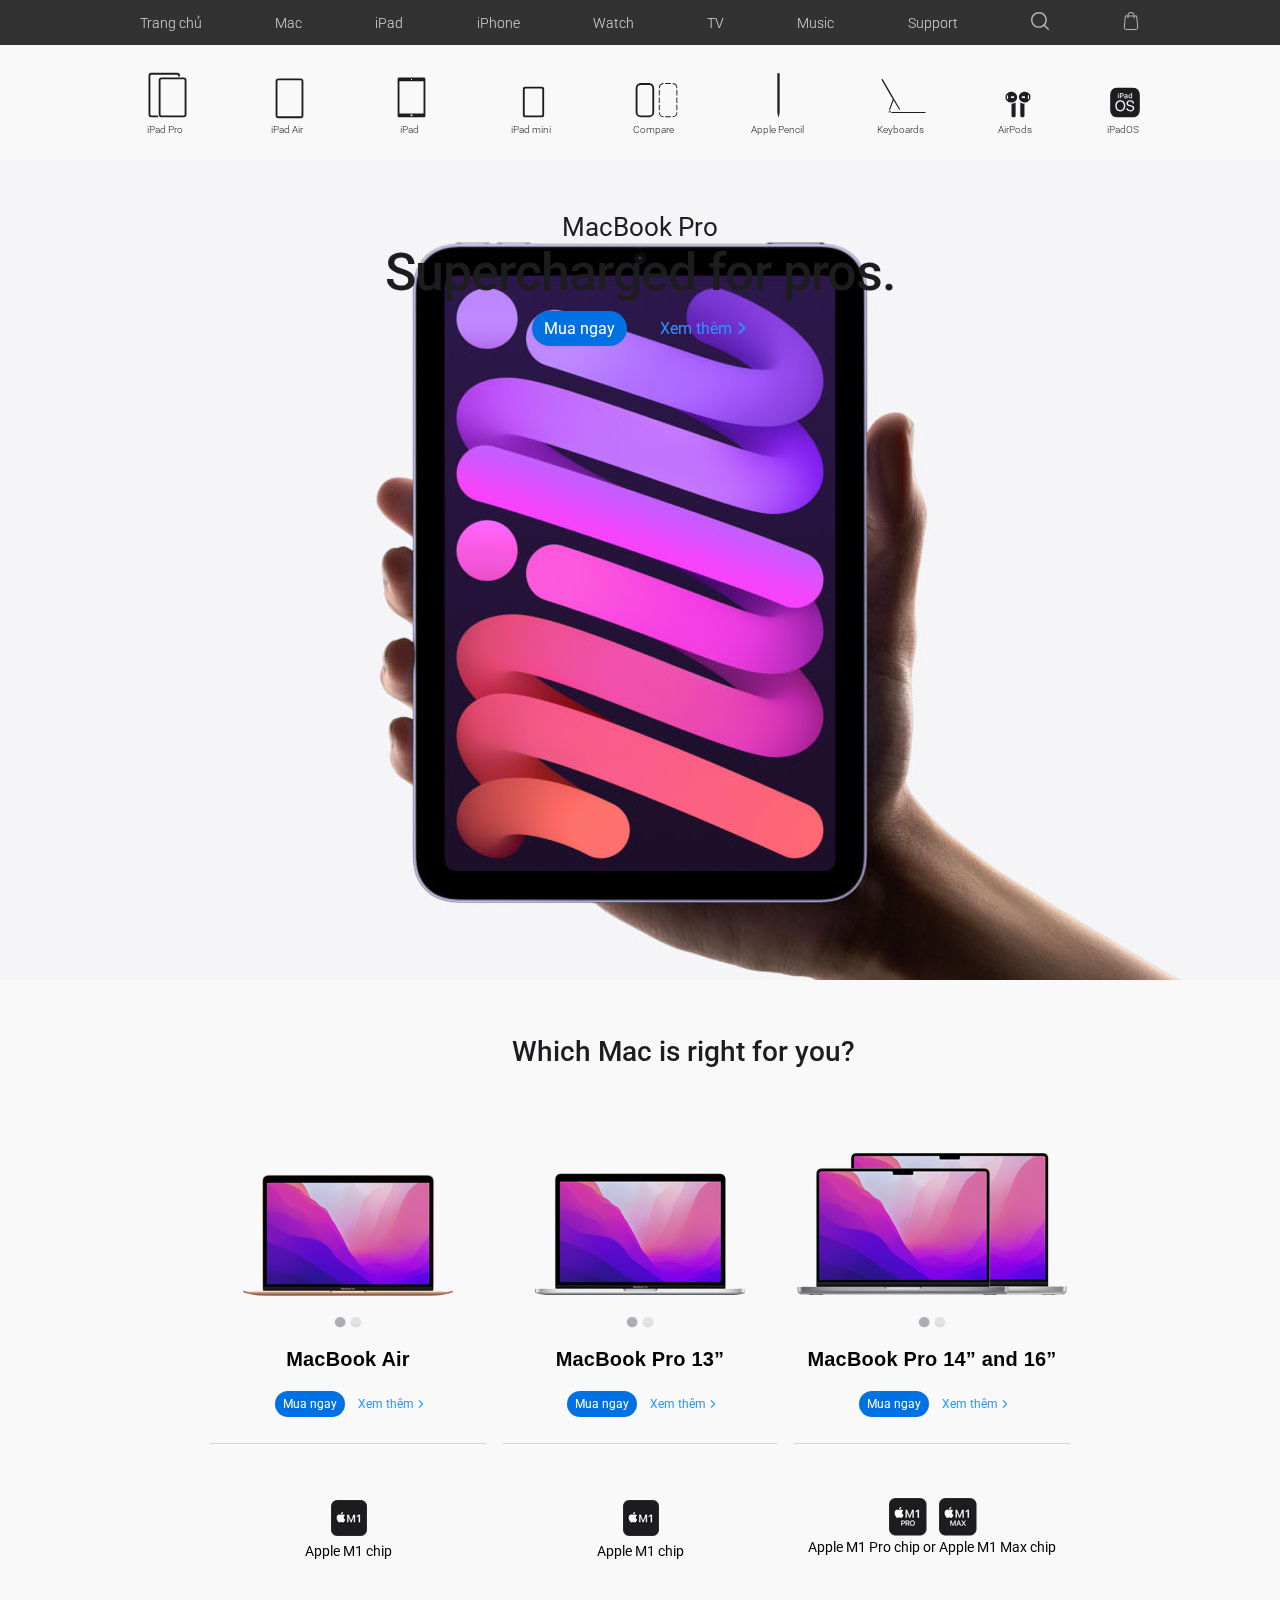
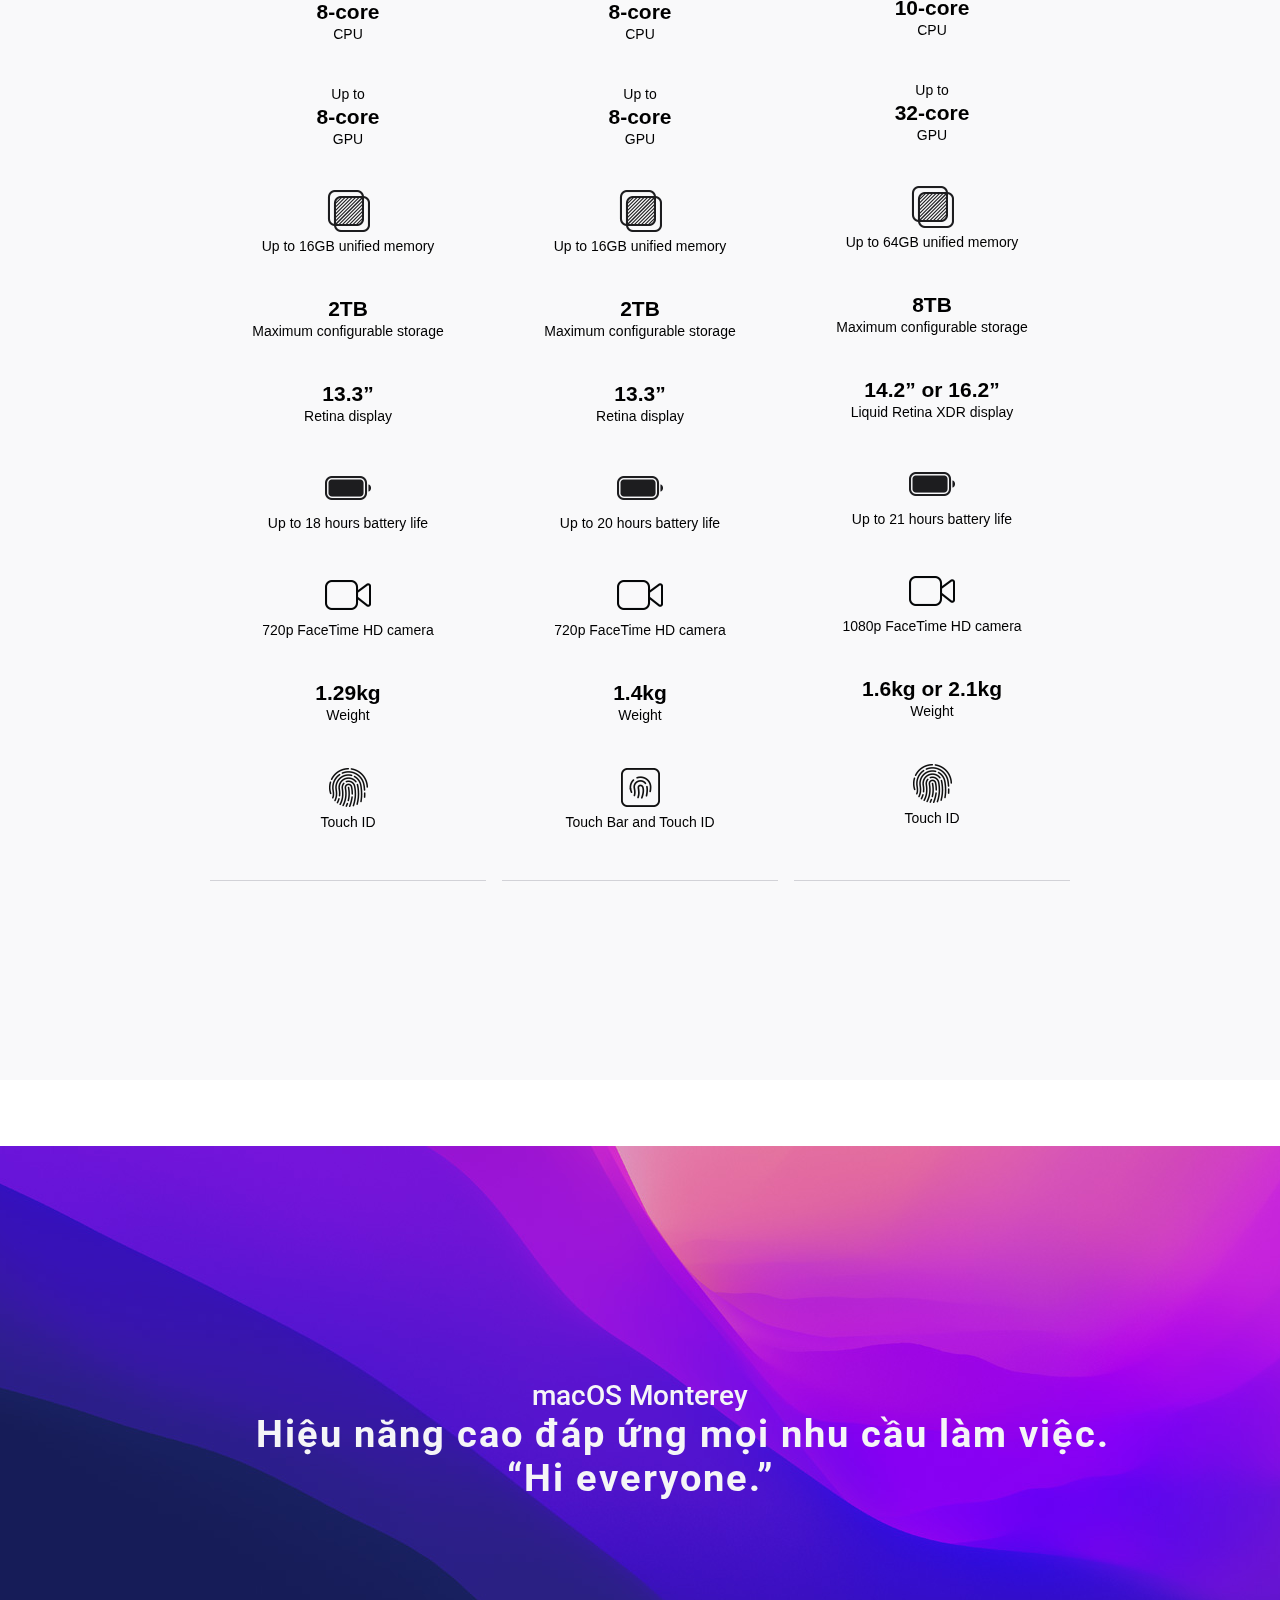
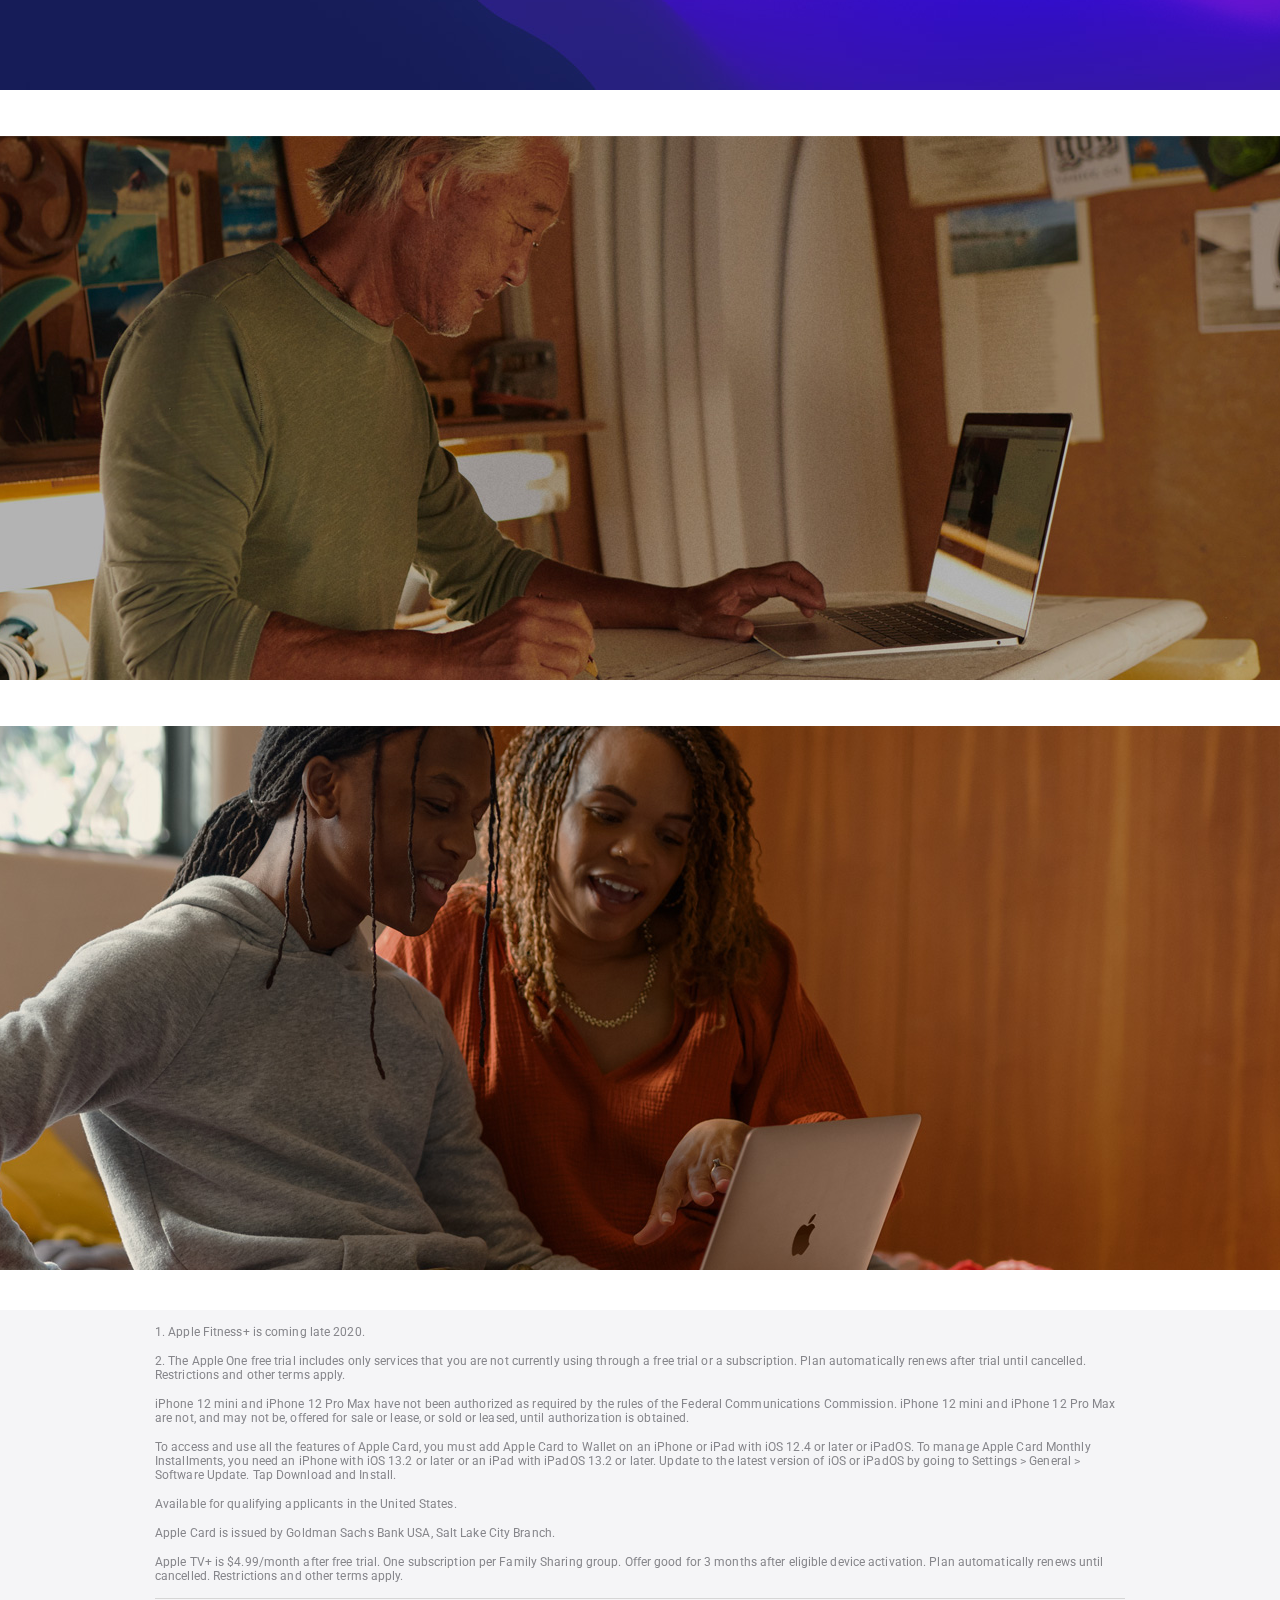
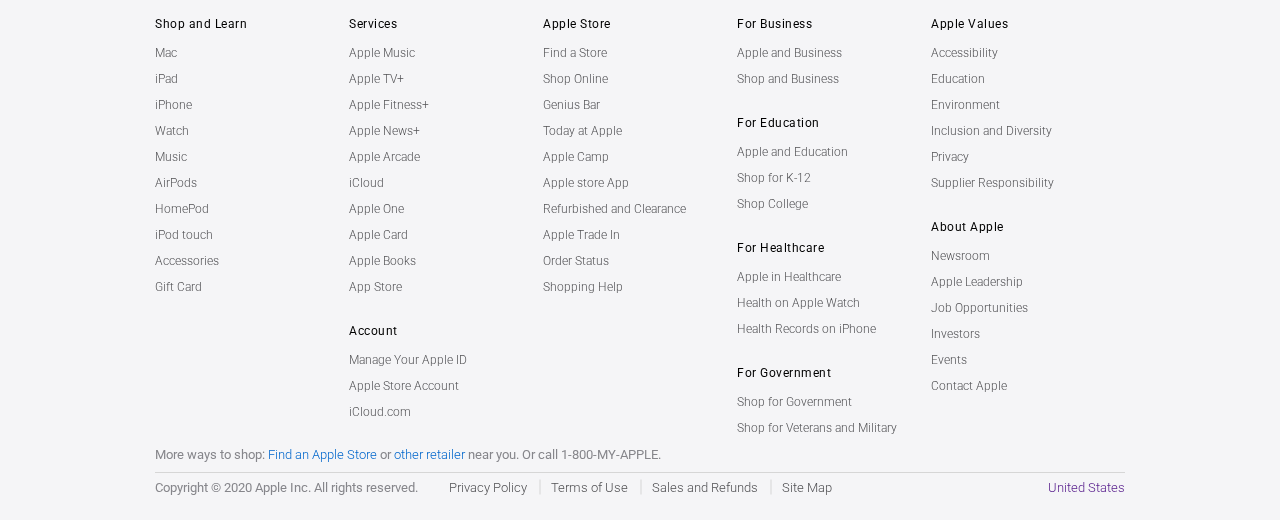
==== apple-clone/iPad/index.html @ a7acd36b "commit add folder iPad" ====
<!DOCTYPE html>
<html lang="en">
<head>
    <meta charset="UTF-8">
    <meta http-equiv="X-UA-Compatible" content="IE=edge">
    <meta name="viewport" content="width=device-width, initial-scale=1.0">
    <link
    href="https://fonts.googleapis.com/css2?family=Roboto:wght@300;400;500;700&display=swap"
    rel="stylesheet"
    />
    <link rel="stylesheet" href="./css/style_mac.css" />
    <link rel="icon" href="./img/icons/fav-icon-apple.png" type="image/x-icon" />
    <title>iPad - Apple (Hoàng Anh)</title>
</head>
<body>
        <!-- Header -->
        <header>
            <ul>
              <!-- <li><img src="./svg/apple.svg" alt="apple" /></li> -->
              <li><a href="../index.html">Trang chủ</a></li>
              <li><a href="mac/index.html">Mac</a></li>
              <li><a href="">iPad</a></li>
              <li><a href="">iPhone</a></li>
              <li><a href="">Watch</a></li>
              <li><a href="">TV</a></li>
              <li><a href="">Music</a></li>
              <li><a href="">Support</a></li>
              <li><a href="#"><img src="../svg/search.svg" alt="search" /></a></li>
              <li><a href="#"><img src="../svg/shopping-bag.svg" alt="shopping bag" /></a></li>
            </ul>
        </header>

          <div class="container">
                <div class="under-header">
                    <ul>
                        <li>
                          <a href="#">
                            <img src="../svg/iPad/ipadpro_light.svg" alt="iPad" />
                              <p class="text-under-logos">
                                iPad Pro
                              </p>
                            </a>
                        </li>
                        <li>
                          <a href="#">
                            <img src="../svg/iPad/ipad_air_light.svg" alt="iPad" />
                              <p class="text-under-logos">
                                iPad Air
                              </p>
                            </a>
                        </li>
                        <li>
                          <a href="#">
                            <img src="../svg/iPad/ipad_light.svg" alt="iPad" />
                              <p class="text-under-logos">
                                iPad
                              </p>
                            </a>
                        </li>
                        <li>
                          <a href="#">
                            <img src="../svg/iPad/ipad_mini_light.svg" alt="iPad" />
                              <p class="text-under-logos">
                                iPad mini
                              </p>
                            </a>
                        </li>
                        <li>
                          <a href="#">
                            <img src="../svg/iPad/mac_compare.svg" alt="iPad" />
                              <p class="text-under-logos">
                                Compare
                              </p>
                            </a>
                        </li>
                        <li>
                          <a href="#">
                            <img src="../svg/iPad/apple_pencil_light.svg" alt="iPad" />
                              <p class="text-under-logos">
                                Apple Pencil
                              </p>
                            </a>
                        </li>
                        <li>
                          <a href="#">
                            <img src="../svg/iPad/keyboard_light.svg" alt="iPad" />
                              <p class="text-under-logos">
                                Keyboards
                              </p>
                            </a>
                        </li>
                        <li>
                          <a href="#">
                            <img  style="width: 30px;" src="../svg/iPad/airpods_light.svg" alt="iPad" />
                              <p class="text-under-logos">
                                AirPods
                              </p>
                            </a>
                        </li>
                        <li>
                          <a href="#">
                            <img  style="width: 30px;" src="../svg/iPad/ipad_os_light.svg" alt="iPad" />
                              <p class="text-under-logos">
                                iPadOS
                              </p>
                            </a>
                        </li>
                      </ul>
                </div>

                <!--========================= SECTIONS =========================-->
                <!-- BEGIN: content -->
                <div class="content">
                  <!-- SECTIONS -->
                  <!-- section1 -->
                  <section class="section1">
                    <div
                      class="background"
                      style="background-image: url(../img/iPad/intro_iPad.jpg)"
                    ></div>

                    <div class="top__title">
                      <h3 style="color: #1d1d1f;">MacBook Pro</h3>
                      <h1 style="color: #1d1d1f;">Supercharged for pros.</h1>
                      <div class="top__title--links">
                        <a class="btn-buy" href="">Mua ngay</a>
                        <a href="">Xem thêm <img src="../svg/right-arrow-blue.svg" alt="learn more"/></a>
                      </div>
                    </div>
                  </section>

                  <!-- section2 -->
                  <section class="section2">
                    <div class="top__title2">
                      <h3 class="black">Which Mac is right for you?</h3>
                    </div>

                    <!-- products detail -->
                    <div class="container-products">
                        <!-- Begin: Note-nook -->
                        <div class="note-book"">
                          <div class="note-book-details">
                            <img src="../svg/mac/mac_air.png" alt="mac os" />
                            <div class="color-icon">
                                <img src="../svg/mac/icon_color_2.png" alt="color" />
                            </div>

                            <h3>MacBook Air</h3>
                            
                            <div class="buy-btn-details">
                                <a class="btn-buy" href="">Mua ngay</a>
                                <a href="">Xem thêm <img src="../svg/right-arrow-blue.svg" alt="learn more"/></a>
                            </div>

                            <!-- detail -->
                            <div class="details-pro">
                              <div class="detail-chip">
                                  <img src="../svg/mac/icons/icon_m1.png" alt="chipset">
                                  <p style="padding-bottom: 20px;">Apple M1 chip</p>

                                  <!-- cpu -->
                                  <div class="core-cpu">
                                    <h4>8-core</h4>
                                    <p>CPU</p>
                                  </div>

                                  <!-- gpu -->
                                  <div class="core-gpu">
                                    <p>Up to</p>
                                    <h4>8-core</h4>
                                    <p>GPU</p>
                                  </div>

                                  <!-- memory -->
                                  <div class="memory">
                                    <img src="../svg/mac/icons/icon_unified_memory.png" alt="memory">
                                    <p>Up to 16GB unified memory</p>

                                    <h4>2TB</h4>
                                    <p>Maximum configurable storage</p>

                                    <!-- display -->
                                    <h4>13.3”</h4>
                                    <p>Retina display</p>
                                  </div>

                                  <!-- battery -->
                                  <div class="battery">
                                    <img src="../svg/mac/icons/icon_battery.png" alt="battery">
                                    <p>Up to 18 hours battery life</p>
                                  </div>

                                  <!-- camera -->
                                  <div class="camera">
                                    <img src="../svg/mac/icons/icon_camera.png" alt="camera">
                                    <p>720p FaceTime HD camera</p>

                                    <!-- Weight -->
                                    <h4>1.29kg</h4>
                                    <p>Weight</p>
                                  </div>

                                  <!-- Touch ID -->
                                  <div class="touch-id">
                                    <img src="../svg/mac/icons/icon_touch_id.png" alt="camera">
                                    <p>Touch ID</p>
                                  </div>


                              </div>

                            </div>
                            
                          </div>

                          <div class="note-book-details">
                            <img src="../svg/mac/detail_mac_pro_13.png" alt="mac os" />
                            <div class="color-icon">
                                <img src="../svg/mac/icon_color_2.png" alt="color" />
                            </div>

                            <h3>MacBook Pro 13”</h3>
                            
                            <div class="buy-btn-details">
                                <a class="btn-buy" href="">Mua ngay</a>
                                <a href="">Xem thêm <img src="../svg/right-arrow-blue.svg" alt="learn more"/></a>
                            </div>
                            
                            <!-- detail -->
                            <div class="details-pro">
                              <div class="detail-chip">
                                  <img src="../svg/mac/icons/icon_m1.png" alt="chipset">
                                  <p style="padding-bottom: 20px;">Apple M1 chip</p>

                                  <!-- cpu -->
                                  <div class="core-cpu">
                                    <h4>8-core</h4>
                                    <p>CPU</p>
                                  </div>

                                  <!-- gpu -->
                                  <div class="core-gpu">
                                    <p>Up to</p>
                                    <h4>8-core</h4>
                                    <p>GPU</p>
                                  </div>

                                  <!-- memory -->
                                  <div class="memory">
                                    <img src="../svg/mac/icons/icon_unified_memory.png" alt="memory">
                                    <p>Up to 16GB unified memory</p>

                                    <h4>2TB</h4>
                                    <p>Maximum configurable storage</p>

                                    <!-- display -->
                                    <h4>13.3”</h4>
                                    <p>Retina display</p>
                                  </div>

                                  <!-- battery -->
                                  <div class="battery">
                                    <img src="../svg/mac/icons/icon_battery.png" alt="battery">
                                    <p>Up to 20 hours battery life</p>
                                  </div>

                                  <!-- camera -->
                                  <div class="camera">
                                    <img src="../svg/mac/icons/icon_camera.png" alt="camera">
                                    <p>720p FaceTime HD camera</p>

                                    <!-- Weight -->
                                    <h4>1.4kg</h4>
                                    <p>Weight</p>
                                  </div>

                                  <!-- Touch ID -->
                                  <div class="touch-id">
                                    <img src="../svg/mac/icons/icon_touch_id_touch_bar.png" alt="camera">
                                    <p>Touch Bar and Touch ID</p>
                                  </div>


                              </div>

                            </div>
                            
                          </div>
                          <div class="note-book-details">
                            <img src="../svg/mac/detail_mac_pro_14_16.png" alt="mac os" />
                            <div class="color-icon">
                                <img src="../svg/mac/icon_color_2.png" alt="color" />
                            </div>

                            <h3>MacBook Pro 14” and 16”</h3>
                            
                            <div class="buy-btn-details">
                                <a class="btn-buy" href="">Mua ngay</a>
                                <a href="">Xem thêm <img src="../svg/right-arrow-blue.svg" alt="learn more"/></a>
                            </div>
                            
                            <!-- detail -->
                            <div class="details-pro">
                              <div class="detail-chip">
                                  <img src="../svg/mac/icons/icon_m1_pro_max.png" alt="chipset">
                                  <p style="padding-bottom: 20px;">Apple M1 Pro chip or Apple M1 Max chip</p>

                                  <!-- cpu -->
                                  <div class="core-cpu">
                                    <h4>10-core</h4>
                                    <p>CPU</p>
                                  </div>

                                  <!-- gpu -->
                                  <div class="core-gpu">
                                    <p>Up to</p>
                                    <h4>32-core</h4>
                                    <p>GPU</p>
                                  </div>

                                  <!-- memory -->
                                  <div class="memory">
                                    <img src="../svg/mac/icons/icon_unified_memory.png" alt="memory">
                                    <p>Up to 64GB unified memory</p>

                                    <h4>8TB</h4>
                                    <p>Maximum configurable storage</p>

                                    <!-- display -->
                                    <h4>14.2” or 16.2”</h4>
                                    <p>Liquid Retina XDR display</p>
                                  </div>

                                  <!-- battery -->
                                  <div class="battery">
                                    <img src="../svg/mac/icons/icon_battery.png" alt="battery">
                                    <p>Up to 21 hours battery life</p>
                                  </div>

                                  <!-- camera -->
                                  <div class="camera">
                                    <img src="../svg/mac/icons/icon_camera.png" alt="camera">
                                    <p>1080p FaceTime HD camera</p>

                                    <!-- Weight -->
                                    <h4>1.6kg or 2.1kg</h4>
                                    <p>Weight</p>
                                  </div>

                                  <!-- Touch ID -->
                                  <div class="touch-id">
                                    <img src="../svg/mac/icons/icon_touch_id.png" alt="camera">
                                    <p>Touch ID</p>
                                  </div>


                              </div>

                            </div>
                            
                          </div>

                          


                        </div>
                        <!-- End: Note-nook -->















                        <!-- desktop detail -->
                        <div class="desktop">

                        </div>

                      


                    </div>
                  </section>

                  <!-- section3 -->
                  <section class="section3">
                    <div class="background3" style="background-image: url(../img/mac/tile_monterey.jpg)"></div>
                    <!-- text inside -->
                    <div class="top__title3">
                      <h3>macOS Monterey</h3>
                      <h1>Hiệu năng cao đáp ứng mọi nhu cầu làm việc.</h1>
                      <h1>“Hi everyone.”</h1>
                    </div>
                  </section>
                  
                  <!-- BEGIN: section3-img  -->
                  <section class="section3">
                    <div class="background3" style="background-image: url(../img/mac/apple_at_work.jpg)"></div>
                  </section>

                  <section class="section3">
                    <div class="background3" style="background-image: url(../img/mac/education.jpg)"></div>
                  </section>
                  <!-- END: section3-img  -->
                  
                  <!-- FOOTER -->
                  <footer class="footer" style="margin-top: 60px;">
                    <div class="footer__wrapper">
                      <ul>
                        <li>1. Apple Fitness+ is coming late 2020.</li>
                        <li>
                          2. The Apple One free trial includes only services that you are not
                          currently using through a free trial or a subscription. Plan
                          automatically renews after trial until cancelled. Restrictions and
                          other terms apply.
                        </li>
                        <li>
                          iPhone 12 mini and iPhone 12 Pro Max have not been authorized as
                          required by the rules of the Federal Communications Commission.
                          iPhone 12 mini and iPhone 12 Pro Max are not, and may not be,
                          offered for sale or lease, or sold or leased, until authorization is
                          obtained.
                        </li>
                        <li>
                          To access and use all the features of Apple Card, you must add Apple
                          Card to Wallet on an iPhone or iPad with iOS 12.4 or later or
                          iPadOS. To manage Apple Card Monthly Installments, you need an
                          iPhone with iOS 13.2 or later or an iPad with iPadOS 13.2 or later.
                          Update to the latest version of iOS or iPadOS by going to Settings >
                          General > Software Update. Tap Download and Install.
                        </li>
                        <li>Available for qualifying applicants in the United States.</li>
                        <li>
                          Apple Card is issued by Goldman Sachs Bank USA, Salt Lake City
                          Branch.
                        </li>
                        <li>
                          Apple TV+ is $4.99/month after free trial. One subscription per
                          Family Sharing group. Offer good for 3 months after eligible device
                          activation. Plan automatically renews until cancelled. Restrictions
                          and other terms apply.
                        </li>
                      </ul>

                      <div class="footer__links">
                        <div class="footer__links--column">
                          <div class="footer__links--column-title">Shop and Learn</div>
                          <a href="">Mac</a>
                          <a href="">iPad</a>
                          <a href="">iPhone</a>
                          <a href="">Watch</a>
                          <a href="">Music</a>
                          <a href="">AirPods</a>
                          <a href="">HomePod</a>
                          <a href="">iPod touch</a>
                          <a href="">Accessories</a>
                          <a href="">Gift Card</a>
                        </div>

                        <div class="footer__links--column">
                          <div class="footer__links--column-title">Services</div>
                          <a href="">Apple Music</a>
                          <a href="">Apple TV+</a>
                          <a href="">Apple Fitness+</a>
                          <a href="">Apple News+</a>
                          <a href="">Apple Arcade</a>
                          <a href="">iCloud</a>
                          <a href="">Apple One</a>
                          <a href="">Apple Card</a>
                          <a href="">Apple Books</a>
                          <a href="">App Store</a>
                          <div class="footer__links--column-title">Account</div>
                          <a href="">Manage Your Apple ID</a>
                          <a href="">Apple Store Account</a>
                          <a href="">iCloud.com</a>
                        </div>

                        <div class="footer__links--column">
                          <div class="footer__links--column-title">Apple Store</div>
                          <a href="">Find a Store</a>
                          <a href="">Shop Online</a>
                          <a href="">Genius Bar</a>
                          <a href="">Today at Apple</a>
                          <a href="">Apple Camp</a>
                          <a href="">Apple store App</a>
                          <a href="">Refurbished and Clearance</a>
                          <a href="">Apple Trade In</a>
                          <a href="">Order Status</a>
                          <a href="">Shopping Help</a>
                        </div>

                        <div class="footer__links--column">
                          <div class="footer__links--column-title">For Business</div>
                          <a href="">Apple and Business</a>
                          <a href="">Shop and Business</a>
                          <div class="footer__links--column-title">For Education</div>
                          <a href="">Apple and Education</a>
                          <a href="">Shop for K-12</a>
                          <a href="">Shop College</a>
                          <div class="footer__links--column-title">For Healthcare</div>
                          <a href="">Apple in Healthcare</a>
                          <a href="">Health on Apple Watch</a>
                          <a href="">Health Records on iPhone</a>
                          <div class="footer__links--column-title">For Government</div>
                          <a href="">Shop for Government</a>
                          <a href="">Shop for Veterans and Military</a>
                        </div>

                        <div class="footer__links--column">
                          <div class="footer__links--column-title">Apple Values</div>
                          <a href="">Accessibility</a>
                          <a href="">Education</a>
                          <a href="">Environment</a>
                          <a href="">Inclusion and Diversity</a>
                          <a href="">Privacy</a>
                          <a href="">Supplier Responsibility</a>
                          <div class="footer__links--column-title">About Apple</div>
                          <a href="">Newsroom</a>
                          <a href="">Apple Leadership</a>
                          <a href="">Job Opportunities</a>
                          <a href="">Investors</a>
                          <a href="">Events</a>
                          <a href="">Contact Apple</a>
                        </div>
                      </div>

                      <div class="footer__more">
                        More ways to shop: <a href="">Find an Apple Store</a> or
                        <a href="">other retailer</a> near you. Or call 1-800-MY-APPLE.
                      </div>

                      <div class="footer__copyright">
                        <p>Copyright © 2020 Apple Inc. All rights reserved.</p>
                        <a href="">United States</a>

                        <div class="links">
                          <a href="">Privacy Policy</a>
                          <a href="">Terms of Use</a>
                          <a href="">Sales and Refunds</a>
                          <a href="">Site Map</a>
                        </div>
                      </div>
                    </div>
                  </footer>
                </div>
                <!-- END: content -->

          </div>
</body>
</html>
---- apple-clone/iPad/css/style_mac.css ----
:root {
  --greyDark: #333333;
  --greyDark2: #1D1D1F;
  --greyLight: #d6d6d6;
  --greyLight2: #a1a1a6;
  --white: #f5f5f7;
  --text: #1d1d1f;
  --blue: #0071e3;
  --a: #2997ff;
}

* {
  margin: 0;
  padding: 0;
  -webkit-box-sizing: border-box;
          box-sizing: border-box;
}

body {
  font-family: "Roboto", sans-serif;
  font-size: 14px;
}

a {
  text-decoration: none;
  font-weight: 300;
}

a:hover {
  text-decoration: underline;
}

.black {
  color: var(--text) !important;
}

.white {
  color: var(--white) !important;
}

.dark-blue {
  color: #06c !important;
}


header {
  width: 100%;
  height: 45px;
  background: rgba(0, 0, 0, 0.8);
  position: fixed;
  top: 0;
  left: 0;
  z-index: 9999;
  -webkit-backdrop-filter: saturate(180%) blur(20px);
          backdrop-filter: saturate(180%) blur(20px);
}

header ul {
  height: 100%;
  width: 100%;
  max-width: 1000px;
  margin: auto;
  display: -webkit-box;
  display: -ms-flexbox;
  display: flex;
  -webkit-box-align: center;
      -ms-flex-align: center;
          align-items: center;
  -webkit-box-pack: justify;
      -ms-flex-pack: justify;
          justify-content: space-between;
  list-style: none;
}

header ul li a{
  cursor: pointer;
  text-decoration: none;
  color: var(--greyLight);
}

header ul li a:hover {
  color: #fff;
  text-decoration: none;
}

header ul li img {
  width: 18px;
  height: 18px;
  opacity: .8;
}

header ul li img:hover {
  opacity: 1;
}


.container
{
  
}
/* under headeer */
.under-header
{
  width: 100%;
  height: 160px;
  background: #F9F9FA;
  position: relative;
  padding-top: 45px;
}

.under-header ul {
  height: 100%;
  width: 100%;
  max-width: 1000px;
  margin: auto;
  display: -webkit-box;
  display: -ms-flexbox;
  display: flex;
  -webkit-box-align: center;
      -ms-flex-align: center;
          align-items: center;
  -webkit-box-pack: justify;
      -ms-flex-pack: justify;
          justify-content: space-between;
  list-style: none;
  color: #000;
}



.container .under-header img {
    margin-left: 5px;
    width: 45px;
    height: 50px;
}

.text-under-logos
{
  font-size: 10px;
  text-align: center;
}

.container .under-header a {
  text-decoration: none;
  color: var(--text);
}

.container .under-header a:hover {
  color: var(--a);
  opacity: .8;
}




.information {
  height: 45px;
  width: 100%;
  background: var(--blue);
  text-align: center;
  line-height: 45px;
  margin-top: 45px;
}

.information img {
  width: 10px;
}

.information a {
  color: #fff;
}

.information-2 {
  background: #fff;
  color: var(--text);
  margin: 0;
}

.information-2 a {
  color: var(--blue);
}

.top__title {
  margin-top: 52px;
  color: var(--greyDark2);
  text-align: center;
  z-index: 3;
}





.top__title h1 {
  font-size: 52px;
  font-weight: 500;
  letter-spacing: -1px;
}

.top__title h3 {
  margin-top: 3px;
  font-size: 26px;
  font-weight: 400;
}

.top__title h4 {
  font-size: 15px;
  font-weight: 500;
  letter-spacing: 3px;
  margin-bottom: 15px;
  color: #d01f2a;
}

.top__title--links {
  margin-top: 16px;
}

.top__title--links a {
  font-size: 16px;
  font-weight: 400;
  color: var(--a);
}

.top__title--links a:hover {
  opacity: .8;
  text-decoration: none;
}

.top__title--links .btn-buy{
  color: #fff;
  background-color: var(--blue);
  padding: 8px 12px;
  border-radius: 980px;
}

.top__title--links a:nth-child(2) {
  margin-left: 30px;
}

.top__title--links a img {
  width: 12px;
}


.top__title2 {
  position: absolute;
  top: 0;
  left: 40%;
  right: 40%;
  margin-top: 52px;
  color: var(--greyDark2);
  text-align: center;
  z-index: 3;

  clear: both;
  display: inline-block;
  /* overflow: hidden; */
  white-space: nowrap;
}

.top__title2 h1 {
  font-size: 52px;
  font-weight: 500;
  letter-spacing: -1px;
}

.top__title2 h3 {
  margin-top: 3px;
  font-size: 28px;
  font-weight: 500;
}

.top__title2 h4 {
  font-size: 15px;
  font-weight: 500;
  letter-spacing: 3px;
  margin-bottom: 15px;
  color: #d01f2a;
}

.top__title2--links {
  margin-top: 12px;
}

.top__title2--links a {
  font-size: 21px;
  font-weight: 400;
  color: var(--a);
}

.top__title2--links a:nth-child(2) {
  margin-left: 30px;
}

.top__title2--links a img {
  width: 12px;
}

.top__title3 {
  position: absolute;
  top: 40%;
  left: 20%;
  right: 20%;
  margin-top: 52px;
  color: var(--white);
  text-align: center;
  z-index: 3;

  clear: both;
  display: inline-block;
  /* overflow: hidden; */
  white-space: nowrap;
}

.top__title3 h1 {
  font-size: 52px;
  font-weight: 500;
  letter-spacing: -1px;
}

.top__title3 h3 {
  margin-top: 3px;
  font-size: 28px;
  font-weight: 500;
}


.bottom__title {
  position: absolute;
  left: 50%;
  -webkit-transform: translateX(-50%);
          transform: translateX(-50%);
  bottom: 50px;
  text-align: center;
  z-index: 3;
}

/* .bottom__title h2 {
  font-size: 21px;
  font-weight: 400;
  line-height: 30px;
  color: var(--greyLight2);
}

.bottom__title h2:nth-child(1) {
  color: var(--white);
  font-weight: 600;
}

.bottom__title h2:nth-child(4) {
  margin-top: 20px;
} */

.background {
  position: absolute;
  bottom: 0;
  left: 0;
  width: 100%;
  height: 120%;
  background-size: auto;
  background-repeat: no-repeat;
  background-position: center;
  z-index: -1;
}



.section1 {
  height: 820px;
  width: 100%;
  position: relative;
  overflow: hidden;
}

.section1 .background {
  top: -13%;
}

.section2 {
  height: 1700px;
  position: relative;
  width: 100%;
  overflow: hidden;
  /* margin-top: 10px; */
  background-color: #F9F9FA;
}

.section2 .background {
  top: -13%;
}


/* products detail */
.container-products
{
  width: 100%;
  height: 1700px;
  padding-top: 150px;
  /* border: 1px solid #000; */
}

.note-book
{
  display: flex;
  justify-content: center;
}

.note-book .note-book-details h3
{
  font-family: "SF Pro Display","SF Pro Icons","Helvetica Neue","Helvetica","Arial",sans-serif;
  text-align: center;
  font-size: 20px;
  line-height: 1.16667;
  font-weight: 600;
  letter-spacing: .2px;
  padding-bottom: 24px;
}

.note-book-details
{
  margin-left: 8px;
  margin-right: 8px;
  padding-bottom: 28px;
  border-bottom: 1px solid #d2d2d7;
}





.note-book > .note-book-details > img
{
  width: 276px;
  height: 167px;
  background-size: 276px 167px;
}

.note-book-details .color-icon img
{
  margin: 16px auto 20px;
  width: 28px;
  height: 12px;
  display: block;
}

.buy-btn-details
{
  padding-left: 65px;
  padding-bottom: 32px;
  border-bottom: 1px solid #d2d2d7;
}

.buy-btn-details > a {
  font-size: 12px;
  font-weight: 400;
  padding-left: 10px;
  color: var(--a);
}

.buy-btn-details > a:hover {
  text-decoration: none;
  opacity: .8;
}

.buy-btn-details .btn-buy{
  color: #fff;
  background-color: var(--blue);
  padding: 6px 8px;
  border-radius: 980px;
}

.buy-btn-details > a > img{
  width: 8px;
}


/* detail products */
.details-pro
{
  text-align: center;
  padding-top: 52px;
}


.details-pro .core-cpu, .details-pro .core-gpu, .details-pro .memory, .details-pro .battery, .details-pro .camera, .details-pro .touch-id
{
  padding: 20px 0;
}

.details-pro .core-cpu h4, .details-pro .core-gpu h4, .details-pro .memory h4, .details-pro .camera h4
{
  font-size: 21px;
  line-height: 1.19048;
  font-weight: 600;
  font-family: "SF Pro Display","SF Pro Icons","Helvetica Neue","Helvetica","Arial",sans-serif;
}

.details-pro .core-cpu p, .details-pro .core-gpu p, .details-pro .memory p, .details-pro .battery p, .details-pro .camera p, .details-pro .touch-id p
{
  font-size: 14px;
  line-height: 1.42859;
  font-weight: 400;
  font-family: "SF Pro Display","SF Pro Icons","Helvetica Neue","Helvetica","Arial",sans-serif;
}

.details-pro .memory h4, .details-pro .camera h4
{
  padding-top: 40px;
}



.section22 {
  height: 600px;
  position: relative;
  width: 100%;
  overflow: hidden;
  margin-top: 10px;
  padding-top: 350px;
}

.bottom__title2 {
  position: absolute;
  top: 600px;
  left: 0;
  right: 0;
  bottom: 50px;
  text-align: center;
  z-index: 3;
  background-color: var(--white);
  width: 100%;
  height: 100%;
}

.section22 .background {
  top: 0;
  left: 0;
  right: 0;
  width: 100%;
  height: 600px;
}

.section22 h1 {
  font-size: 38px;
  font-weight: 700;
  letter-spacing: 2px;
}

.section22 h1 img {
  width: 50px;
  /* margin-right: 5px;
  margin-top: 5px; */
}

.section3 {
  position: relative;
  width: 100%;
  height: 610px;
  overflow: hidden;
  margin-bottom: -20px; /*section duoi bu them 20px*/
}

.background3 {
  position: absolute;
  top: 0;
  right: 0;
  left: 0;
  width: 100%;
  height: 120%;
  background-size: auto;
  background-repeat: no-repeat;
  background-position: center;
  z-index: -1;
}

.section3 h1 {
  font-size: 38px;
  font-weight: 700;
  letter-spacing: 2px;
}

.section3 h1 img {
  width: 38px;
}

/* .section3 .background {
  width: 280px;
  height: 450px;
  left: 50%;
  -webkit-transform: translateX(-50%);
          transform: translateX(-50%);
  z-index: 1;
} */

.section4 {
  margin-top: 10px;
  width: 100%;
  display: -webkit-box;
  display: -ms-flexbox;
  display: flex;
  -webkit-box-orient: vertical;
  -webkit-box-direction: normal;
      -ms-flex-direction: column;
          flex-direction: column;
  overflow: hidden;
}

.section4 .row {
  width: 100%;
  display: -webkit-box;
  display: -ms-flexbox;
  display: flex;
  -webkit-box-align: center;
      -ms-flex-align: center;
          align-items: center;
  -webkit-box-pack: justify;
      -ms-flex-pack: justify;
          justify-content: space-between;
  margin-bottom: 10px;
}

.section4__item {
  height: 590px;
  -webkit-box-flex: 0.497;
      -ms-flex: 0.497;
          flex: 0.497;
  position: relative;
  overflow: hidden;
  display: -webkit-box;
  display: -ms-flexbox;
  display: flex;
  width: 100%;
  -webkit-box-pack: center;
      -ms-flex-pack: center;
          justify-content: center;
  background: #fbfbfb;
}

.section4__item h1 {
  font-size: 40px;
}

.section4__item h1 img {
  width: 30px;
}

.section4__item h3 {
  max-width: 298px;
  font-size: 21px;
  font-weight: 400;
}

.section4__item h4 {
  font-size: 12px;
  letter-spacing: normal;
  margin-bottom: 0;
}

.section4__item a {
  font-size: 17px;
}

.section4__item a img {
  width: 10px;
}

.section4__item .background {
  height: 100%;
  left: 50%;
  -webkit-transform: translateX(-50%);
          transform: translateX(-50%);
  z-index: 2;
}

.section4__item .homePod {
  position: absolute;
  left: 50%;
  -webkit-transform: translateX(-50%);
          transform: translateX(-50%);
  bottom: 50px;
}

.section4__item .one {
  width: 550px;
  height: 350px;
}

.section4__item .subTitle {
  position: absolute;
  bottom: 30px;
  left: 50%;
  -webkit-transform: translateX(-50%);
          transform: translateX(-50%);
}

.section4__item .subTitle a {
  height: 20px;
  width: 110px;
  margin: auto;
  margin-top: 10px;
  color: #000;
  display: -webkit-box;
  display: -ms-flexbox;
  display: flex;
  -webkit-box-align: center;
      -ms-flex-align: center;
          align-items: center;
}

.section4__item .subTitle a img {
  width: 18px;
  margin-left: 5px;
}

.footer {
  width: 100%;
  height: 810px;
  background: var(--white);
  display: -webkit-box;
  display: -ms-flexbox;
  display: flex;
  -webkit-box-pack: center;
      -ms-flex-pack: center;
          justify-content: center;
}

.footer__wrapper {
  width: 970px;
}

.footer ul {
  font-size: 12px;
  list-style: none;
  color: #86868b;
  border-bottom: 1px solid var(--greyLight);
}

.footer ul li {
  margin: 15px 0;
  letter-spacing: 0.1px;
}

.footer__links {
  width: 100%;
  display: -webkit-box;
  display: -ms-flexbox;
  display: flex;
}

.footer__links--column {
  width: 200px;
  display: -webkit-box;
  display: -ms-flexbox;
  display: flex;
  -webkit-box-orient: vertical;
  -webkit-box-direction: normal;
      -ms-flex-direction: column;
          flex-direction: column;
}

.footer__links--column-title {
  font-weight: 400;
  font-size: 12px;
  margin-top: 18px;
  margin-bottom: 15px;
  letter-spacing: 0.5px;
}

.footer__links--column a {
  font-size: 12px;
  color: #515154;
  margin-bottom: 12px;
}

.footer__more {
  font-size: 13px;
  color: #86868b;
  padding-bottom: 10px;
  border-bottom: 1px solid var(--greyLight);
}

.footer__more a {
  color: #06c;
}

.footer__copyright {
  width: 100%;
  height: 20px;
  display: -webkit-box;
  display: -ms-flexbox;
  display: flex;
  -webkit-box-align: center;
      -ms-flex-align: center;
          align-items: center;
  -webkit-box-pack: justify;
      -ms-flex-pack: justify;
          justify-content: space-between;
  font-size: 13px;
  color: #86868b;
  margin-top: 4px;
  position: relative;
}

.footer__copyright .links {
  position: absolute;
  top: 50%;
  left: 50%;
  -webkit-transform: translate(-50%, -50%);
          transform: translate(-50%, -50%);
}

.footer__copyright .links a {
  padding: 0 10px;
  color: #515154;
  border-left: 1px solid var(--greyLight);
}

.footer__copyright .links a:nth-child(1) {
  border: none;
}
/*# sourceMappingURL=style.css.map */
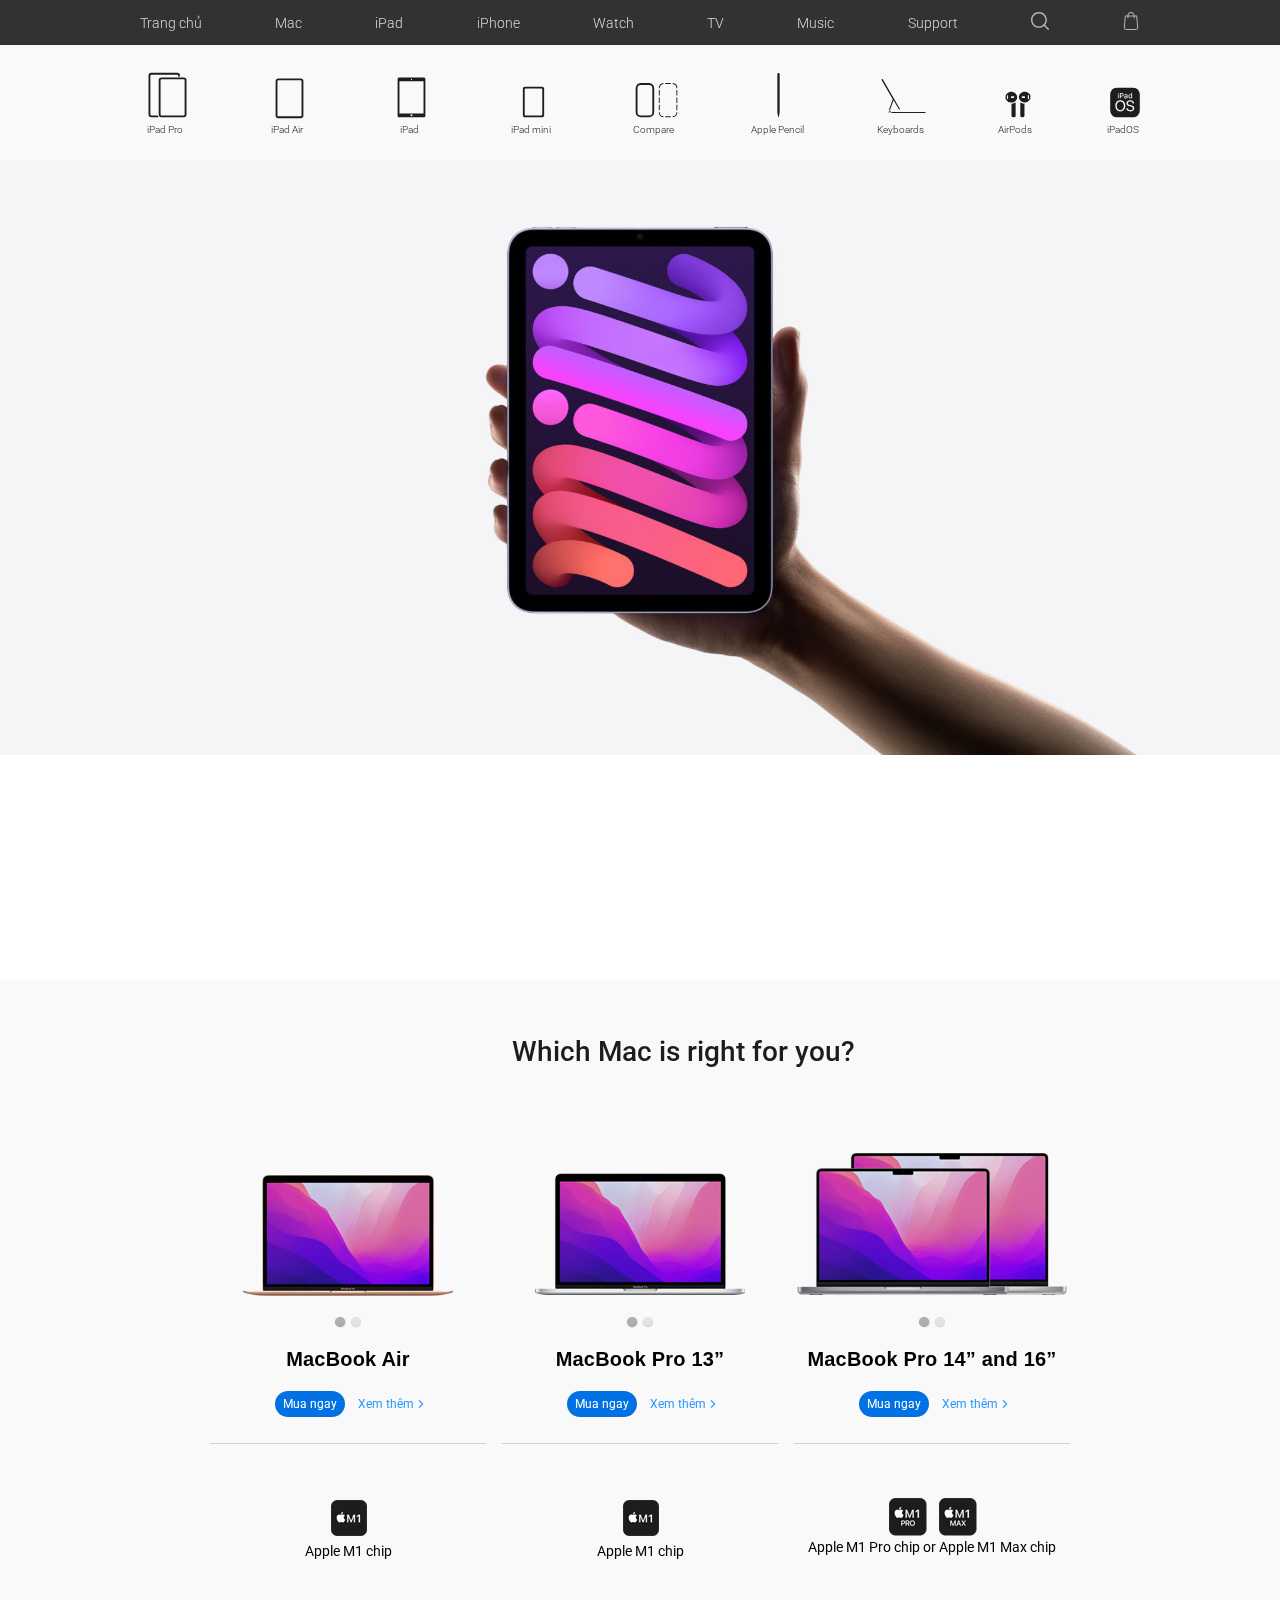
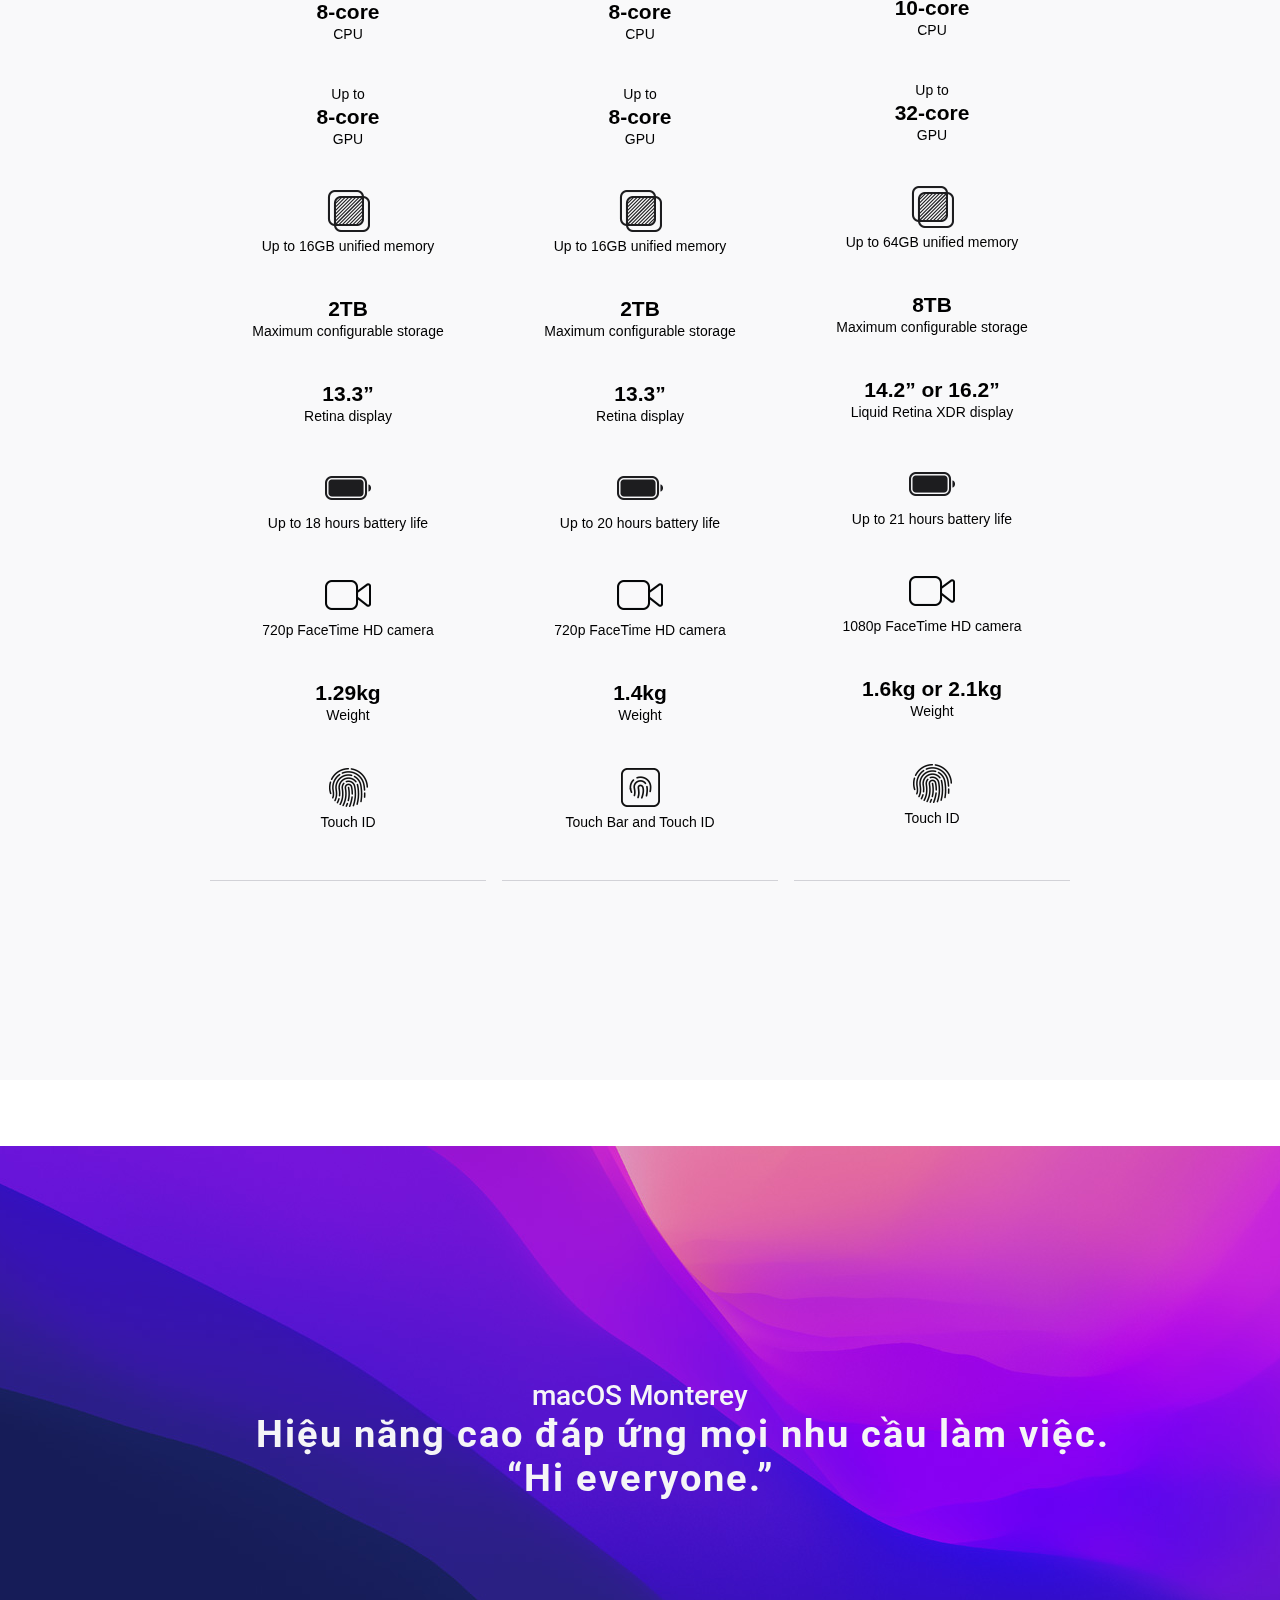
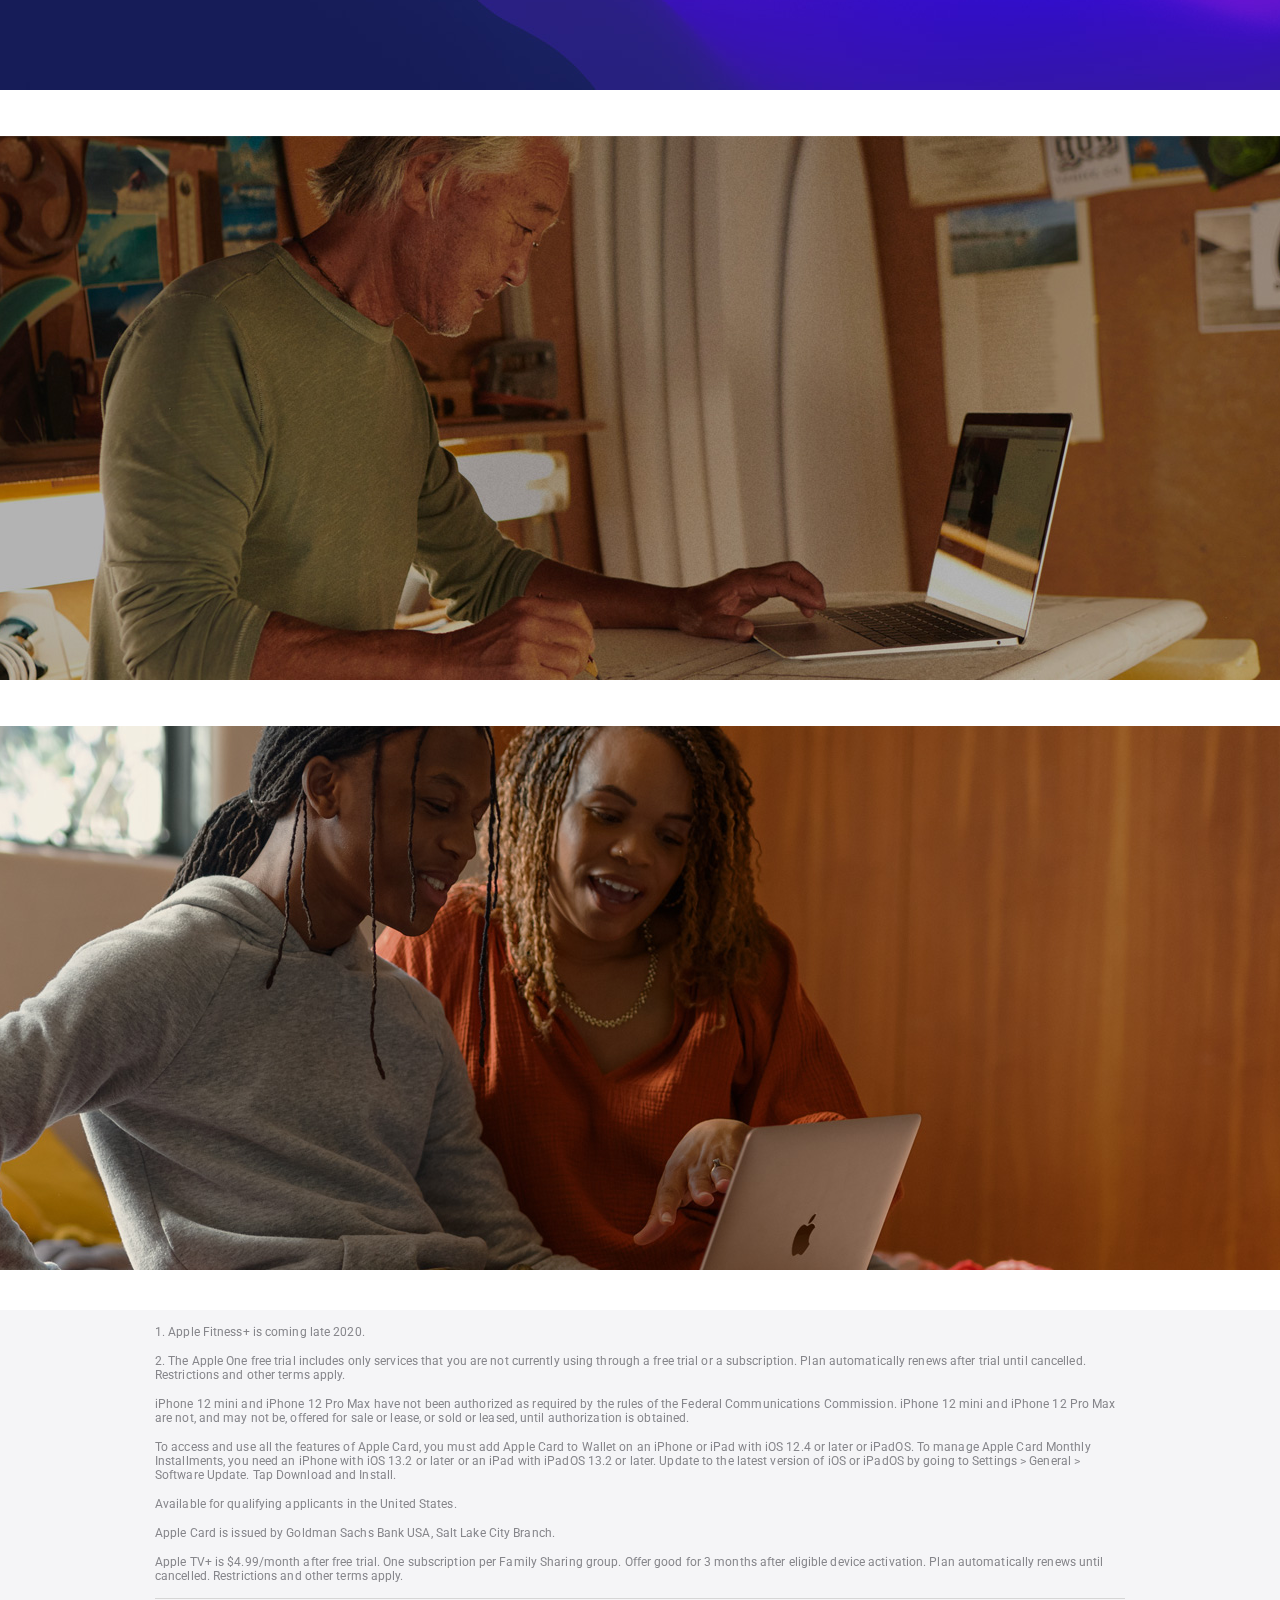
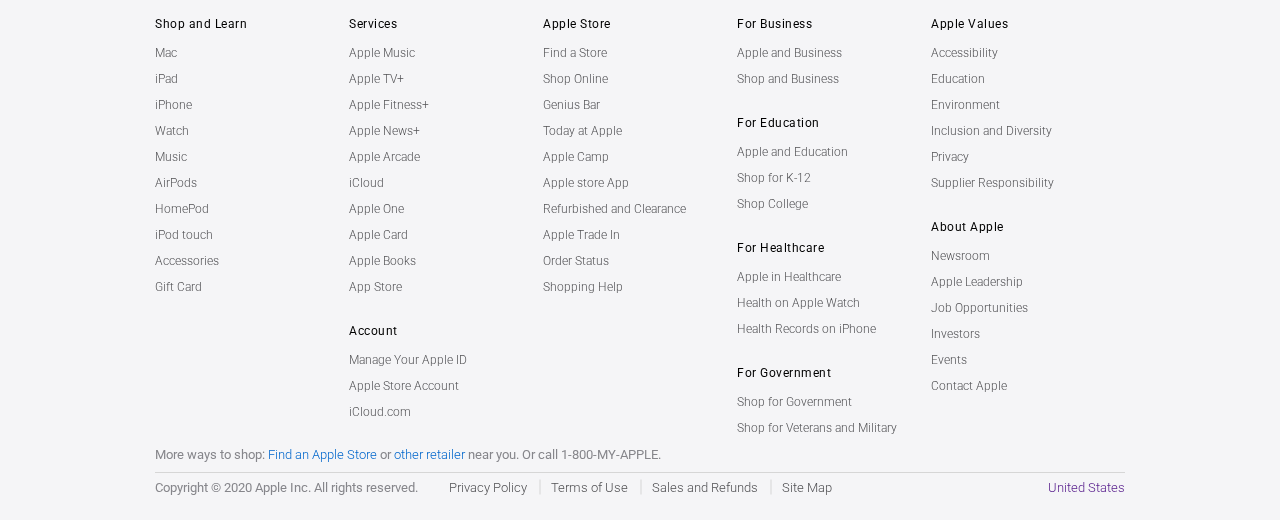
==== commit 1c80b788: "fix image intro iPad done" ====
--- a/apple-clone/iPad/index.html
+++ b/apple-clone/iPad/index.html
@@ -116,17 +116,17 @@
                   <section class="section1">
                     <div
                       class="background"
-                      style="background-image: url(../img/iPad/intro_iPad.jpg)"
+                      style="background: url('../img/iPad/intro_iPad.jpg') top center / contain no-repeat"
                     ></div>
 
-                    <div class="top__title">
+                    <!-- <div class="top__title">
                       <h3 style="color: #1d1d1f;">MacBook Pro</h3>
                       <h1 style="color: #1d1d1f;">Supercharged for pros.</h1>
                       <div class="top__title--links">
                         <a class="btn-buy" href="">Mua ngay</a>
                         <a href="">Xem thêm <img src="../svg/right-arrow-blue.svg" alt="learn more"/></a>
                       </div>
-                    </div>
+                    </div> -->
                   </section>
 
                   <!-- section2 -->
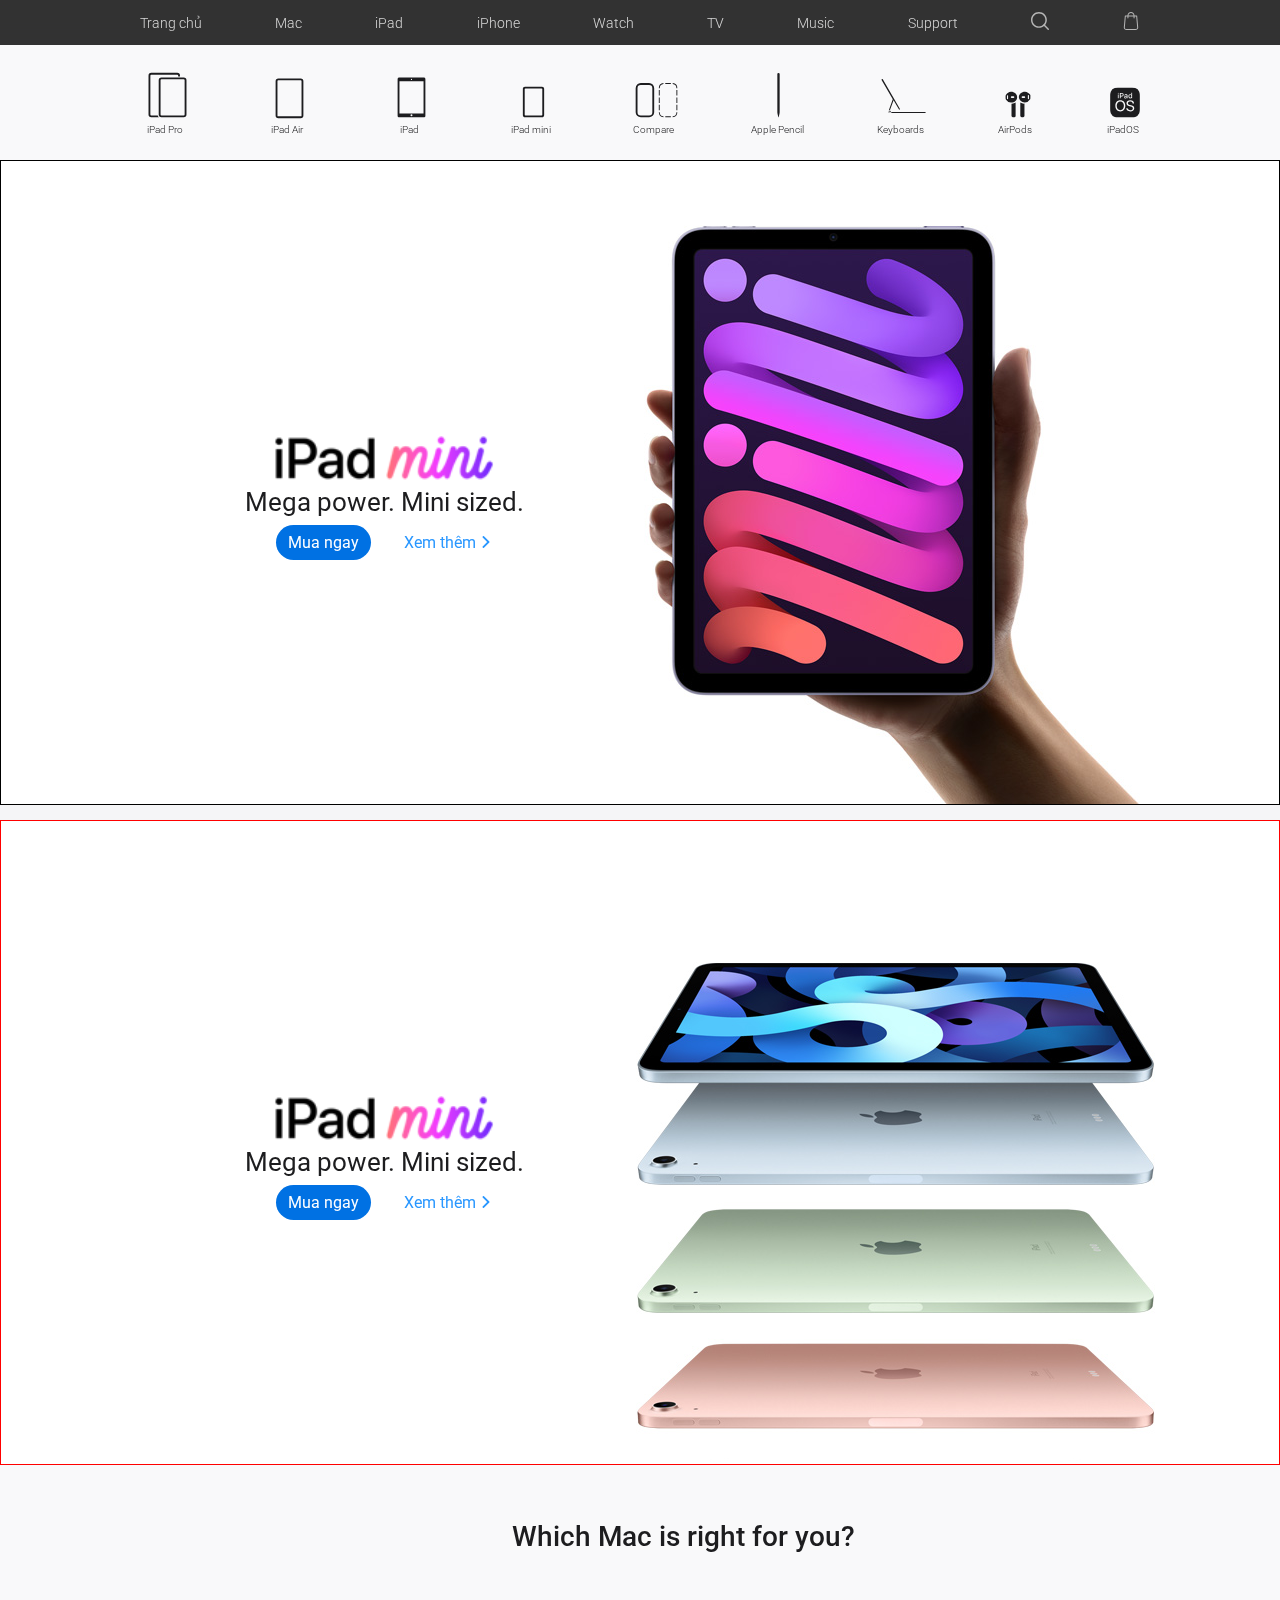
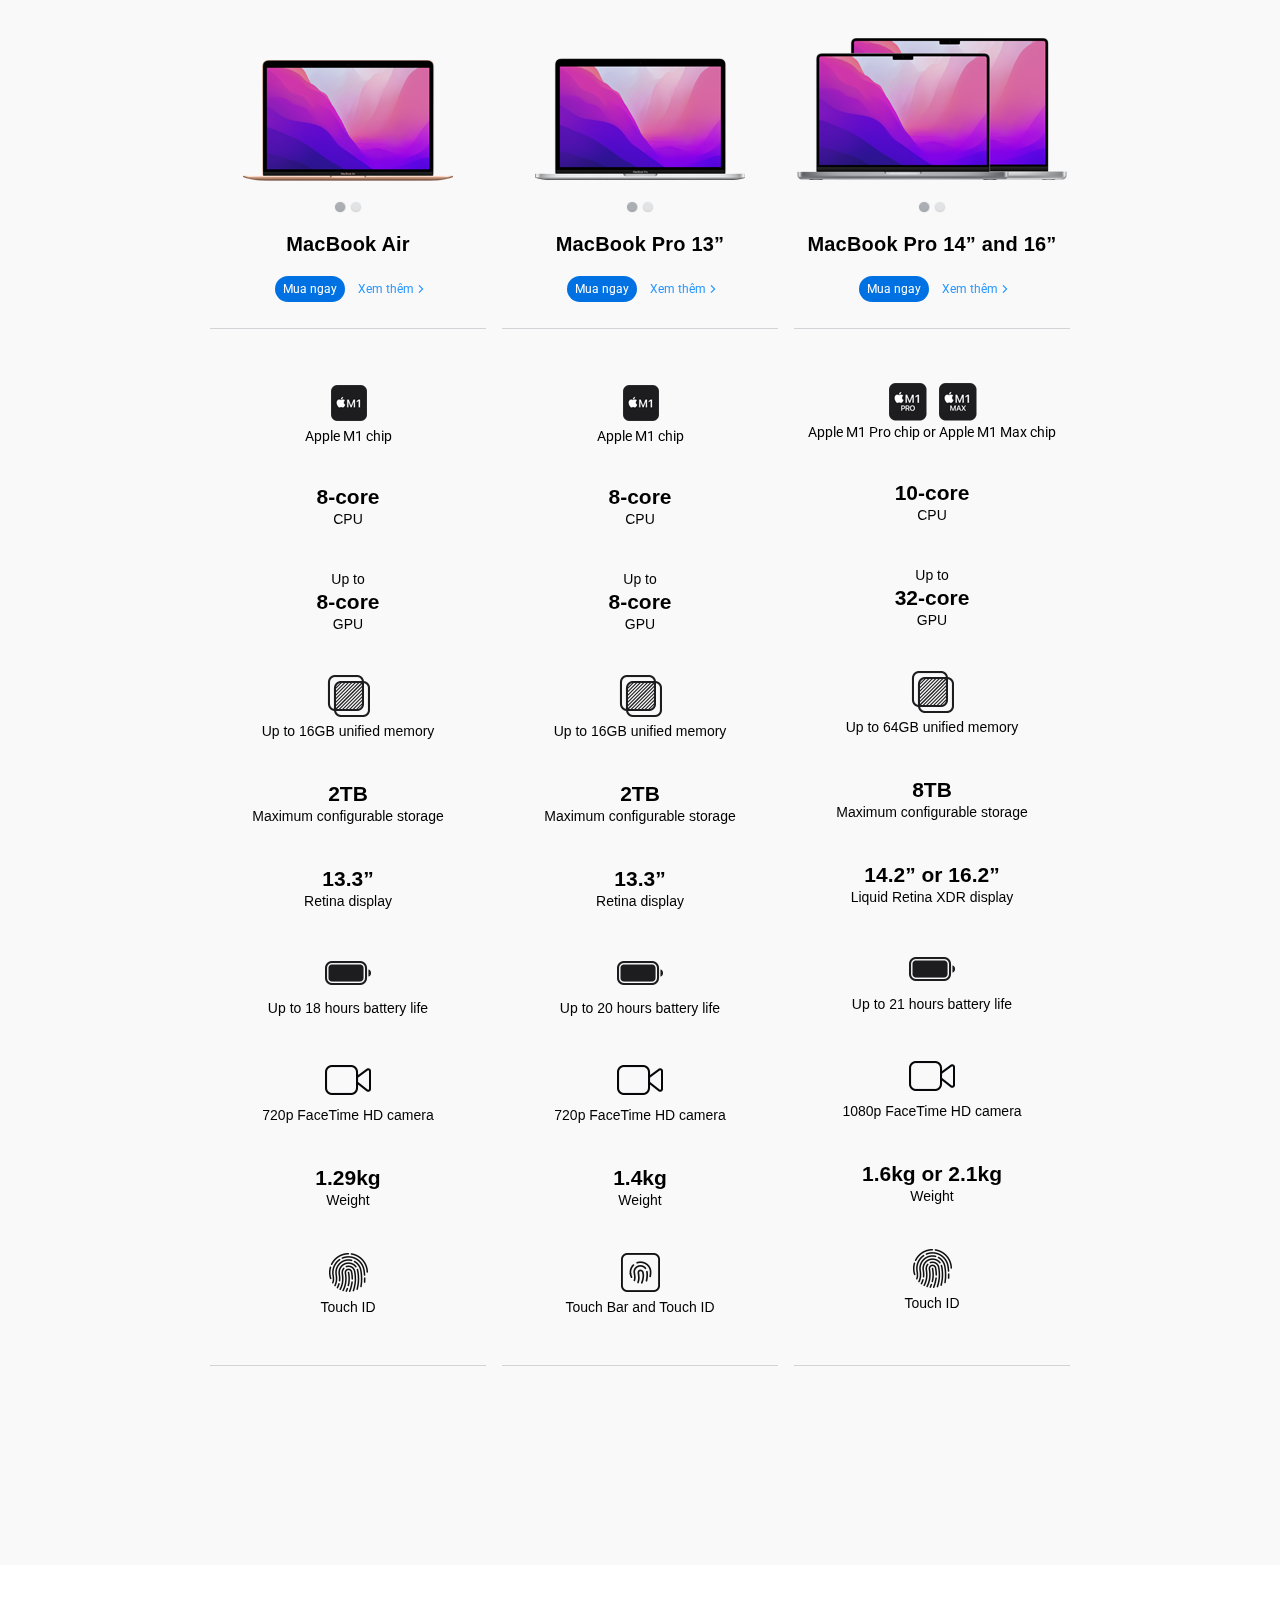
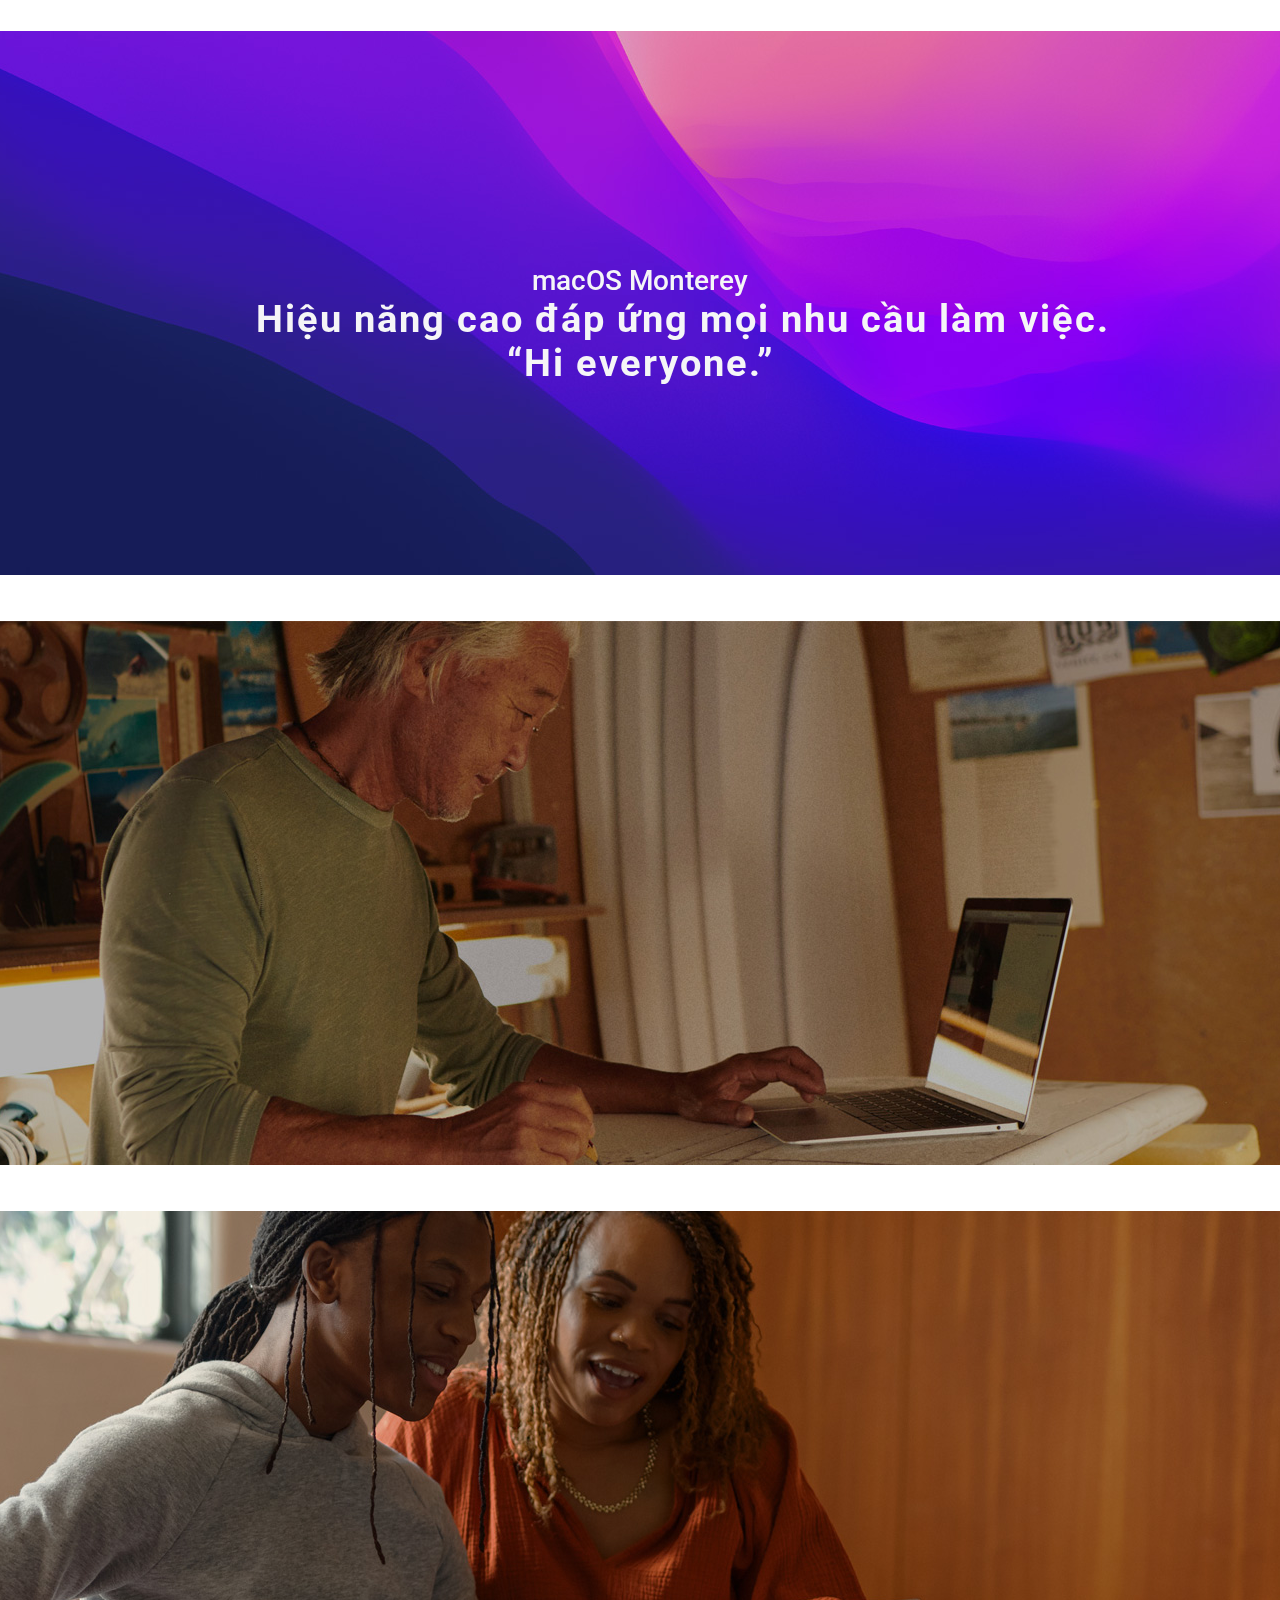
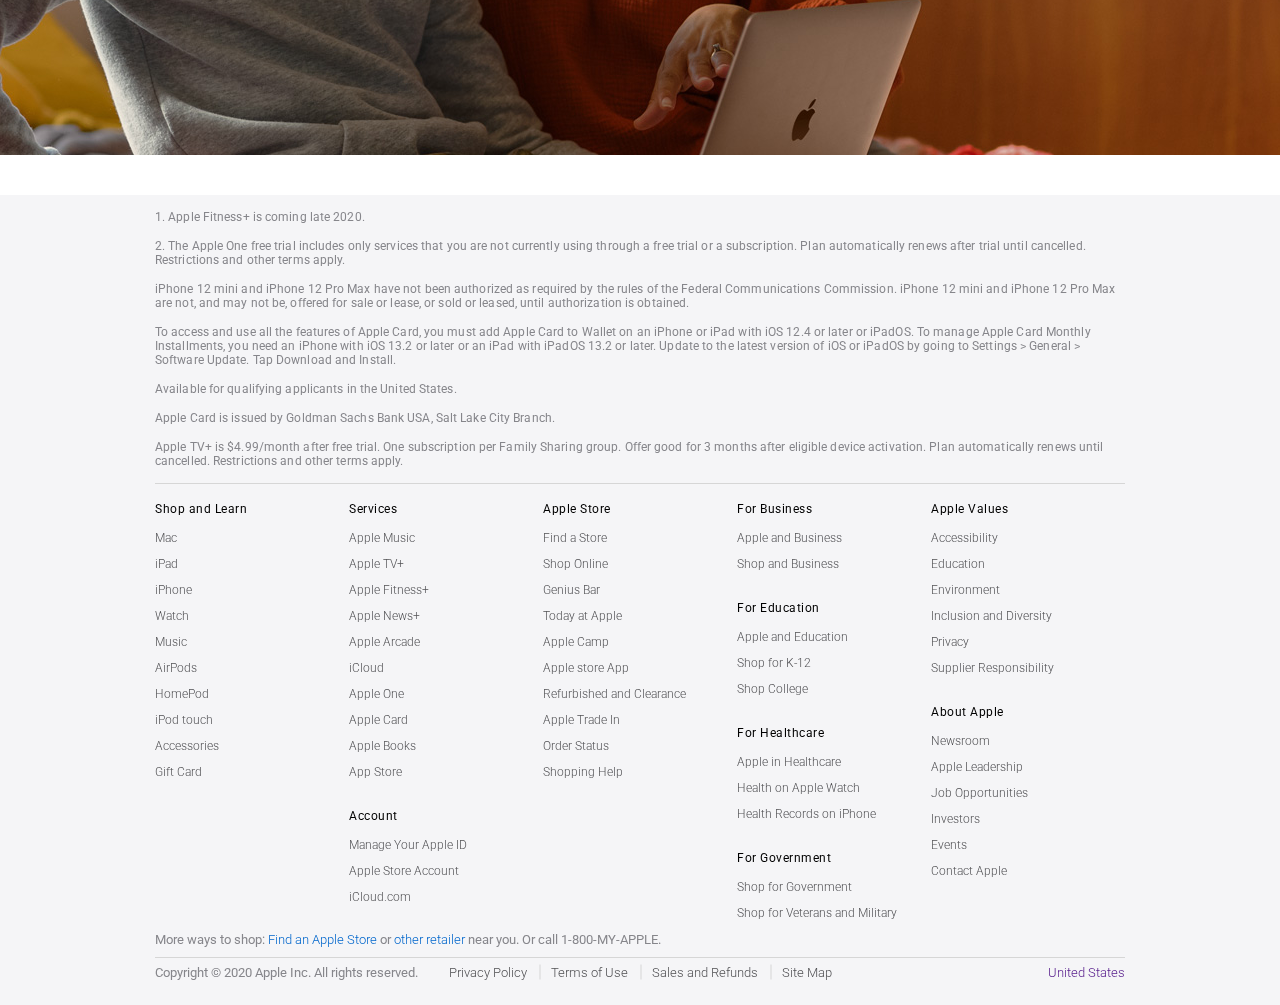
==== commit 40482f09: "fixing iPad" ====
--- a/apple-clone/iPad/index.html
+++ b/apple-clone/iPad/index.html
@@ -8,7 +8,7 @@
     href="https://fonts.googleapis.com/css2?family=Roboto:wght@300;400;500;700&display=swap"
     rel="stylesheet"
     />
-    <link rel="stylesheet" href="./css/style_mac.css" />
+    <link rel="stylesheet" href="./css/style_iPad.css" />
     <link rel="icon" href="./img/icons/fav-icon-apple.png" type="image/x-icon" />
     <title>iPad - Apple (Hoàng Anh)</title>
 </head>
@@ -113,21 +113,48 @@
                 <div class="content">
                   <!-- SECTIONS -->
                   <!-- section1 -->
-                  <section class="section1">
+                  <section class="section1" style="border: 1px solid;">
                     <div
                       class="background"
-                      style="background: url('../img/iPad/intro_iPad.jpg') top center / contain no-repeat"
+                      style="background: url('../img/iPad/intro_ipad_mini.jpg') top center / auto no-repeat;"
                     ></div>
 
-                    <!-- <div class="top__title">
-                      <h3 style="color: #1d1d1f;">MacBook Pro</h3>
-                      <h1 style="color: #1d1d1f;">Supercharged for pros.</h1>
-                      <div class="top__title--links">
+                    <div class="left_title">
+                      <img src="../img/logos/iPadMini.png" alt="">
+                      <h3>Mega power. Mini sized.</h3>
+                      <div class="left_title--links">
                         <a class="btn-buy" href="">Mua ngay</a>
                         <a href="">Xem thêm <img src="../svg/right-arrow-blue.svg" alt="learn more"/></a>
                       </div>
-                    </div> -->
-                  </section>
+                    </div>
+                  </section>
+                  <div class="space-15"></div>
+                  <!-- section2 -->
+                  <section class="section1"  style="border: 1px solid red;">
+                    <div
+                      class="background"
+                      style="background: url('../img/iPad/intro_ipad_air.jpg') center / auto no-repeat;"
+                    ></div>
+
+                    <div class="left_title">
+                      <img src="../img/logos/iPadMini.png" alt="">
+                      <h3>Mega power. Mini sized.</h3>
+                      <div class="left_title--links">
+                        <a class="btn-buy" href="">Mua ngay</a>
+                        <a href="">Xem thêm <img src="../svg/right-arrow-blue.svg" alt="learn more"/></a>
+                      </div>
+                    </div>
+                  </section>
+
+                  <!-- BEGIN: section3-img  -->
+                  <!-- <section class="section3">
+                    <div class="background3" style="background-image: url(../img/mac/apple_at_work.jpg)"></div>
+                  </section>
+
+                  <section class="section3">
+                    <div class="background3" style="background-image: url(../img/mac/education.jpg)"></div>
+                  </section> -->
+                  <!-- END: section3-img  -->
 
                   <!-- section2 -->
                   <section class="section2">
--- a/apple-clone/iPad/css/style_iPad.css
+++ b/apple-clone/iPad/css/style_iPad.css
@@ -0,0 +1,890 @@
+:root {
+  --greyDark: #333333;
+  --greyDark2: #1D1D1F;
+  --greyLight: #d6d6d6;
+  --greyLight2: #a1a1a6;
+  --white: #f5f5f7;
+  --text: #1d1d1f;
+  --blue: #0071e3;
+  --a: #2997ff;
+}
+
+* {
+  margin: 0;
+  padding: 0;
+  -webkit-box-sizing: border-box;
+          box-sizing: border-box;
+}
+
+body {
+  font-family: "Roboto", sans-serif;
+  font-size: 14px;
+}
+
+a {
+  text-decoration: none;
+  font-weight: 300;
+}
+
+a:hover {
+  text-decoration: underline;
+}
+
+.black {
+  color: var(--text) !important;
+}
+
+.white {
+  color: var(--white) !important;
+}
+
+.dark-blue {
+  color: #06c !important;
+}
+
+
+header {
+  width: 100%;
+  height: 45px;
+  background: rgba(0, 0, 0, 0.8);
+  position: fixed;
+  top: 0;
+  left: 0;
+  z-index: 9999;
+  -webkit-backdrop-filter: saturate(180%) blur(20px);
+          backdrop-filter: saturate(180%) blur(20px);
+}
+
+header ul {
+  height: 100%;
+  width: 100%;
+  max-width: 1000px;
+  margin: auto;
+  display: -webkit-box;
+  display: -ms-flexbox;
+  display: flex;
+  -webkit-box-align: center;
+      -ms-flex-align: center;
+          align-items: center;
+  -webkit-box-pack: justify;
+      -ms-flex-pack: justify;
+          justify-content: space-between;
+  list-style: none;
+}
+
+header ul li a{
+  cursor: pointer;
+  text-decoration: none;
+  color: var(--greyLight);
+}
+
+header ul li a:hover {
+  color: #fff;
+  text-decoration: none;
+}
+
+header ul li img {
+  width: 18px;
+  height: 18px;
+  opacity: .8;
+}
+
+header ul li img:hover {
+  opacity: 1;
+}
+
+
+.container
+{
+  
+}
+/* under headeer */
+.under-header
+{
+  width: 100%;
+  height: 160px;
+  background: #F9F9FA;
+  position: relative;
+  padding-top: 45px;
+}
+
+.under-header ul {
+  height: 100%;
+  width: 100%;
+  max-width: 1000px;
+  margin: auto;
+  display: -webkit-box;
+  display: -ms-flexbox;
+  display: flex;
+  -webkit-box-align: center;
+      -ms-flex-align: center;
+          align-items: center;
+  -webkit-box-pack: justify;
+      -ms-flex-pack: justify;
+          justify-content: space-between;
+  list-style: none;
+  color: #000;
+}
+
+
+
+.container .under-header img {
+    margin-left: 5px;
+    width: 45px;
+    height: 50px;
+}
+
+.text-under-logos
+{
+  font-size: 10px;
+  text-align: center;
+}
+
+.container .under-header a {
+  text-decoration: none;
+  color: var(--text);
+}
+
+.container .under-header a:hover {
+  color: var(--a);
+  opacity: .8;
+}
+
+
+
+
+.information {
+  height: 45px;
+  width: 100%;
+  background: var(--blue);
+  text-align: center;
+  line-height: 45px;
+  margin-top: 45px;
+}
+
+.information img {
+  width: 10px;
+}
+
+.information a {
+  color: #fff;
+}
+
+.information-2 {
+  background: #fff;
+  color: var(--text);
+  margin: 0;
+}
+
+.information-2 a {
+  color: var(--blue);
+}
+
+.top__title {
+  margin-top: 52px;
+  color: var(--greyDark2);
+  text-align: center;
+  z-index: 3;
+}
+
+
+.top__title h1 {
+  font-size: 52px;
+  font-weight: 500;
+  letter-spacing: -1px;
+}
+
+.top__title h3 {
+  margin-top: 3px;
+  font-size: 26px;
+  font-weight: 400;
+}
+
+.top__title h4 {
+  font-size: 15px;
+  font-weight: 500;
+  letter-spacing: 3px;
+  margin-bottom: 15px;
+  color: #d01f2a;
+}
+
+.top__title--links {
+  margin-top: 16px;
+}
+
+.top__title--links a {
+  font-size: 16px;
+  font-weight: 400;
+  color: var(--a);
+}
+
+.top__title--links a:hover {
+  opacity: .8;
+  text-decoration: none;
+}
+
+.top__title--links .btn-buy{
+  color: #fff;
+  background-color: var(--blue);
+  padding: 8px 12px;
+  border-radius: 980px;
+}
+
+.top__title--links a:nth-child(2) {
+  margin-left: 30px;
+}
+
+.top__title--links a img {
+  width: 12px;
+}
+
+
+.top__title2 {
+  position: absolute;
+  top: 0;
+  left: 40%;
+  right: 40%;
+  margin-top: 52px;
+  color: var(--greyDark2);
+  text-align: center;
+  z-index: 3;
+
+  clear: both;
+  display: inline-block;
+  /* overflow: hidden; */
+  white-space: nowrap;
+}
+
+.top__title2 h1 {
+  font-size: 52px;
+  font-weight: 500;
+  letter-spacing: -1px;
+}
+
+.top__title2 h3 {
+  margin-top: 3px;
+  font-size: 28px;
+  font-weight: 500;
+}
+
+.top__title2 h4 {
+  font-size: 15px;
+  font-weight: 500;
+  letter-spacing: 3px;
+  margin-bottom: 15px;
+  color: #d01f2a;
+}
+
+.top__title2--links {
+  margin-top: 12px;
+}
+
+.top__title2--links a {
+  font-size: 21px;
+  font-weight: 400;
+  color: var(--a);
+}
+
+.top__title2--links a:nth-child(2) {
+  margin-left: 30px;
+}
+
+.top__title2--links a img {
+  width: 12px;
+}
+
+.top__title3 {
+  position: absolute;
+  top: 40%;
+  left: 20%;
+  right: 20%;
+  margin-top: 52px;
+  color: var(--white);
+  text-align: center;
+  z-index: 3;
+
+  clear: both;
+  display: inline-block;
+  /* overflow: hidden; */
+  white-space: nowrap;
+}
+
+.top__title3 h1 {
+  font-size: 52px;
+  font-weight: 500;
+  letter-spacing: -1px;
+}
+
+.top__title3 h3 {
+  margin-top: 3px;
+  font-size: 28px;
+  font-weight: 500;
+}
+
+/*BEGIN: left title*/
+
+.left_title {
+  margin-top: 275px;
+  margin-right: 40%;
+  text-align: center;
+  z-index: 3;
+}
+
+.left_title > img
+{
+  width: 220px;
+}
+
+.left_title h3 {
+  margin-top: 3px;
+  font-size: 26px;
+  font-weight: 400;
+  color: var(--greyDark2);
+}
+
+
+.left_title--links {
+  margin-top: 16px;
+}
+
+.left_title--links a {
+  font-size: 16px;
+  font-weight: 400;
+  color: var(--a);
+}
+
+.left_title--links a:hover {
+  opacity: .8;
+  text-decoration: none;
+}
+
+.left_title--links .btn-buy{
+  color: #fff;
+  background-color: var(--blue);
+  padding: 8px 12px;
+  border-radius: 980px;
+}
+
+.left_title--links a:nth-child(2) {
+  margin-left: 30px;
+}
+
+.left_title--links a img {
+  width: 12px;
+}
+/*END: left title*/
+
+
+
+
+
+
+
+
+
+
+
+
+
+.bottom__title {
+  position: absolute;
+  left: 50%;
+  -webkit-transform: translateX(-50%);
+          transform: translateX(-50%);
+  bottom: 50px;
+  text-align: center;
+  z-index: 3;
+}
+
+/* .bottom__title h2 {
+  font-size: 21px;
+  font-weight: 400;
+  line-height: 30px;
+  color: var(--greyLight2);
+}
+
+.bottom__title h2:nth-child(1) {
+  color: var(--white);
+  font-weight: 600;
+}
+
+.bottom__title h2:nth-child(4) {
+  margin-top: 20px;
+} */
+
+.background {
+  position: absolute;
+  bottom: 0;
+  left: 0;
+  width: 140%;
+  height: 120%;
+  /* background-size: contain;
+  background-repeat: no-repeat;
+  background-position: center; */
+  z-index: -1;
+}
+
+.space-15
+{
+  width: 100%;
+  height: 15px;
+  background-color: var(--white);
+}
+
+.section1 {
+  height: 645px;
+  width: 100%;
+  position: relative;
+  overflow: hidden;
+}
+
+.section1 .background {
+  top: 10%;
+}
+
+.section2 {
+  height: 1700px;
+  position: relative;
+  width: 100%;
+  overflow: hidden;
+  /* margin-top: 10px; */
+  background-color: #F9F9FA;
+}
+
+.section2 .background {
+  top: -13%;
+}
+
+
+/* products detail */
+.container-products
+{
+  width: 100%;
+  height: 1700px;
+  padding-top: 150px;
+  /* border: 1px solid #000; */
+}
+
+.note-book
+{
+  display: flex;
+  justify-content: center;
+}
+
+.note-book .note-book-details h3
+{
+  font-family: "SF Pro Display","SF Pro Icons","Helvetica Neue","Helvetica","Arial",sans-serif;
+  text-align: center;
+  font-size: 20px;
+  line-height: 1.16667;
+  font-weight: 600;
+  letter-spacing: .2px;
+  padding-bottom: 24px;
+}
+
+.note-book-details
+{
+  margin-left: 8px;
+  margin-right: 8px;
+  padding-bottom: 28px;
+  border-bottom: 1px solid #d2d2d7;
+}
+
+
+
+
+
+.note-book > .note-book-details > img
+{
+  width: 276px;
+  height: 167px;
+  background-size: 276px 167px;
+}
+
+.note-book-details .color-icon img
+{
+  margin: 16px auto 20px;
+  width: 28px;
+  height: 12px;
+  display: block;
+}
+
+.buy-btn-details
+{
+  padding-left: 65px;
+  padding-bottom: 32px;
+  border-bottom: 1px solid #d2d2d7;
+}
+
+.buy-btn-details > a {
+  font-size: 12px;
+  font-weight: 400;
+  padding-left: 10px;
+  color: var(--a);
+}
+
+.buy-btn-details > a:hover {
+  text-decoration: none;
+  opacity: .8;
+}
+
+.buy-btn-details .btn-buy{
+  color: #fff;
+  background-color: var(--blue);
+  padding: 6px 8px;
+  border-radius: 980px;
+}
+
+.buy-btn-details > a > img{
+  width: 8px;
+}
+
+
+/* detail products */
+.details-pro
+{
+  text-align: center;
+  padding-top: 52px;
+}
+
+
+.details-pro .core-cpu, .details-pro .core-gpu, .details-pro .memory, .details-pro .battery, .details-pro .camera, .details-pro .touch-id
+{
+  padding: 20px 0;
+}
+
+.details-pro .core-cpu h4, .details-pro .core-gpu h4, .details-pro .memory h4, .details-pro .camera h4
+{
+  font-size: 21px;
+  line-height: 1.19048;
+  font-weight: 600;
+  font-family: "SF Pro Display","SF Pro Icons","Helvetica Neue","Helvetica","Arial",sans-serif;
+}
+
+.details-pro .core-cpu p, .details-pro .core-gpu p, .details-pro .memory p, .details-pro .battery p, .details-pro .camera p, .details-pro .touch-id p
+{
+  font-size: 14px;
+  line-height: 1.42859;
+  font-weight: 400;
+  font-family: "SF Pro Display","SF Pro Icons","Helvetica Neue","Helvetica","Arial",sans-serif;
+}
+
+.details-pro .memory h4, .details-pro .camera h4
+{
+  padding-top: 40px;
+}
+
+
+
+.section22 {
+  height: 600px;
+  position: relative;
+  width: 100%;
+  overflow: hidden;
+  margin-top: 10px;
+  padding-top: 350px;
+}
+
+.bottom__title2 {
+  position: absolute;
+  top: 600px;
+  left: 0;
+  right: 0;
+  bottom: 50px;
+  text-align: center;
+  z-index: 3;
+  background-color: var(--white);
+  width: 100%;
+  height: 100%;
+}
+
+.section22 .background {
+  top: 0;
+  left: 0;
+  right: 0;
+  width: 100%;
+  height: 600px;
+}
+
+.section22 h1 {
+  font-size: 38px;
+  font-weight: 700;
+  letter-spacing: 2px;
+}
+
+.section22 h1 img {
+  width: 50px;
+  /* margin-right: 5px;
+  margin-top: 5px; */
+}
+
+.section3 {
+  position: relative;
+  width: 100%;
+  height: 610px;
+  overflow: hidden;
+  margin-bottom: -20px; /*section duoi bu them 20px*/
+}
+
+.background3 {
+  position: absolute;
+  top: 0;
+  right: 0;
+  left: 0;
+  width: 100%;
+  height: 120%;
+  background-size: auto;
+  background-repeat: no-repeat;
+  background-position: center;
+  z-index: -1;
+
+
+
+}
+
+.section3 h1 {
+  font-size: 38px;
+  font-weight: 700;
+  letter-spacing: 2px;
+}
+
+.section3 h1 img {
+  width: 38px;
+}
+
+/* .section3 .background {
+  width: 280px;
+  height: 450px;
+  left: 50%;
+  -webkit-transform: translateX(-50%);
+          transform: translateX(-50%);
+  z-index: 1;
+} */
+
+.section4 {
+  margin-top: 10px;
+  width: 100%;
+  display: -webkit-box;
+  display: -ms-flexbox;
+  display: flex;
+  -webkit-box-orient: vertical;
+  -webkit-box-direction: normal;
+      -ms-flex-direction: column;
+          flex-direction: column;
+  overflow: hidden;
+}
+
+.section4 .row {
+  width: 100%;
+  display: -webkit-box;
+  display: -ms-flexbox;
+  display: flex;
+  -webkit-box-align: center;
+      -ms-flex-align: center;
+          align-items: center;
+  -webkit-box-pack: justify;
+      -ms-flex-pack: justify;
+          justify-content: space-between;
+  margin-bottom: 10px;
+}
+
+.section4__item {
+  height: 590px;
+  -webkit-box-flex: 0.497;
+      -ms-flex: 0.497;
+          flex: 0.497;
+  position: relative;
+  overflow: hidden;
+  display: -webkit-box;
+  display: -ms-flexbox;
+  display: flex;
+  width: 100%;
+  -webkit-box-pack: center;
+      -ms-flex-pack: center;
+          justify-content: center;
+  background: #fbfbfb;
+}
+
+.section4__item h1 {
+  font-size: 40px;
+}
+
+.section4__item h1 img {
+  width: 30px;
+}
+
+.section4__item h3 {
+  max-width: 298px;
+  font-size: 21px;
+  font-weight: 400;
+}
+
+.section4__item h4 {
+  font-size: 12px;
+  letter-spacing: normal;
+  margin-bottom: 0;
+}
+
+.section4__item a {
+  font-size: 17px;
+}
+
+.section4__item a img {
+  width: 10px;
+}
+
+.section4__item .background {
+  height: 100%;
+  left: 50%;
+  -webkit-transform: translateX(-50%);
+          transform: translateX(-50%);
+  z-index: 2;
+}
+
+.section4__item .homePod {
+  position: absolute;
+  left: 50%;
+  -webkit-transform: translateX(-50%);
+          transform: translateX(-50%);
+  bottom: 50px;
+}
+
+.section4__item .one {
+  width: 550px;
+  height: 350px;
+}
+
+.section4__item .subTitle {
+  position: absolute;
+  bottom: 30px;
+  left: 50%;
+  -webkit-transform: translateX(-50%);
+          transform: translateX(-50%);
+}
+
+.section4__item .subTitle a {
+  height: 20px;
+  width: 110px;
+  margin: auto;
+  margin-top: 10px;
+  color: #000;
+  display: -webkit-box;
+  display: -ms-flexbox;
+  display: flex;
+  -webkit-box-align: center;
+      -ms-flex-align: center;
+          align-items: center;
+}
+
+.section4__item .subTitle a img {
+  width: 18px;
+  margin-left: 5px;
+}
+
+.footer {
+  width: 100%;
+  height: 810px;
+  background: var(--white);
+  display: -webkit-box;
+  display: -ms-flexbox;
+  display: flex;
+  -webkit-box-pack: center;
+      -ms-flex-pack: center;
+          justify-content: center;
+}
+
+.footer__wrapper {
+  width: 970px;
+}
+
+.footer ul {
+  font-size: 12px;
+  list-style: none;
+  color: #86868b;
+  border-bottom: 1px solid var(--greyLight);
+}
+
+.footer ul li {
+  margin: 15px 0;
+  letter-spacing: 0.1px;
+}
+
+.footer__links {
+  width: 100%;
+  display: -webkit-box;
+  display: -ms-flexbox;
+  display: flex;
+}
+
+.footer__links--column {
+  width: 200px;
+  display: -webkit-box;
+  display: -ms-flexbox;
+  display: flex;
+  -webkit-box-orient: vertical;
+  -webkit-box-direction: normal;
+      -ms-flex-direction: column;
+          flex-direction: column;
+}
+
+.footer__links--column-title {
+  font-weight: 400;
+  font-size: 12px;
+  margin-top: 18px;
+  margin-bottom: 15px;
+  letter-spacing: 0.5px;
+}
+
+.footer__links--column a {
+  font-size: 12px;
+  color: #515154;
+  margin-bottom: 12px;
+}
+
+.footer__more {
+  font-size: 13px;
+  color: #86868b;
+  padding-bottom: 10px;
+  border-bottom: 1px solid var(--greyLight);
+}
+
+.footer__more a {
+  color: #06c;
+}
+
+.footer__copyright {
+  width: 100%;
+  height: 20px;
+  display: -webkit-box;
+  display: -ms-flexbox;
+  display: flex;
+  -webkit-box-align: center;
+      -ms-flex-align: center;
+          align-items: center;
+  -webkit-box-pack: justify;
+      -ms-flex-pack: justify;
+          justify-content: space-between;
+  font-size: 13px;
+  color: #86868b;
+  margin-top: 4px;
+  position: relative;
+}
+
+.footer__copyright .links {
+  position: absolute;
+  top: 50%;
+  left: 50%;
+  -webkit-transform: translate(-50%, -50%);
+          transform: translate(-50%, -50%);
+}
+
+.footer__copyright .links a {
+  padding: 0 10px;
+  color: #515154;
+  border-left: 1px solid var(--greyLight);
+}
+
+.footer__copyright .links a:nth-child(1) {
+  border: none;
+}
+/*# sourceMappingURL=style.css.map */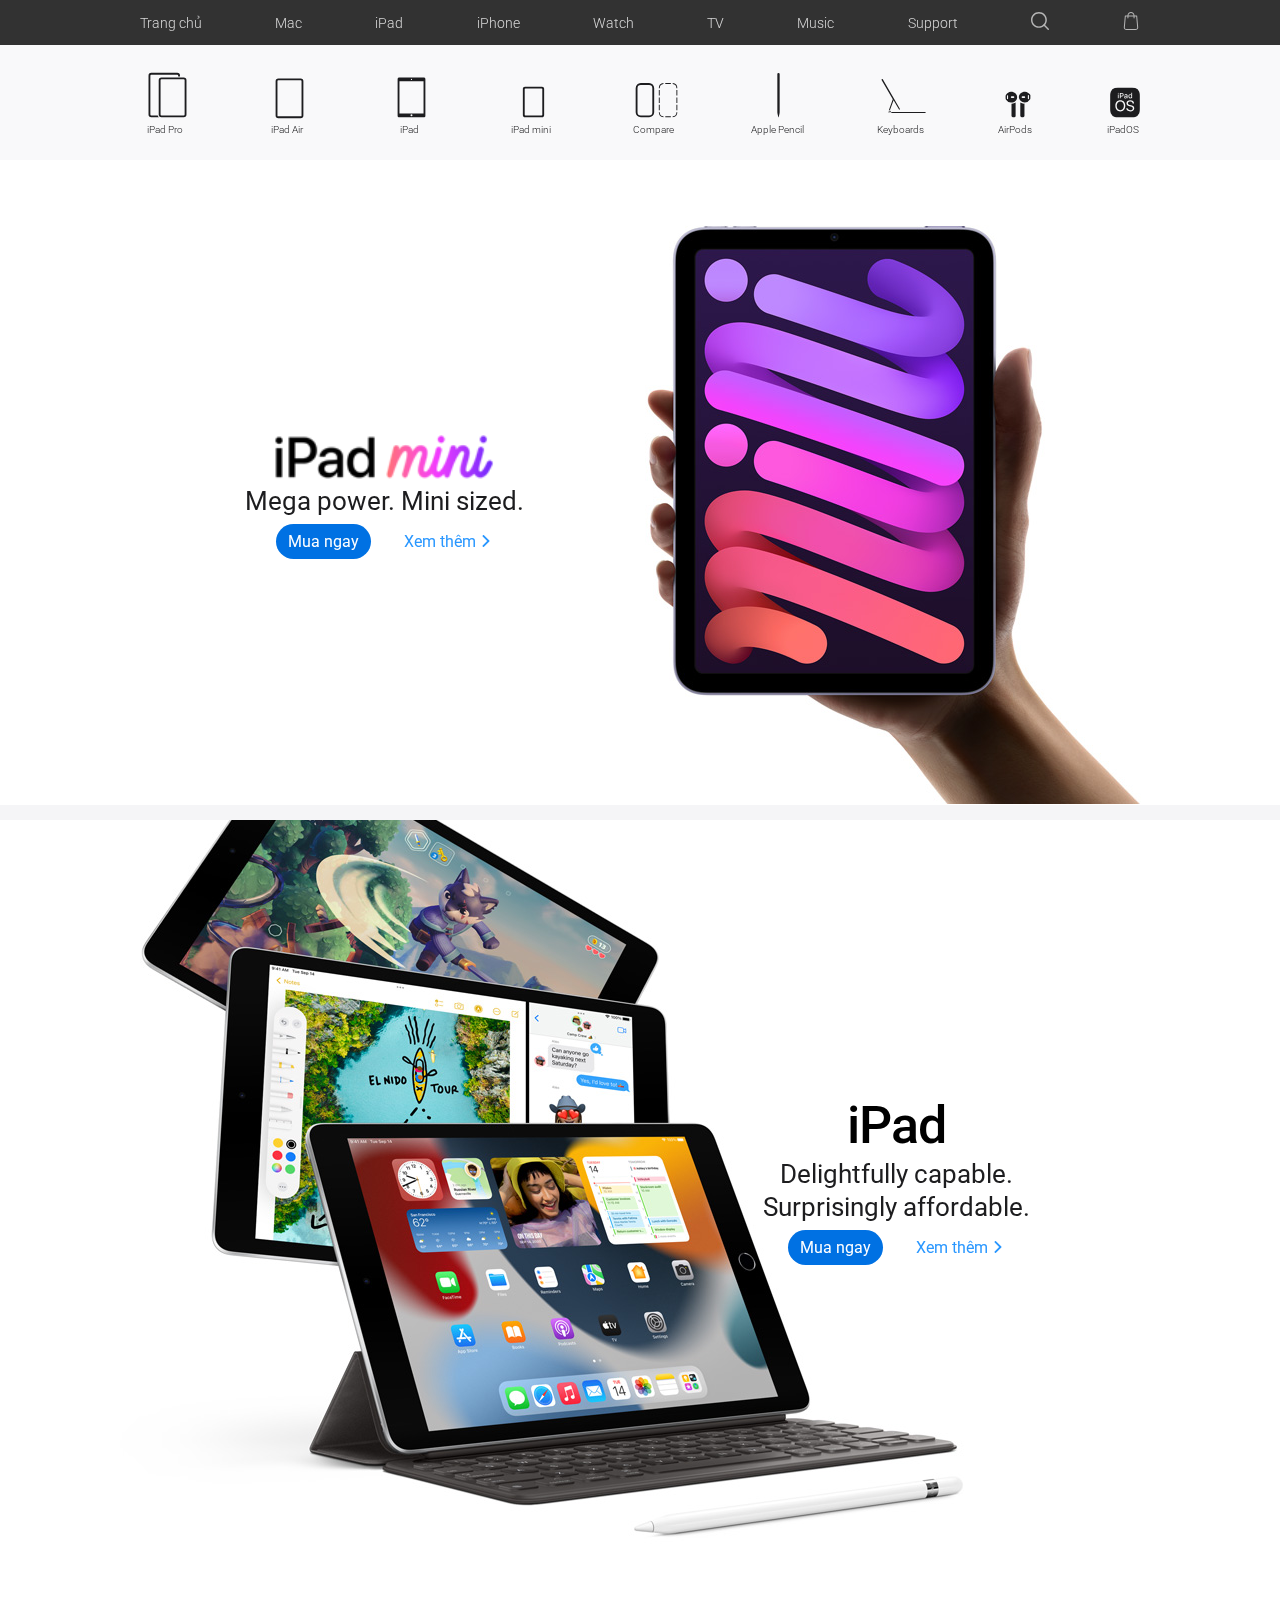
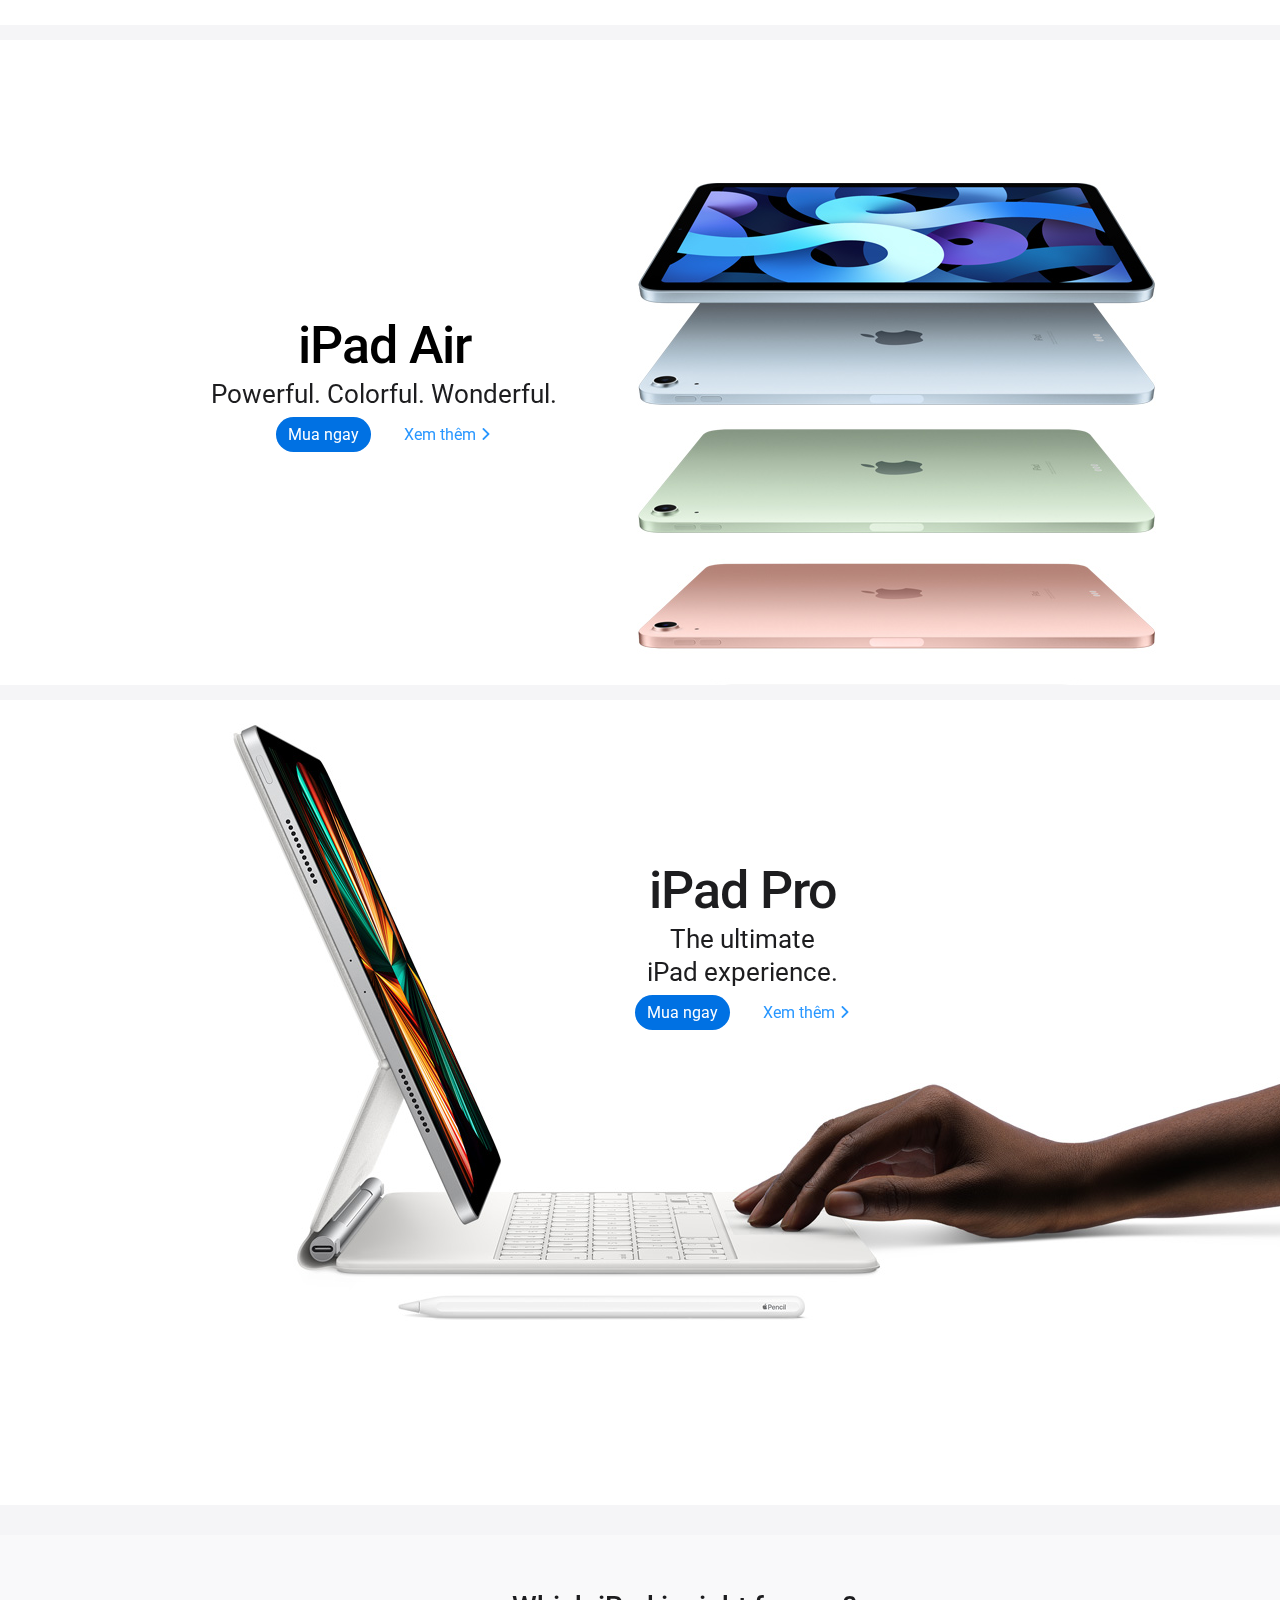
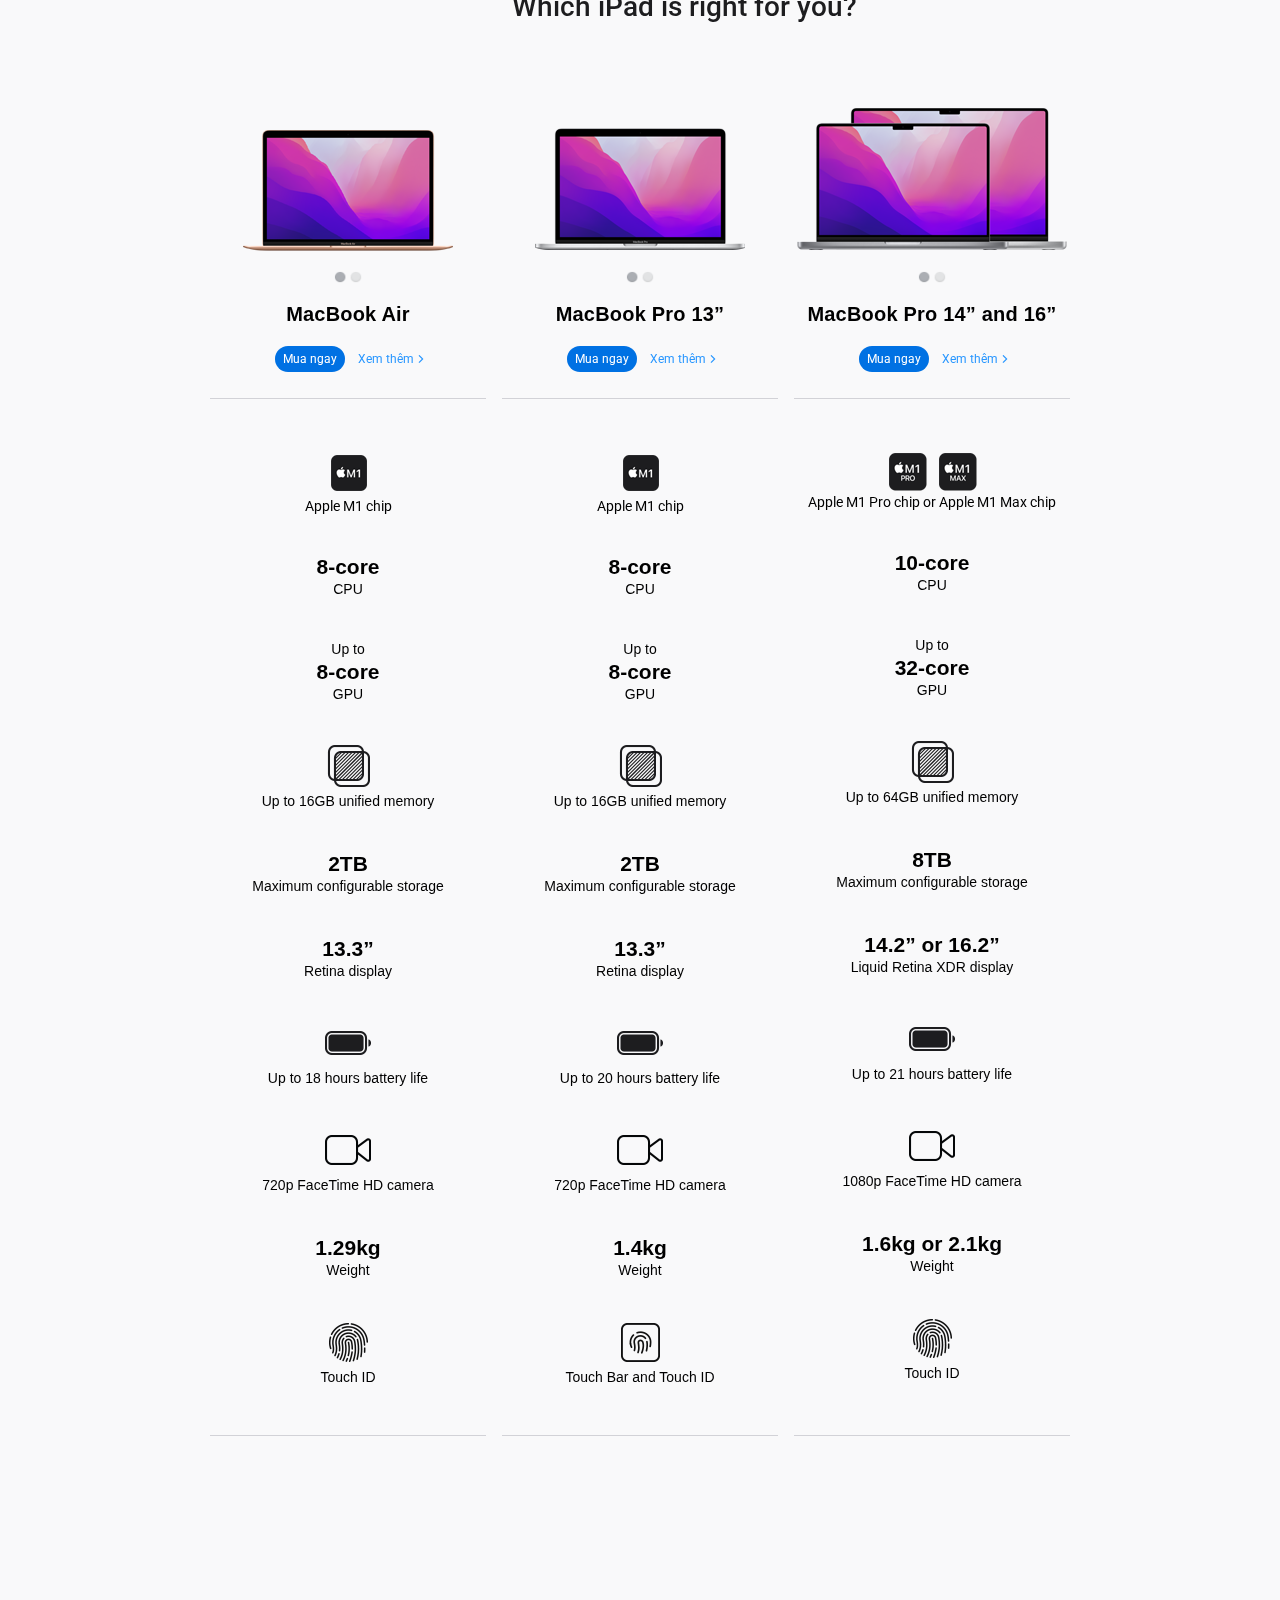
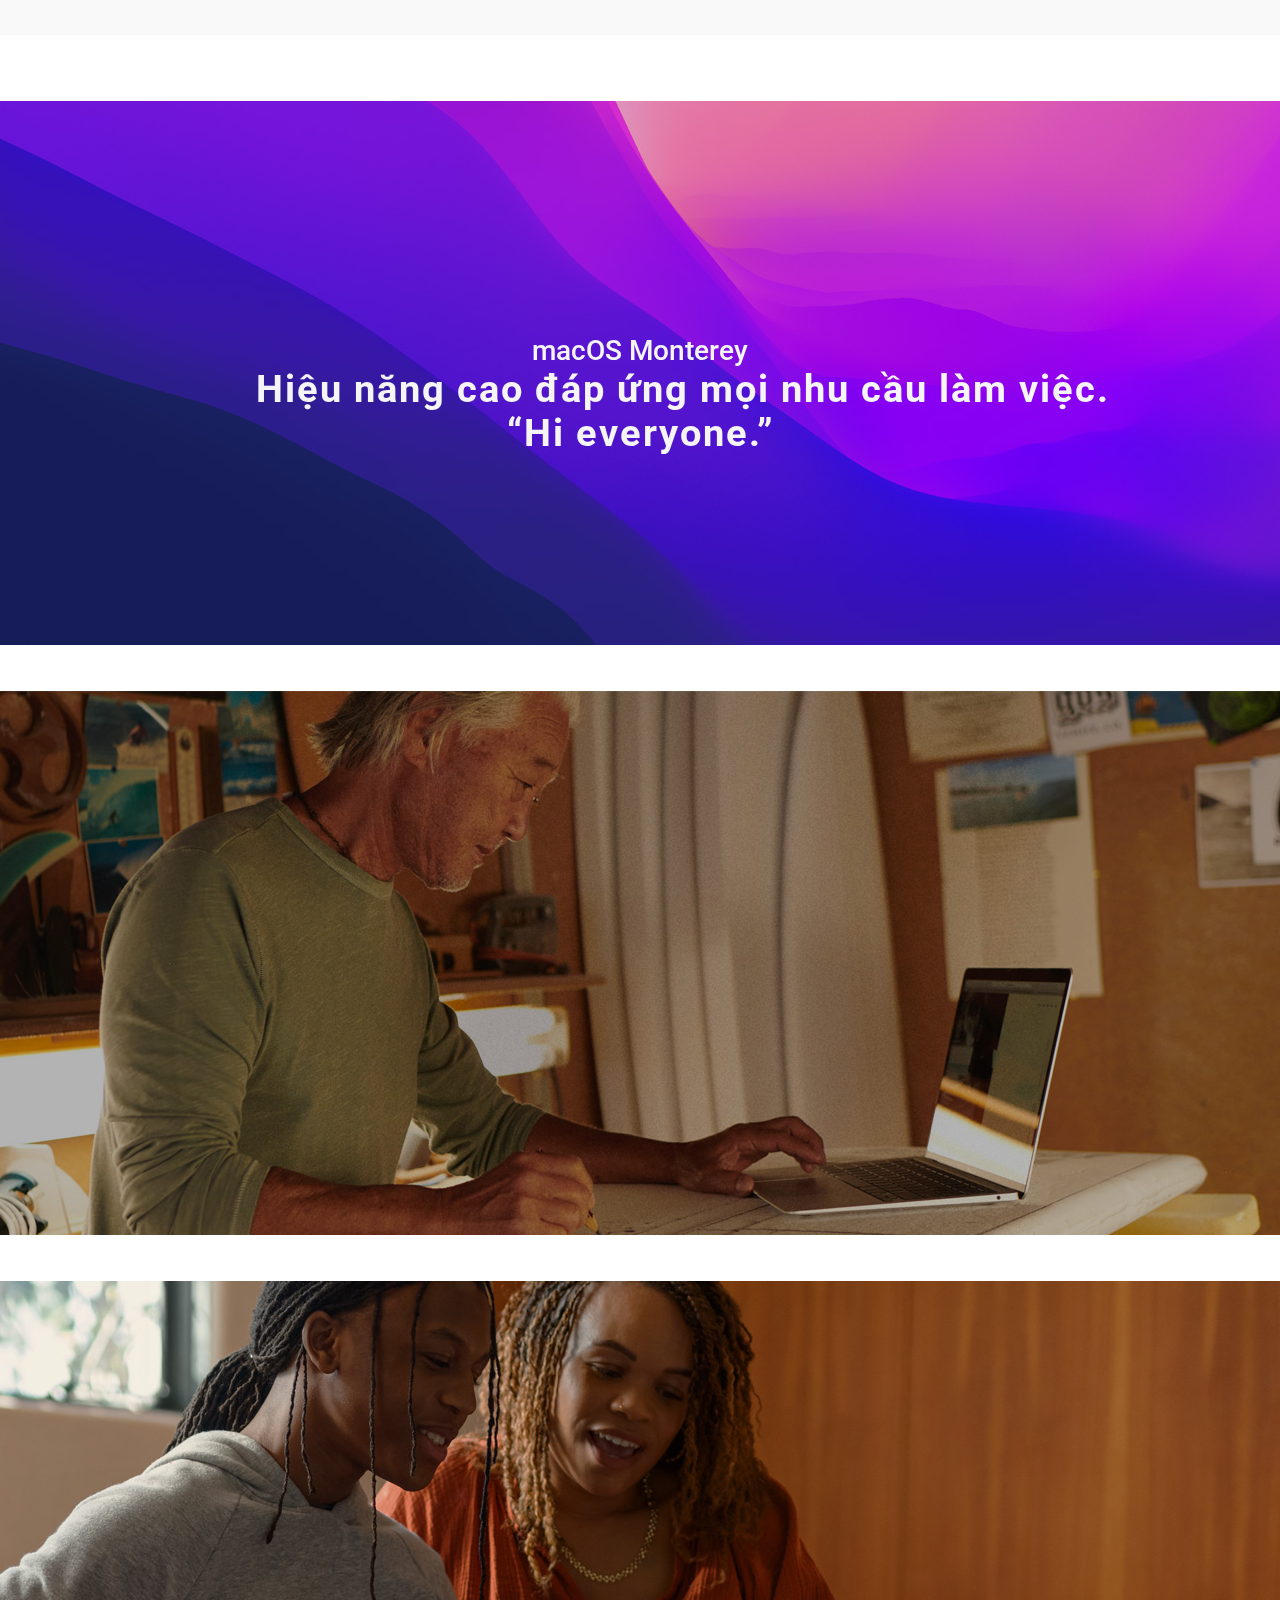
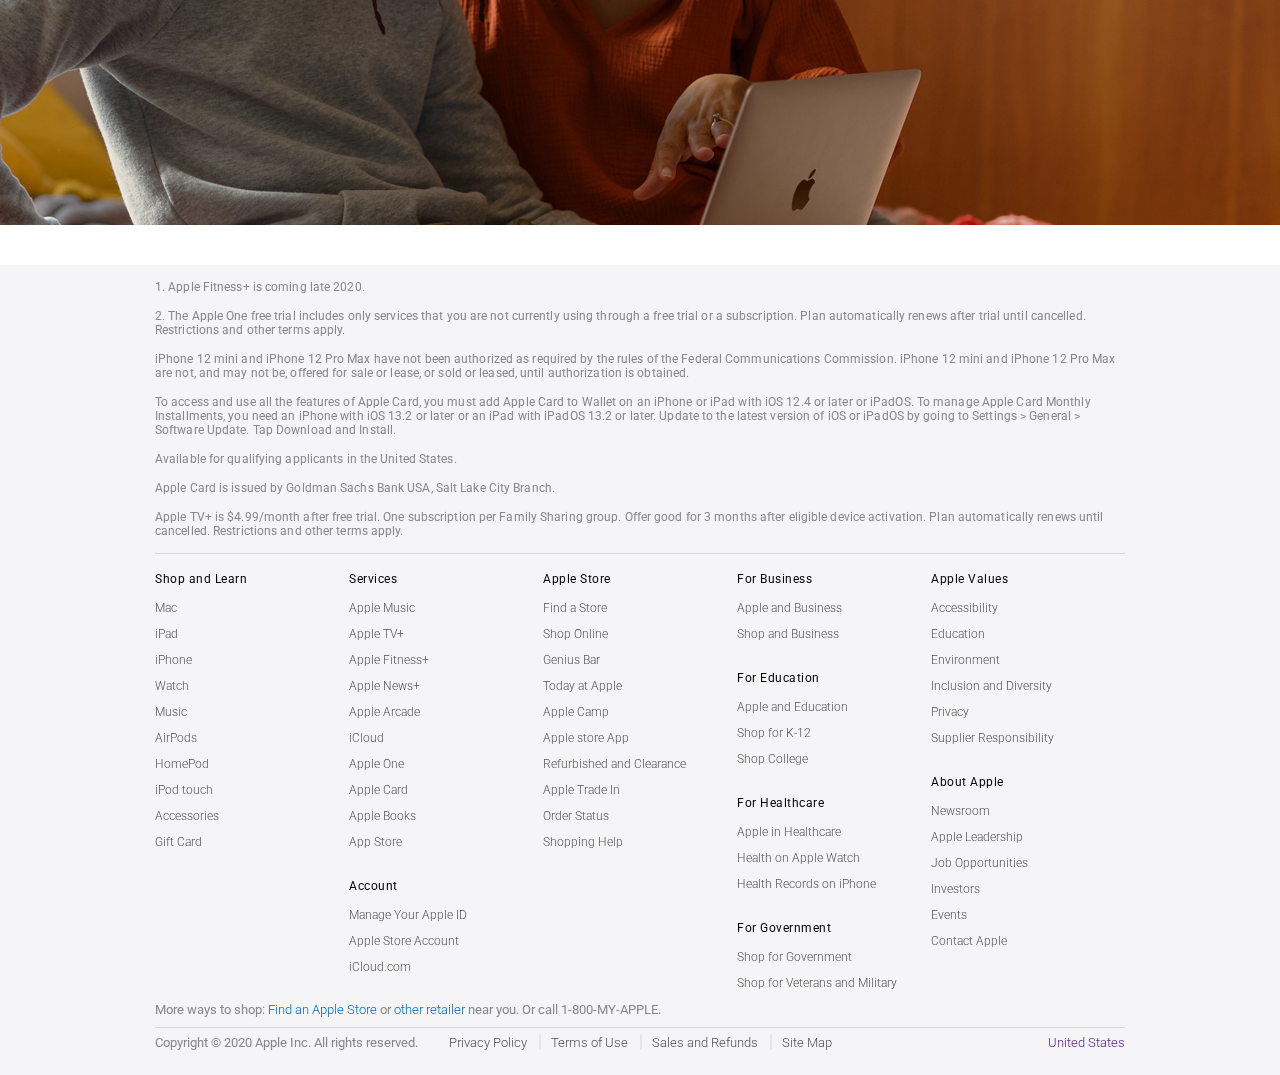
==== commit a844be79: "editing Which iPad is right for you?" ====
--- a/apple-clone/iPad/index.html
+++ b/apple-clone/iPad/index.html
@@ -113,14 +113,14 @@
                 <div class="content">
                   <!-- SECTIONS -->
                   <!-- section1 -->
-                  <section class="section1" style="border: 1px solid;">
+                  <section class="section1">
                     <div
                       class="background"
                       style="background: url('../img/iPad/intro_ipad_mini.jpg') top center / auto no-repeat;"
                     ></div>
 
                     <div class="left_title">
-                      <img src="../img/logos/iPadMini.png" alt="">
+                      <img src="../img/logos/iPadMini.png" alt="iPAd">
                       <h3>Mega power. Mini sized.</h3>
                       <div class="left_title--links">
                         <a class="btn-buy" href="">Mua ngay</a>
@@ -129,37 +129,68 @@
                     </div>
                   </section>
                   <div class="space-15"></div>
+
+
                   <!-- section2 -->
-                  <section class="section1"  style="border: 1px solid red;">
+                  <section class="section12">
+                    <div
+                      class="background12"
+                      style="background: url('../img/iPad/intro_ipad_10_2.jpg') center / auto no-repeat;"
+                    ></div>
+
+                    <div class="right_title">
+                      <h1>iPad</h1>
+                      <h3>Delightfully capable.</h3>
+                      <h3>Surprisingly affordable.</h3>
+                      <div class="right_title--links">
+                        <a class="btn-buy" href="">Mua ngay</a>
+                        <a href="">Xem thêm <img src="../svg/right-arrow-blue.svg" alt="learn more"/></a>
+                      </div>
+                    </div>
+                  </section>
+                  <div class="space-15"></div>
+
+                  <!-- section3 -->
+                  <section class="section1">
                     <div
                       class="background"
                       style="background: url('../img/iPad/intro_ipad_air.jpg') center / auto no-repeat;"
                     ></div>
 
                     <div class="left_title">
-                      <img src="../img/logos/iPadMini.png" alt="">
-                      <h3>Mega power. Mini sized.</h3>
+                      <h1>iPad Air</h1>
+                      <h3>Powerful. Colorful. Wonderful.</h3>
                       <div class="left_title--links">
                         <a class="btn-buy" href="">Mua ngay</a>
                         <a href="">Xem thêm <img src="../svg/right-arrow-blue.svg" alt="learn more"/></a>
                       </div>
                     </div>
                   </section>
-
-                  <!-- BEGIN: section3-img  -->
-                  <!-- <section class="section3">
-                    <div class="background3" style="background-image: url(../img/mac/apple_at_work.jpg)"></div>
-                  </section>
-
-                  <section class="section3">
-                    <div class="background3" style="background-image: url(../img/mac/education.jpg)"></div>
-                  </section> -->
-                  <!-- END: section3-img  -->
-
-                  <!-- section2 -->
+                  <div class="space-15"></div>
+                  
+                  <!-- section4 -->
+                  <section class="section12">
+                    <div
+                      class="background"
+                      style="background: url('../img/iPad/intro_ipad_pro_hero.jpg') center / auto no-repeat;"
+                    ></div>
+
+                    <div class="top__title">
+                      <h1>iPad Pro</h1>
+                      <h3>The ultimate</h3>
+                      <h3>iPad experience.</h3>
+                      <div class="top__title--links">
+                        <a class="btn-buy" href="">Mua ngay</a>
+                        <a href="">Xem thêm <img src="../svg/right-arrow-blue.svg" alt="learn more"/></a>
+                      </div>
+                    </div>
+                  </section>
+                  <div class="space-30"></div>
+
+                  <!-- section5 -->
                   <section class="section2">
                     <div class="top__title2">
-                      <h3 class="black">Which Mac is right for you?</h3>
+                      <h3 class="black">Which iPad is right for you?</h3>
                     </div>
 
                     <!-- products detail -->
--- a/apple-clone/iPad/css/style_iPad.css
+++ b/apple-clone/iPad/css/style_iPad.css
@@ -181,7 +181,8 @@
 }
 
 .top__title {
-  margin-top: 52px;
+  margin-top: 160px;
+  margin-left: 205px;
   color: var(--greyDark2);
   text-align: center;
   z-index: 3;
@@ -335,6 +336,12 @@
   width: 220px;
 }
 
+.left_title h1 {
+  font-size: 52px;
+  font-weight: 500;
+  letter-spacing: -1px;
+}
+
 .left_title h3 {
   margin-top: 3px;
   font-size: 26px;
@@ -373,6 +380,65 @@
   width: 12px;
 }
 /*END: left title*/
+
+/*BEGIN: right title*/
+
+.right_title {
+  margin-top: 275px;
+  margin-left: 40%;
+  text-align: center;
+  z-index: 3;
+}
+
+.right_title > img
+{
+  width: 220px;
+}
+
+.right_title h1 {
+  font-size: 52px;
+  font-weight: 500;
+  letter-spacing: -1px;
+}
+
+.right_title h3 {
+  margin-top: 3px;
+  font-size: 26px;
+  font-weight: 400;
+  color: var(--greyDark2);
+}
+
+
+.right_title--links {
+  margin-top: 16px;
+}
+
+.right_title--links a {
+  font-size: 16px;
+  font-weight: 400;
+  color: var(--a);
+}
+
+.right_title--links a:hover {
+  opacity: .8;
+  text-decoration: none;
+}
+
+.right_title--links .btn-buy{
+  color: #fff;
+  background-color: var(--blue);
+  padding: 8px 12px;
+  border-radius: 980px;
+}
+
+.right_title--links a:nth-child(2) {
+  margin-left: 30px;
+}
+
+.right_title--links a img {
+  width: 12px;
+}
+/*END: right title*/
 
 
 
@@ -424,6 +490,18 @@
   z-index: -1;
 }
 
+.background12 {
+  position: absolute;
+  bottom: 0;
+  left: 0;
+  width: 85%;
+  height: 120%;
+  /* background-size: contain;
+  background-repeat: no-repeat;
+  background-position: center; */
+  z-index: -1;
+}
+
 .space-15
 {
   width: 100%;
@@ -431,6 +509,13 @@
   background-color: var(--white);
 }
 
+.space-30
+{
+  width: 100%;
+  height: 30px;
+  background-color: var(--white);
+}
+
 .section1 {
   height: 645px;
   width: 100%;
@@ -441,6 +526,14 @@
 .section1 .background {
   top: 10%;
 }
+
+.section12 {
+  height: 805px;
+  width: 100%;
+  position: relative;
+  overflow: hidden;
+}
+
 
 .section2 {
   height: 1700px;
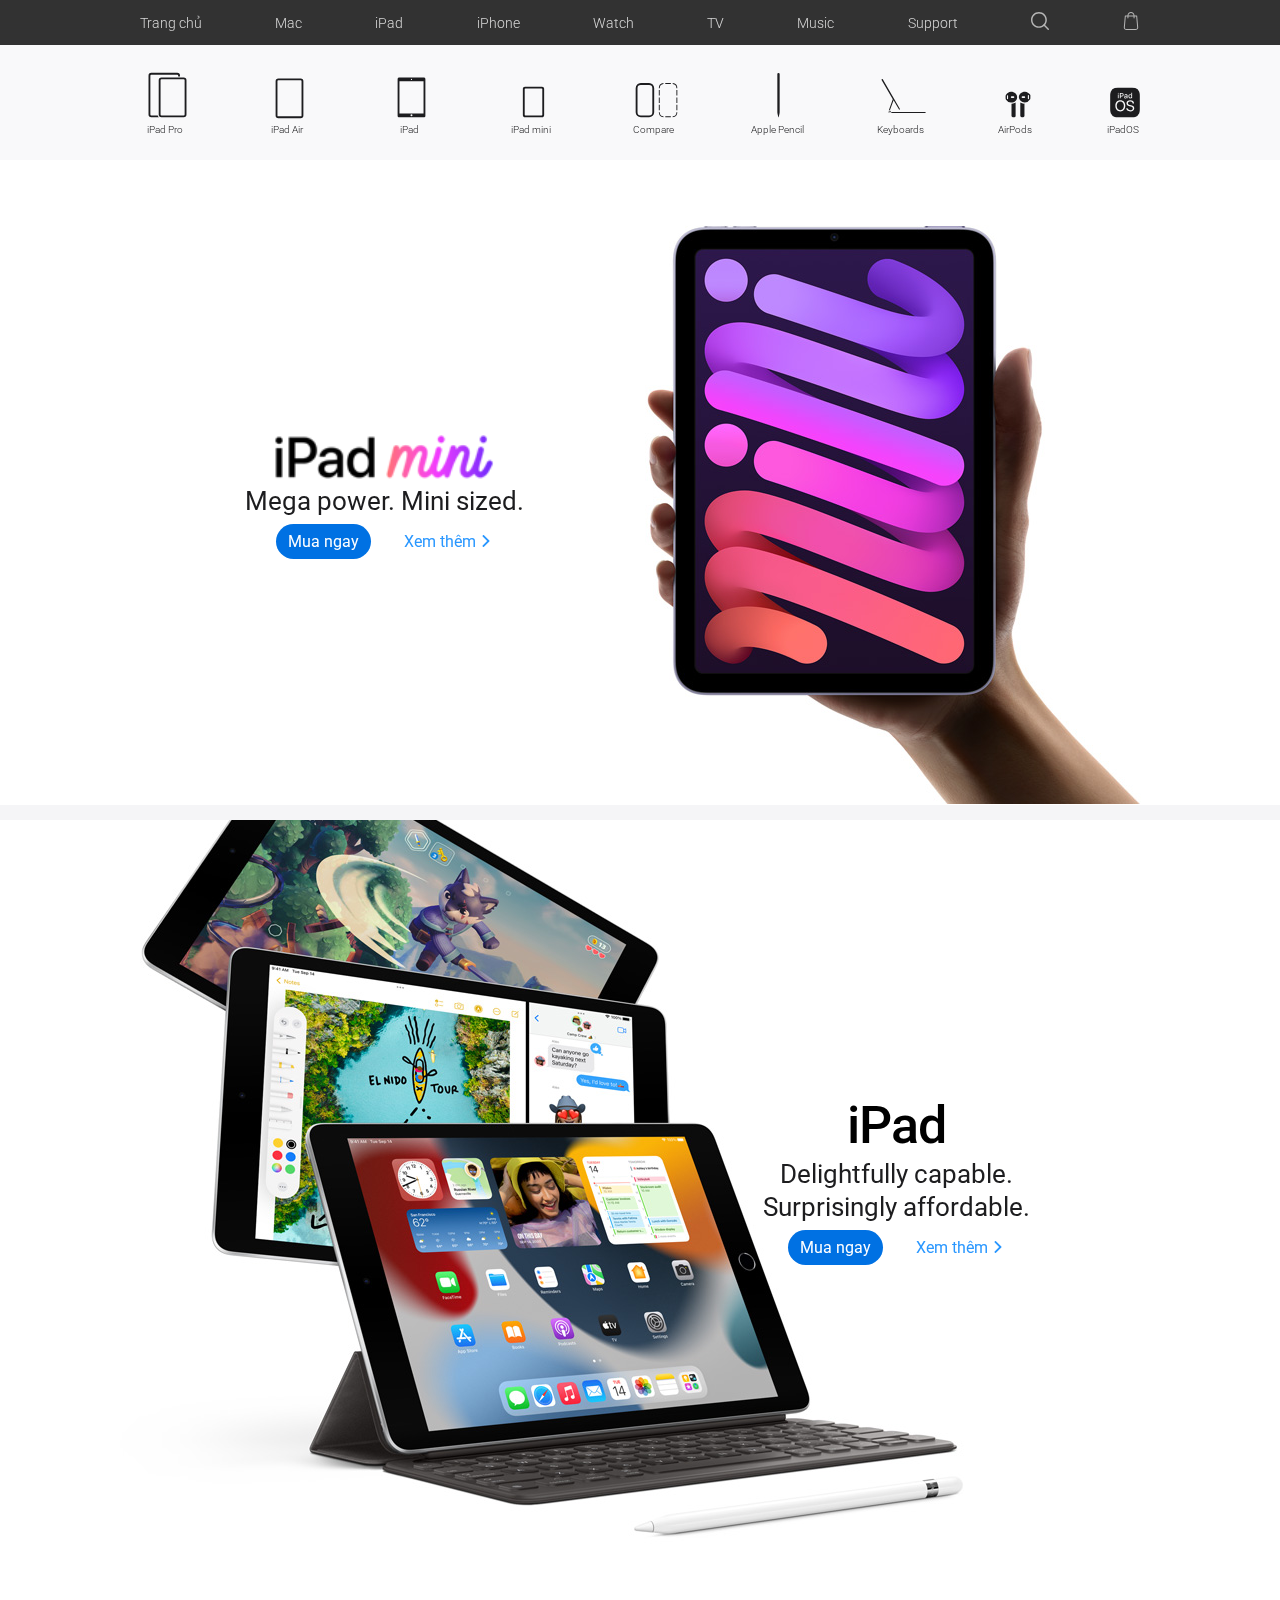
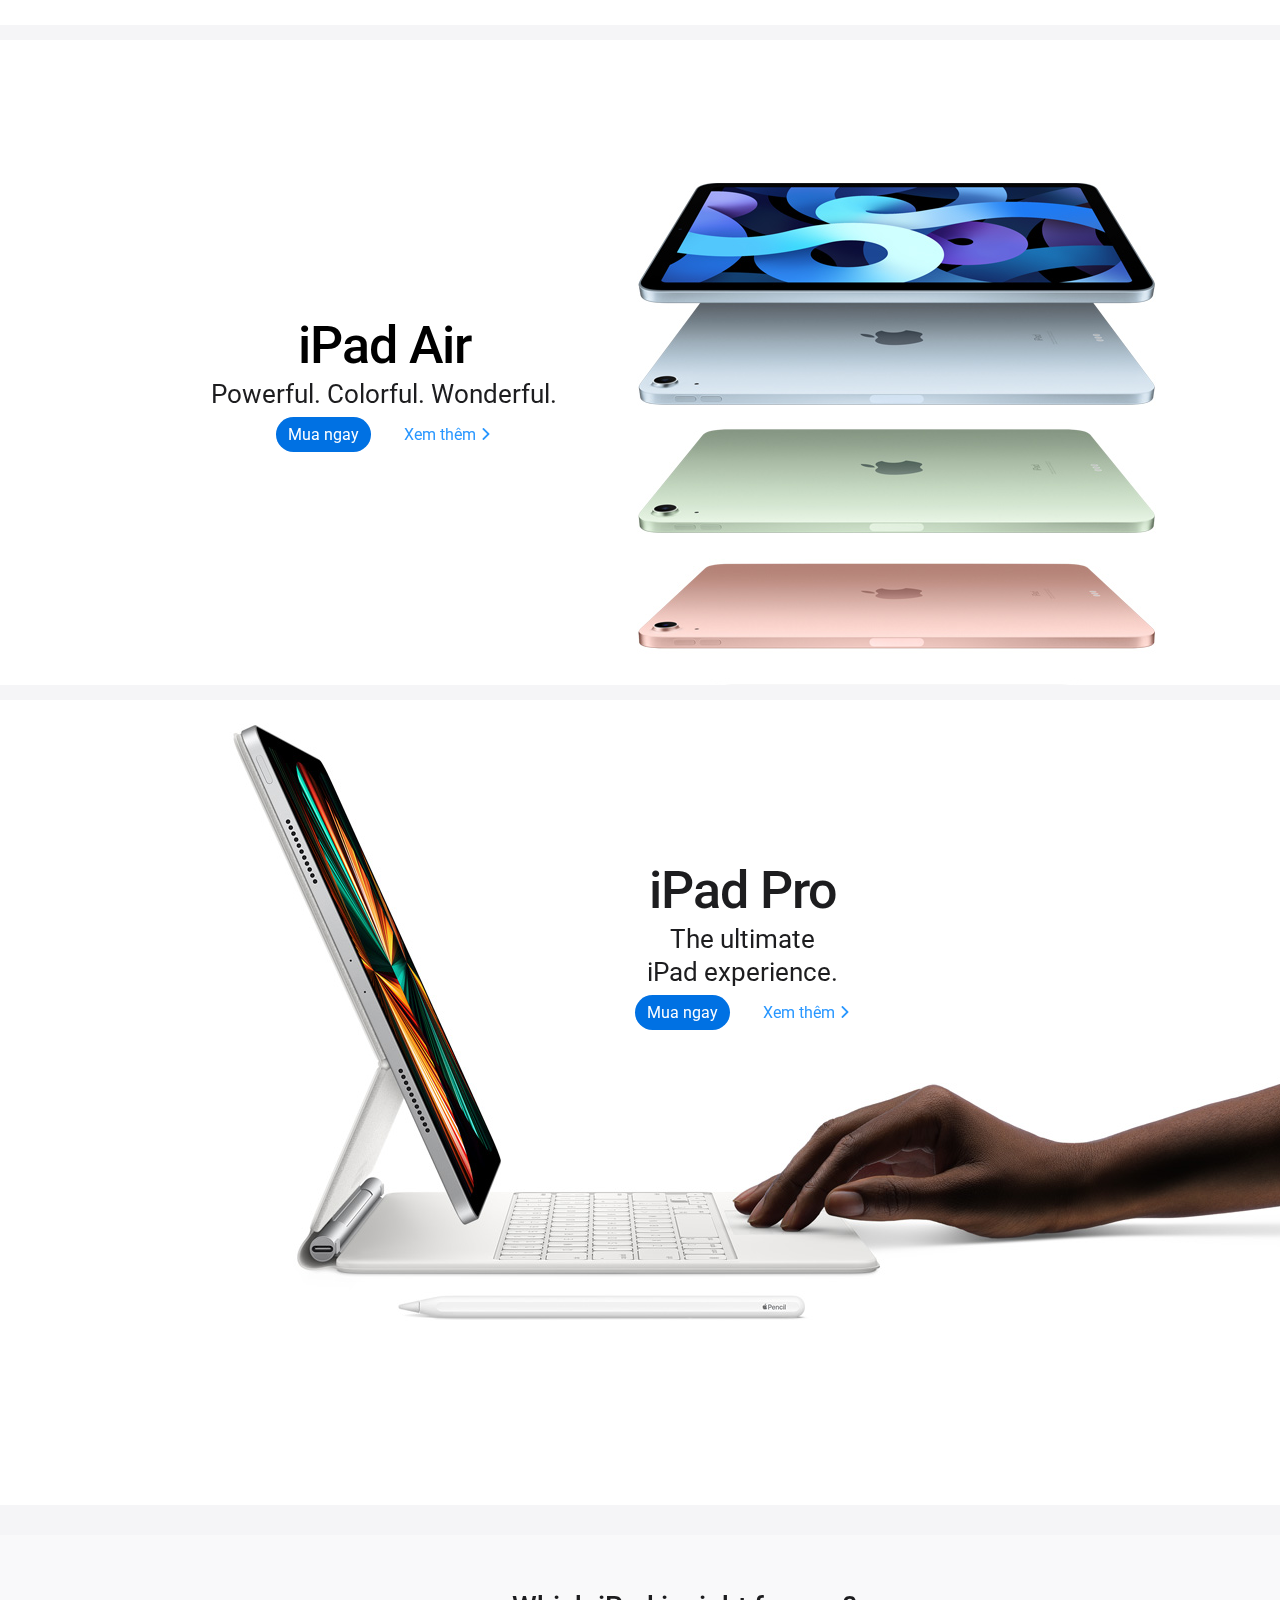
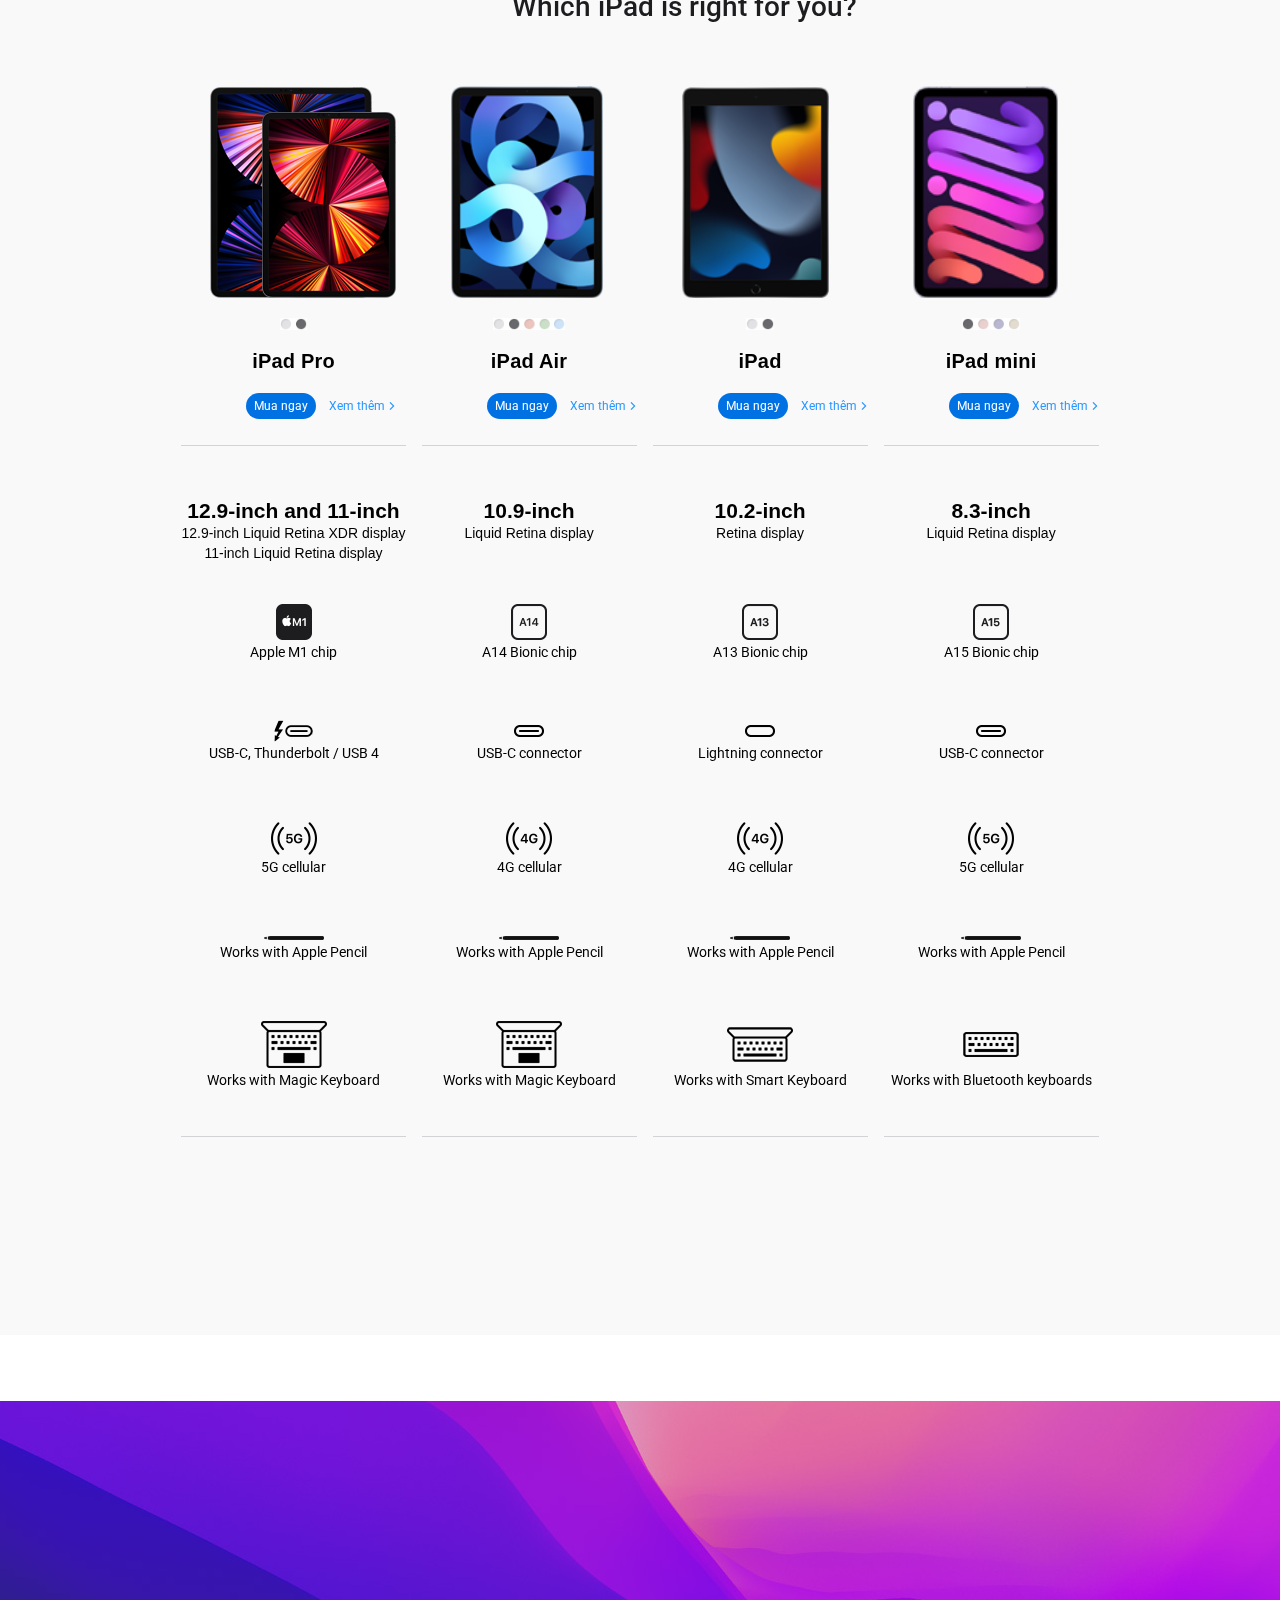
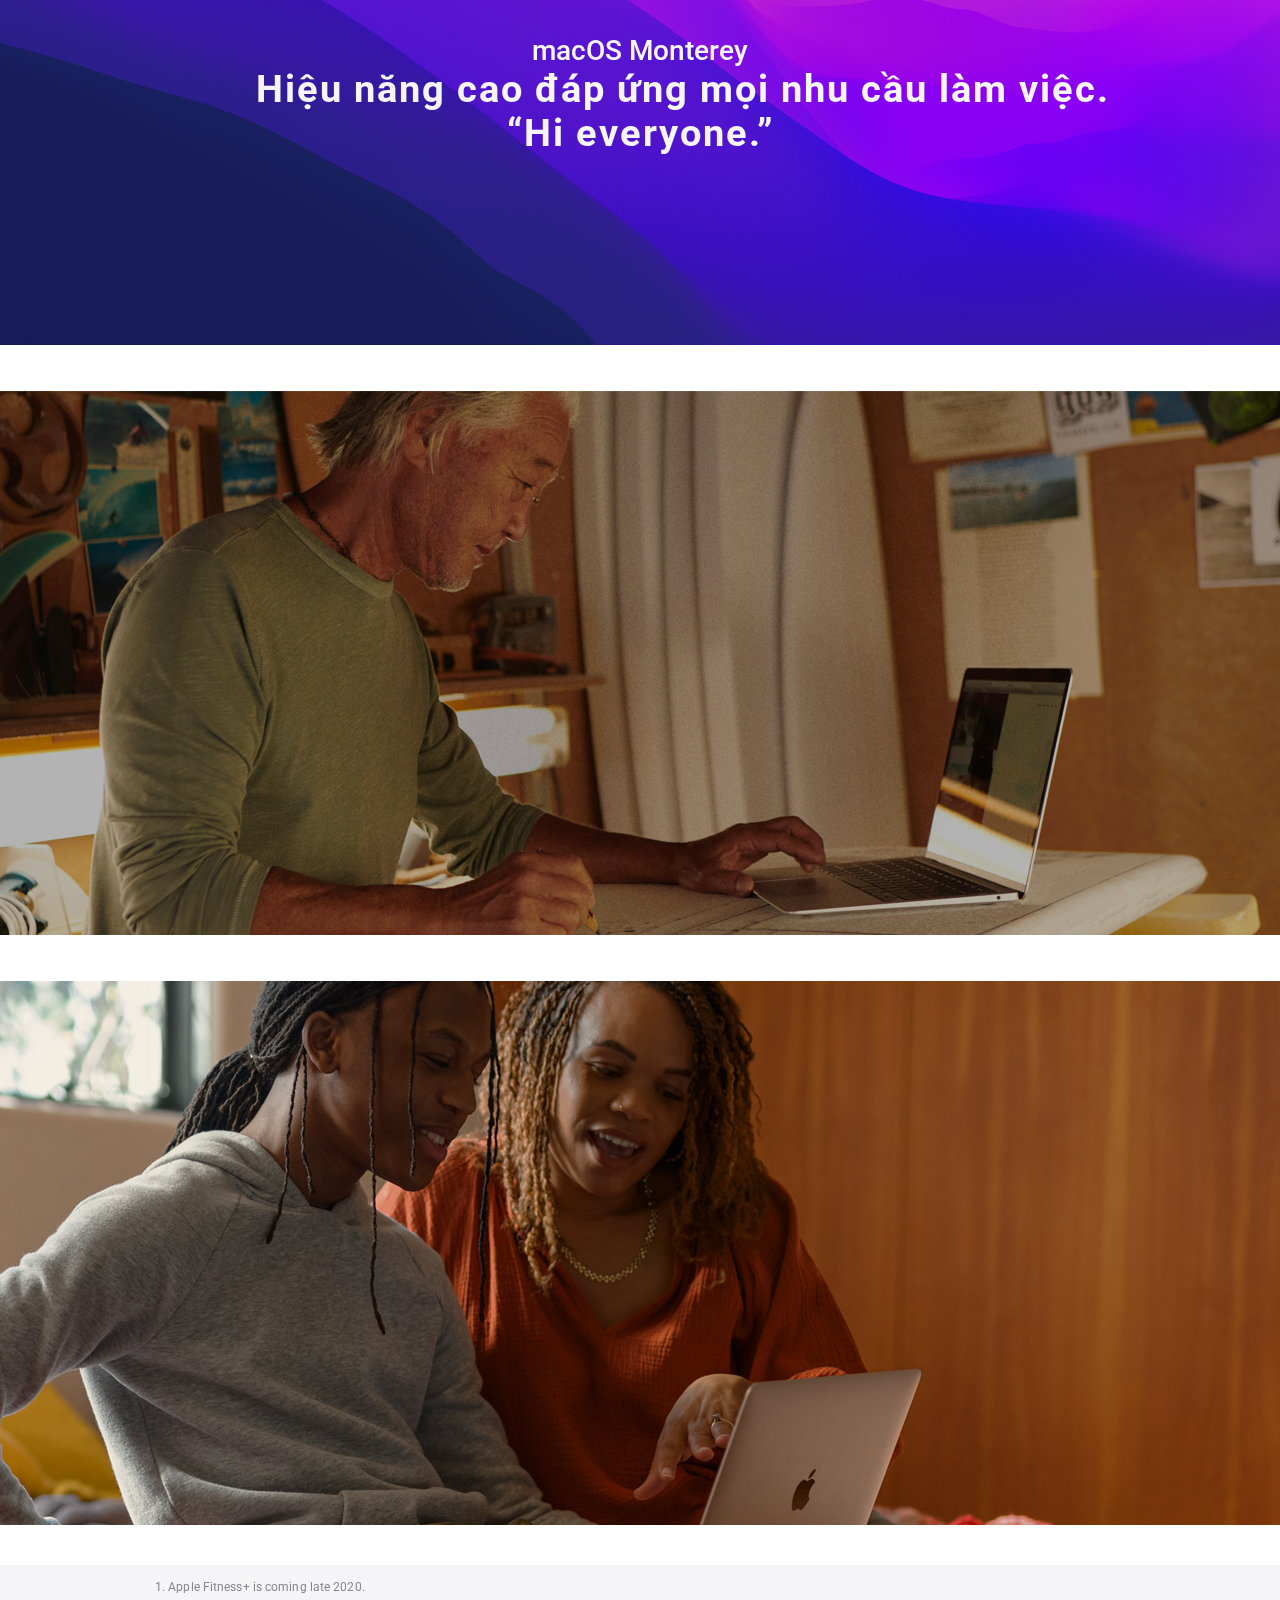
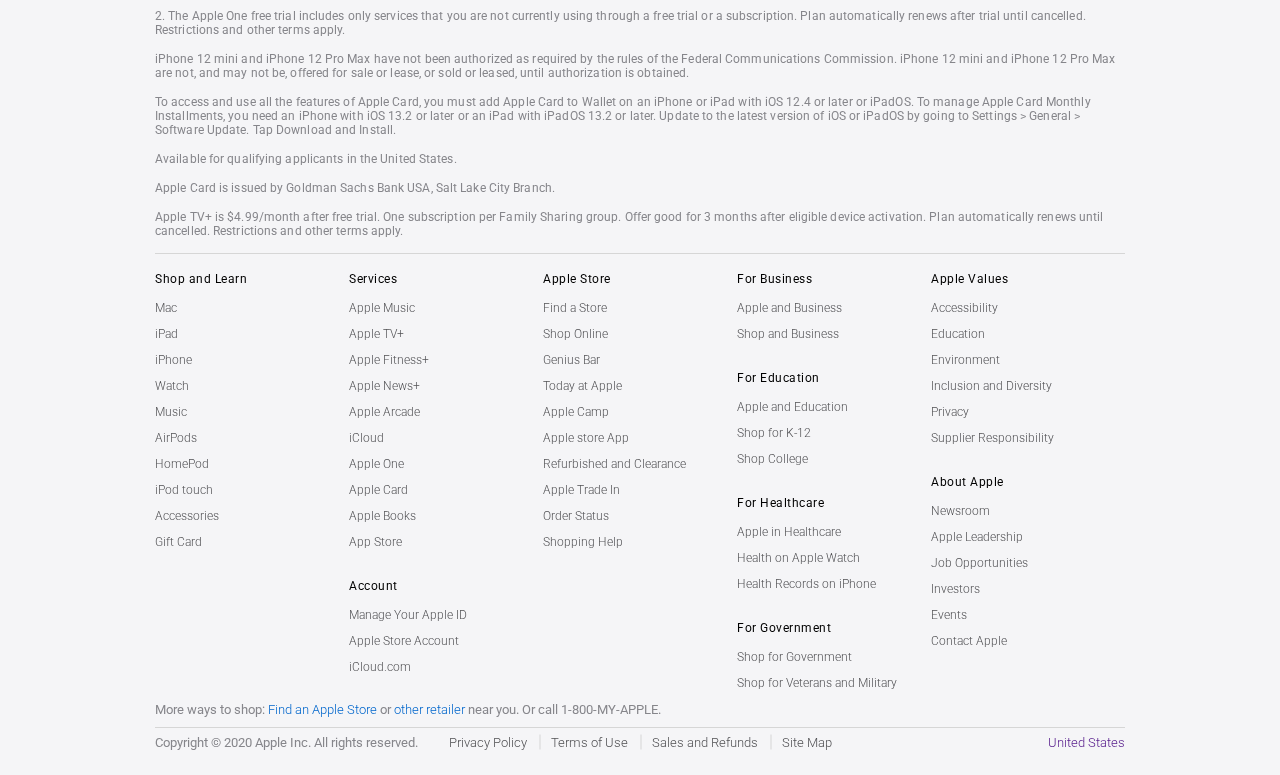
==== commit 80453d82: "Which iPad is right for you?" ====
--- a/apple-clone/iPad/index.html
+++ b/apple-clone/iPad/index.html
@@ -198,12 +198,12 @@
                         <!-- Begin: Note-nook -->
                         <div class="note-book"">
                           <div class="note-book-details">
-                            <img src="../svg/mac/mac_air.png" alt="mac os" />
+                            <img src="../svg/iPad/ipad_pro.png" alt="ipad" />
                             <div class="color-icon">
-                                <img src="../svg/mac/icon_color_2.png" alt="color" />
-                            </div>
-
-                            <h3>MacBook Air</h3>
+                                <img src="../svg/iPad/icons/color_2.jpg" alt="color" />
+                            </div>
+
+                            <h3>iPad Pro</h3>
                             
                             <div class="buy-btn-details">
                                 <a class="btn-buy" href="">Mua ngay</a>
@@ -213,55 +213,38 @@
                             <!-- detail -->
                             <div class="details-pro">
                               <div class="detail-chip">
-                                  <img src="../svg/mac/icons/icon_m1.png" alt="chipset">
-                                  <p style="padding-bottom: 20px;">Apple M1 chip</p>
-
-                                  <!-- cpu -->
-                                  <div class="core-cpu">
-                                    <h4>8-core</h4>
-                                    <p>CPU</p>
-                                  </div>
-
-                                  <!-- gpu -->
-                                  <div class="core-gpu">
-                                    <p>Up to</p>
-                                    <h4>8-core</h4>
-                                    <p>GPU</p>
-                                  </div>
-
-                                  <!-- memory -->
-                                  <div class="memory">
-                                    <img src="../svg/mac/icons/icon_unified_memory.png" alt="memory">
-                                    <p>Up to 16GB unified memory</p>
-
-                                    <h4>2TB</h4>
-                                    <p>Maximum configurable storage</p>
-
-                                    <!-- display -->
-                                    <h4>13.3”</h4>
-                                    <p>Retina display</p>
-                                  </div>
-
-                                  <!-- battery -->
-                                  <div class="battery">
-                                    <img src="../svg/mac/icons/icon_battery.png" alt="battery">
-                                    <p>Up to 18 hours battery life</p>
-                                  </div>
-
-                                  <!-- camera -->
-                                  <div class="camera">
-                                    <img src="../svg/mac/icons/icon_camera.png" alt="camera">
-                                    <p>720p FaceTime HD camera</p>
-
-                                    <!-- Weight -->
-                                    <h4>1.29kg</h4>
-                                    <p>Weight</p>
-                                  </div>
-
-                                  <!-- Touch ID -->
-                                  <div class="touch-id">
-                                    <img src="../svg/mac/icons/icon_touch_id.png" alt="camera">
-                                    <p>Touch ID</p>
+
+                                  <!-- display -->
+                                  <div class="display">
+                                    <h4>12.9-inch and 11-inch</h4>
+                                    <p>12.9-inch Liquid Retina XDR display</p>
+                                    <p>11-inch Liquid Retina display</p>
+                                  </div>
+
+                                  <div class="chip">
+                                    <img src="../svg/iPad/icons/m1_chip.png" alt="chipset" style="padding-top: 40px;">
+                                    <p style="padding-bottom: 20px;">Apple M1 chip</p>
+                                  </div>
+
+                                  <div class="usb">
+                                    <img src="../svg/iPad/icons/usbc_thunderbolt.png" alt="chipset" style="padding-top: 40px;">
+                                    <p style="padding-bottom: 20px;">USB-C, Thunderbolt / USB 4</p>
+                                  </div>
+
+                                  <div class="cellular">
+                                    <img src="../svg/iPad/icons/cellular_5g.png" alt="chipset" style="padding-top: 40px;">
+                                    <p style="padding-bottom: 20px;">5G cellular</p>
+                                  </div>
+
+                                  <div class="pencil">
+                                    <img src="../svg/iPad/icons/pencil.png" alt="chipset" style="padding-top: 40px;">
+                                    <p style="padding-bottom: 20px;">Works with
+                                      Apple Pencil</p>
+                                  </div>
+
+                                  <div class="keyboard ">
+                                    <img src="../svg/iPad/icons/magic_keyboard.png" alt="chipset" style="padding-top: 40px;">
+                                    <p style="padding-bottom: 20px;">Works with Magic Keyboard</p>
                                   </div>
 
 
@@ -270,72 +253,56 @@
                             </div>
                             
                           </div>
+                          <!-- end1 -->
 
                           <div class="note-book-details">
-                            <img src="../svg/mac/detail_mac_pro_13.png" alt="mac os" />
+                            <img src="../svg/iPad/ipad_air.png" alt="ipad" />
                             <div class="color-icon">
-                                <img src="../svg/mac/icon_color_2.png" alt="color" />
-                            </div>
-
-                            <h3>MacBook Pro 13”</h3>
+                                <img src="../svg/iPad/icons/color_5.jpg" alt="color" />
+                            </div>
+
+                            <h3>iPad Air</h3>
                             
                             <div class="buy-btn-details">
                                 <a class="btn-buy" href="">Mua ngay</a>
                                 <a href="">Xem thêm <img src="../svg/right-arrow-blue.svg" alt="learn more"/></a>
                             </div>
-                            
+
                             <!-- detail -->
                             <div class="details-pro">
                               <div class="detail-chip">
-                                  <img src="../svg/mac/icons/icon_m1.png" alt="chipset">
-                                  <p style="padding-bottom: 20px;">Apple M1 chip</p>
-
-                                  <!-- cpu -->
-                                  <div class="core-cpu">
-                                    <h4>8-core</h4>
-                                    <p>CPU</p>
-                                  </div>
-
-                                  <!-- gpu -->
-                                  <div class="core-gpu">
-                                    <p>Up to</p>
-                                    <h4>8-core</h4>
-                                    <p>GPU</p>
-                                  </div>
-
-                                  <!-- memory -->
-                                  <div class="memory">
-                                    <img src="../svg/mac/icons/icon_unified_memory.png" alt="memory">
-                                    <p>Up to 16GB unified memory</p>
-
-                                    <h4>2TB</h4>
-                                    <p>Maximum configurable storage</p>
-
-                                    <!-- display -->
-                                    <h4>13.3”</h4>
-                                    <p>Retina display</p>
-                                  </div>
-
-                                  <!-- battery -->
-                                  <div class="battery">
-                                    <img src="../svg/mac/icons/icon_battery.png" alt="battery">
-                                    <p>Up to 20 hours battery life</p>
-                                  </div>
-
-                                  <!-- camera -->
-                                  <div class="camera">
-                                    <img src="../svg/mac/icons/icon_camera.png" alt="camera">
-                                    <p>720p FaceTime HD camera</p>
-
-                                    <!-- Weight -->
-                                    <h4>1.4kg</h4>
-                                    <p>Weight</p>
-                                  </div>
-
-                                  <!-- Touch ID -->
-                                  <div class="touch-id">
-                                    <img src="../svg/mac/icons/icon_touch_id_touch_bar.png" alt="camera">
-                                    <p>Touch Bar and Touch ID</p>
+
+                                  <!-- display -->
+                                  <div class="display">
+                                    <h4>10.9-inch</h4>
+                                    <p>Liquid Retina display</p>
+                                    <p>&nbsp;</p>
+                                  </div>
+
+                                  <div class="chip">
+                                    <img src="../svg/iPad/icons/a14_chip.png" alt="chipset" style="padding-top: 40px;">
+                                    <p style="padding-bottom: 20px;">A14 Bionic chip</p>
+                                  </div>
+
+                                  <div class="usb">
+                                    <img src="../svg/iPad/icons/usbc.png" alt="chipset" style="padding-top: 40px;">
+                                    <p style="padding-bottom: 20px;">USB-C connector</p>
+                                  </div>
+
+                                  <div class="cellular">
+                                    <img src="../svg/iPad/icons/cellular_4g.png" alt="chipset" style="padding-top: 40px;">
+                                    <p style="padding-bottom: 20px;">4G cellular</p>
+                                  </div>
+
+                                  <div class="pencil">
+                                    <img src="../svg/iPad/icons/pencil.png" alt="chipset" style="padding-top: 40px;">
+                                    <p style="padding-bottom: 20px;">Works with
+                                      Apple Pencil</p>
+                                  </div>
+
+                                  <div class="keyboard ">
+                                    <img src="../svg/iPad/icons/magic_keyboard.png" alt="chipset" style="padding-top: 40px;">
+                                    <p style="padding-bottom: 20px;">Works with Magic Keyboard</p>
                                   </div>
 
 
@@ -344,71 +311,56 @@
                             </div>
                             
                           </div>
+                          <!-- end2 -->
+
                           <div class="note-book-details">
-                            <img src="../svg/mac/detail_mac_pro_14_16.png" alt="mac os" />
+                            <img src="../svg/iPad/ipad_10_2.png" alt="ipad" />
                             <div class="color-icon">
-                                <img src="../svg/mac/icon_color_2.png" alt="color" />
-                            </div>
-
-                            <h3>MacBook Pro 14” and 16”</h3>
+                                <img src="../svg/iPad/icons/color_2.jpg" alt="color" />
+                            </div>
+
+                            <h3>iPad</h3>
                             
                             <div class="buy-btn-details">
                                 <a class="btn-buy" href="">Mua ngay</a>
                                 <a href="">Xem thêm <img src="../svg/right-arrow-blue.svg" alt="learn more"/></a>
                             </div>
-                            
+
                             <!-- detail -->
                             <div class="details-pro">
                               <div class="detail-chip">
-                                  <img src="../svg/mac/icons/icon_m1_pro_max.png" alt="chipset">
-                                  <p style="padding-bottom: 20px;">Apple M1 Pro chip or Apple M1 Max chip</p>
-
-                                  <!-- cpu -->
-                                  <div class="core-cpu">
-                                    <h4>10-core</h4>
-                                    <p>CPU</p>
-                                  </div>
-
-                                  <!-- gpu -->
-                                  <div class="core-gpu">
-                                    <p>Up to</p>
-                                    <h4>32-core</h4>
-                                    <p>GPU</p>
-                                  </div>
-
-                                  <!-- memory -->
-                                  <div class="memory">
-                                    <img src="../svg/mac/icons/icon_unified_memory.png" alt="memory">
-                                    <p>Up to 64GB unified memory</p>
-
-                                    <h4>8TB</h4>
-                                    <p>Maximum configurable storage</p>
-
-                                    <!-- display -->
-                                    <h4>14.2” or 16.2”</h4>
-                                    <p>Liquid Retina XDR display</p>
-                                  </div>
-
-                                  <!-- battery -->
-                                  <div class="battery">
-                                    <img src="../svg/mac/icons/icon_battery.png" alt="battery">
-                                    <p>Up to 21 hours battery life</p>
-                                  </div>
-
-                                  <!-- camera -->
-                                  <div class="camera">
-                                    <img src="../svg/mac/icons/icon_camera.png" alt="camera">
-                                    <p>1080p FaceTime HD camera</p>
-
-                                    <!-- Weight -->
-                                    <h4>1.6kg or 2.1kg</h4>
-                                    <p>Weight</p>
-                                  </div>
-
-                                  <!-- Touch ID -->
-                                  <div class="touch-id">
-                                    <img src="../svg/mac/icons/icon_touch_id.png" alt="camera">
-                                    <p>Touch ID</p>
+
+                                  <!-- display -->
+                                  <div class="display">
+                                    <h4>10.2-inch</h4>
+                                    <p>Retina display</p>
+                                    <p>&nbsp;</p>
+                                  </div>
+
+                                  <div class="chip">
+                                    <img src="../svg/iPad/icons/a13_chip.png" alt="chipset" style="padding-top: 40px;">
+                                    <p style="padding-bottom: 20px;">A13 Bionic chip</p>
+                                  </div>
+
+                                  <div class="usb">
+                                    <img src="../svg/iPad/icons/lightning.png" alt="chipset" style="padding-top: 40px;">
+                                    <p style="padding-bottom: 20px;">Lightning connector</p>
+                                  </div>
+
+                                  <div class="cellular">
+                                    <img src="../svg/iPad/icons/cellular_4g.png" alt="chipset" style="padding-top: 40px;">
+                                    <p style="padding-bottom: 20px;">4G cellular</p>
+                                  </div>
+
+                                  <div class="pencil">
+                                    <img src="../svg/iPad/icons/pencil.png" alt="chipset" style="padding-top: 40px;">
+                                    <p style="padding-bottom: 20px;">Works with
+                                      Apple Pencil</p>
+                                  </div>
+
+                                  <div class="keyboard ">
+                                    <img src="../svg/iPad/icons/smart_keyboard.png" alt="chipset" style="padding-top: 40px;">
+                                    <p style="padding-bottom: 20px;">Works with Smart Keyboard</p>
                                   </div>
 
 
@@ -417,6 +369,66 @@
                             </div>
                             
                           </div>
+                          <!-- end3 -->
+
+                          <div class="note-book-details">
+                            <img src="../svg/iPad/ipad_mini.png" alt="ipad" />
+                            <div class="color-icon">
+                                <img src="../svg/iPad/icons/color_4.jpg" alt="color" />
+                            </div>
+
+                            <h3>iPad mini</h3>
+                            
+                            <div class="buy-btn-details">
+                                <a class="btn-buy" href="">Mua ngay</a>
+                                <a href="">Xem thêm <img src="../svg/right-arrow-blue.svg" alt="learn more"/></a>
+                            </div>
+
+                            <!-- detail -->
+                            <div class="details-pro">
+                              <div class="detail-chip">
+
+                                  <!-- display -->
+                                  <div class="display">
+                                    <h4>8.3-inch</h4>
+                                    <p>Liquid Retina display</p>
+                                    <p>&nbsp;</p>
+                                  </div>
+
+                                  <div class="chip">
+                                    <img src="../svg/iPad/icons/a15_chip.png" alt="chipset" style="padding-top: 40px;">
+                                    <p style="padding-bottom: 20px;">A15 Bionic chip</p>
+                                  </div>
+
+                                  <div class="usb">
+                                    <img src="../svg/iPad/icons/usbc.png" alt="chipset" style="padding-top: 40px;">
+                                    <p style="padding-bottom: 20px;">USB-C connector</p>
+                                  </div>
+
+                                  <div class="cellular">
+                                    <img src="../svg/iPad/icons/cellular_5g.png" alt="chipset" style="padding-top: 40px;">
+                                    <p style="padding-bottom: 20px;">5G cellular</p>
+                                  </div>
+
+                                  <div class="pencil">
+                                    <img src="../svg/iPad/icons/pencil.png" alt="chipset" style="padding-top: 40px;">
+                                    <p style="padding-bottom: 20px;">Works with
+                                      Apple Pencil</p>
+                                  </div>
+
+                                  <div class="keyboard ">
+                                    <img src="../svg/iPad/icons/bluetooth_keyboard.png" alt="chipset" style="padding-top: 40px;">
+                                    <p style="padding-bottom: 20px;">Works with Bluetooth keyboards</p>
+                                  </div>
+
+
+                              </div>
+
+                            </div>
+                            
+                          </div>
+                          <!-- end4 -->
+
 
                           
 
@@ -427,21 +439,6 @@
 
 
 
-
-
-
-
-
-
-
-
-
-
-
-                        <!-- desktop detail -->
-                        <div class="desktop">
-
-                        </div>
 
                       
 
--- a/apple-clone/iPad/css/style_iPad.css
+++ b/apple-clone/iPad/css/style_iPad.css
@@ -536,7 +536,7 @@
 
 
 .section2 {
-  height: 1700px;
+  height: 1400px;
   position: relative;
   width: 100%;
   overflow: hidden;
@@ -553,7 +553,7 @@
 .container-products
 {
   width: 100%;
-  height: 1700px;
+  height: 1400px;
   padding-top: 150px;
   /* border: 1px solid #000; */
 }
@@ -589,15 +589,14 @@
 
 .note-book > .note-book-details > img
 {
-  width: 276px;
-  height: 167px;
-  background-size: 276px 167px;
+  height: 214px;
+  background-size: 198px 214px;
+  padding-left: 28px;
 }
 
 .note-book-details .color-icon img
 {
   margin: 16px auto 20px;
-  width: 28px;
   height: 12px;
   display: block;
 }
@@ -646,7 +645,7 @@
   padding: 20px 0;
 }
 
-.details-pro .core-cpu h4, .details-pro .core-gpu h4, .details-pro .memory h4, .details-pro .camera h4
+.details-pro .core-cpu h4, .details-pro .core-gpu h4, .details-pro .memory h4, .details-pro .camera h4, .details-pro .display h4
 {
   font-size: 21px;
   line-height: 1.19048;
@@ -654,7 +653,7 @@
   font-family: "SF Pro Display","SF Pro Icons","Helvetica Neue","Helvetica","Arial",sans-serif;
 }
 
-.details-pro .core-cpu p, .details-pro .core-gpu p, .details-pro .memory p, .details-pro .battery p, .details-pro .camera p, .details-pro .touch-id p
+.details-pro .core-cpu p, .details-pro .core-gpu p, .details-pro .memory p, .details-pro .battery p, .details-pro .camera p, .details-pro .touch-id p, .details-pro .display p
 {
   font-size: 14px;
   line-height: 1.42859;
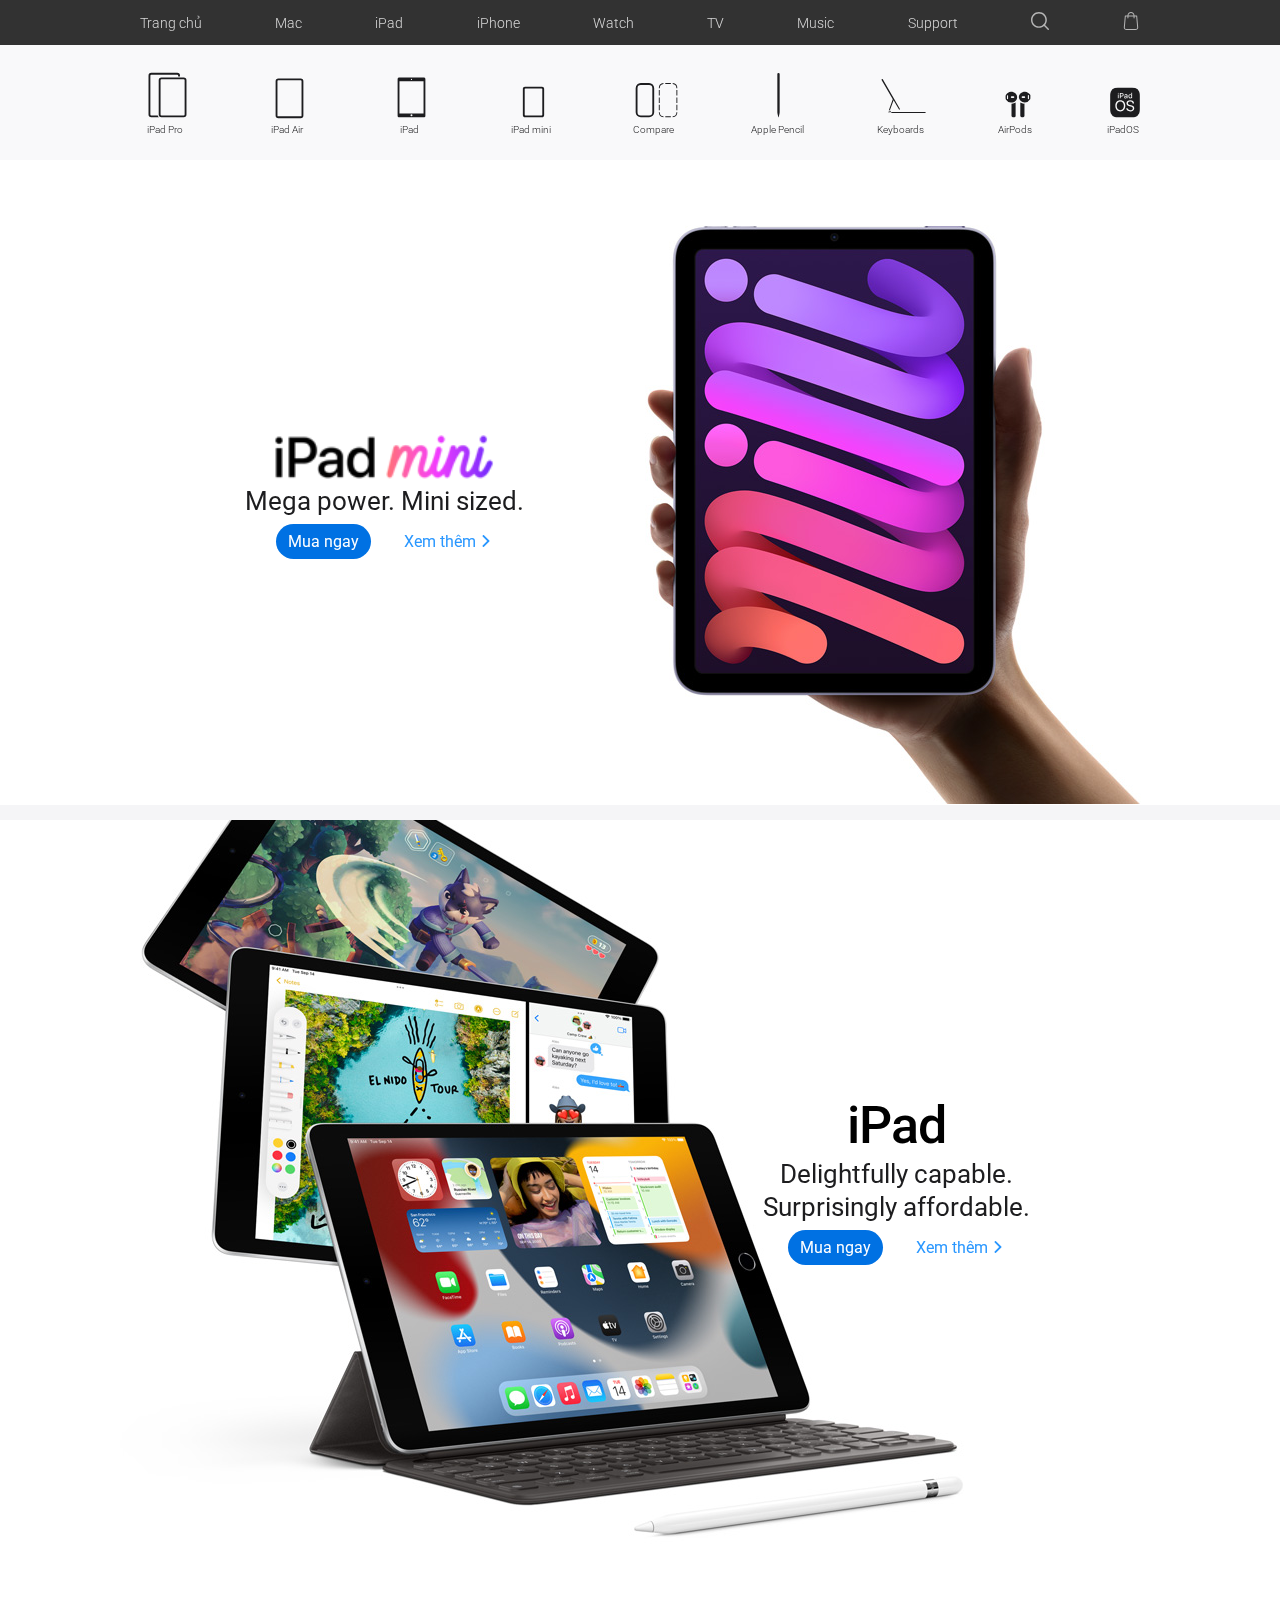
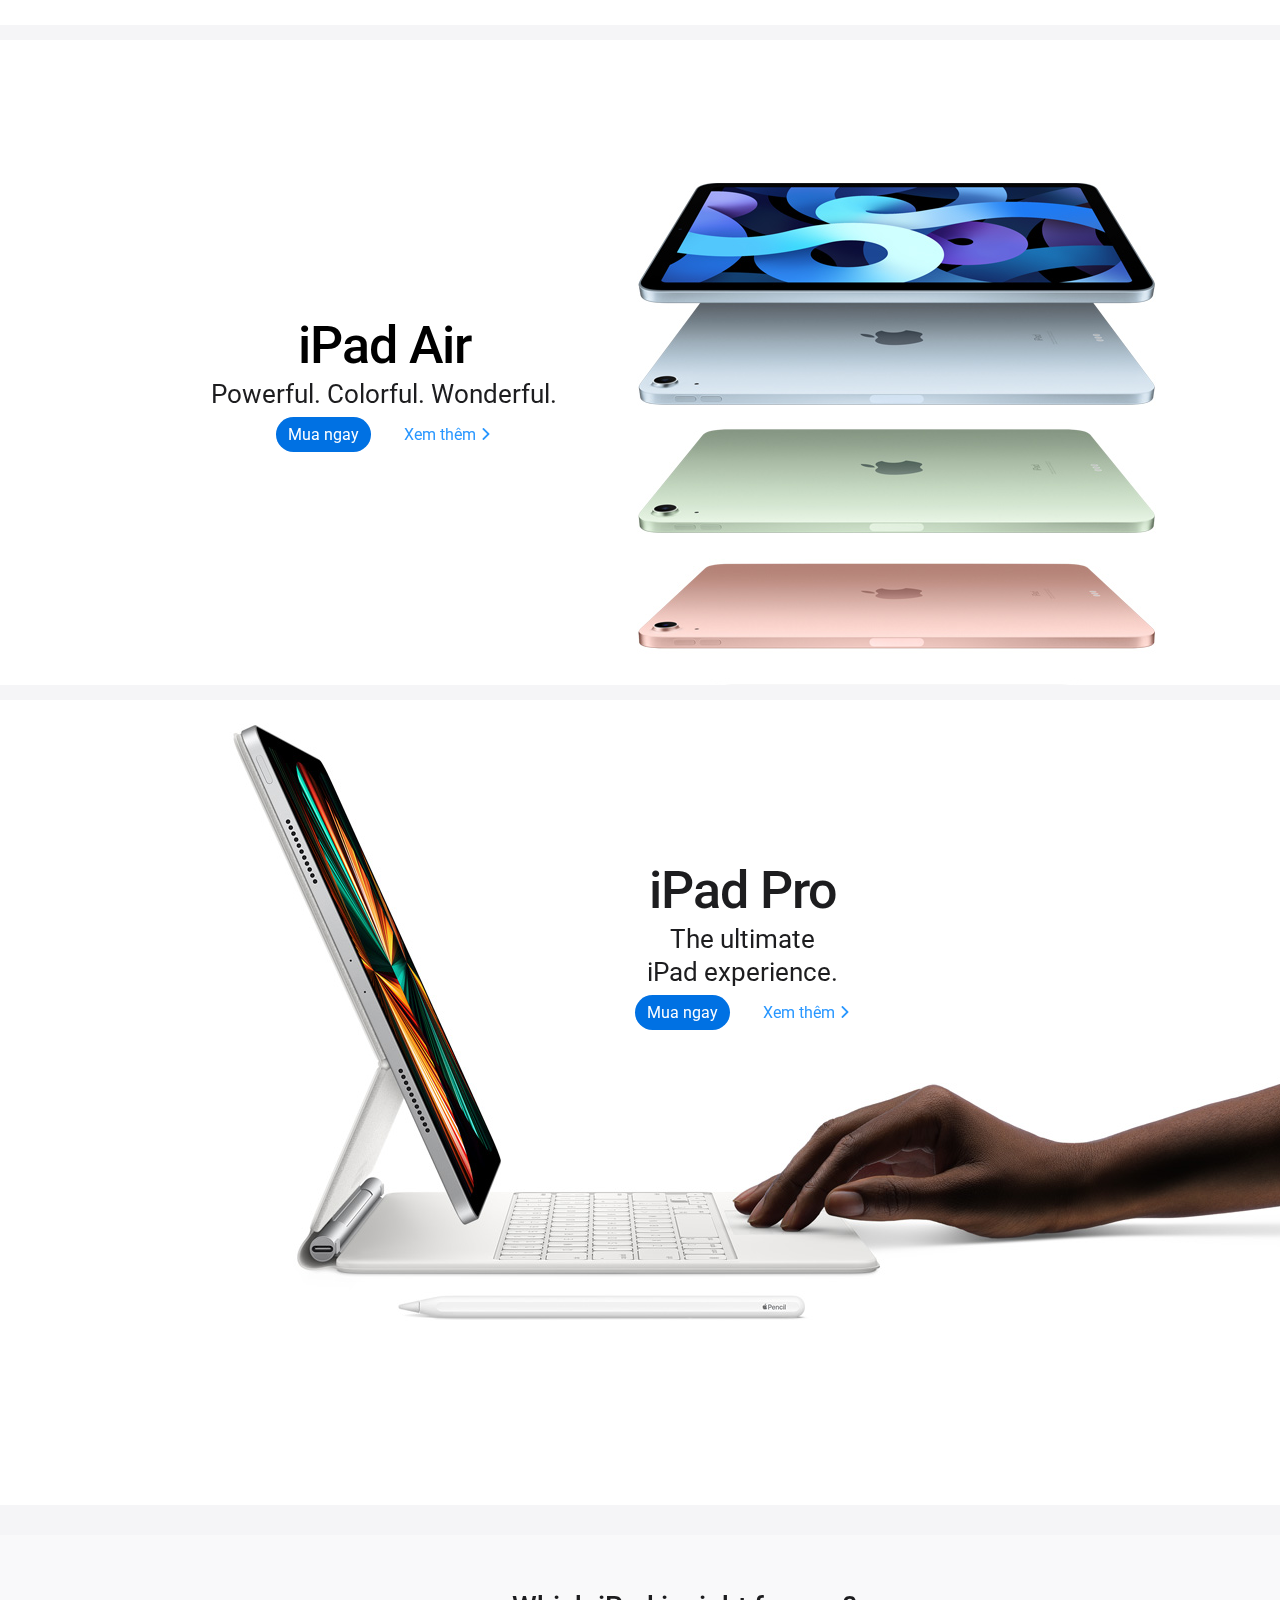
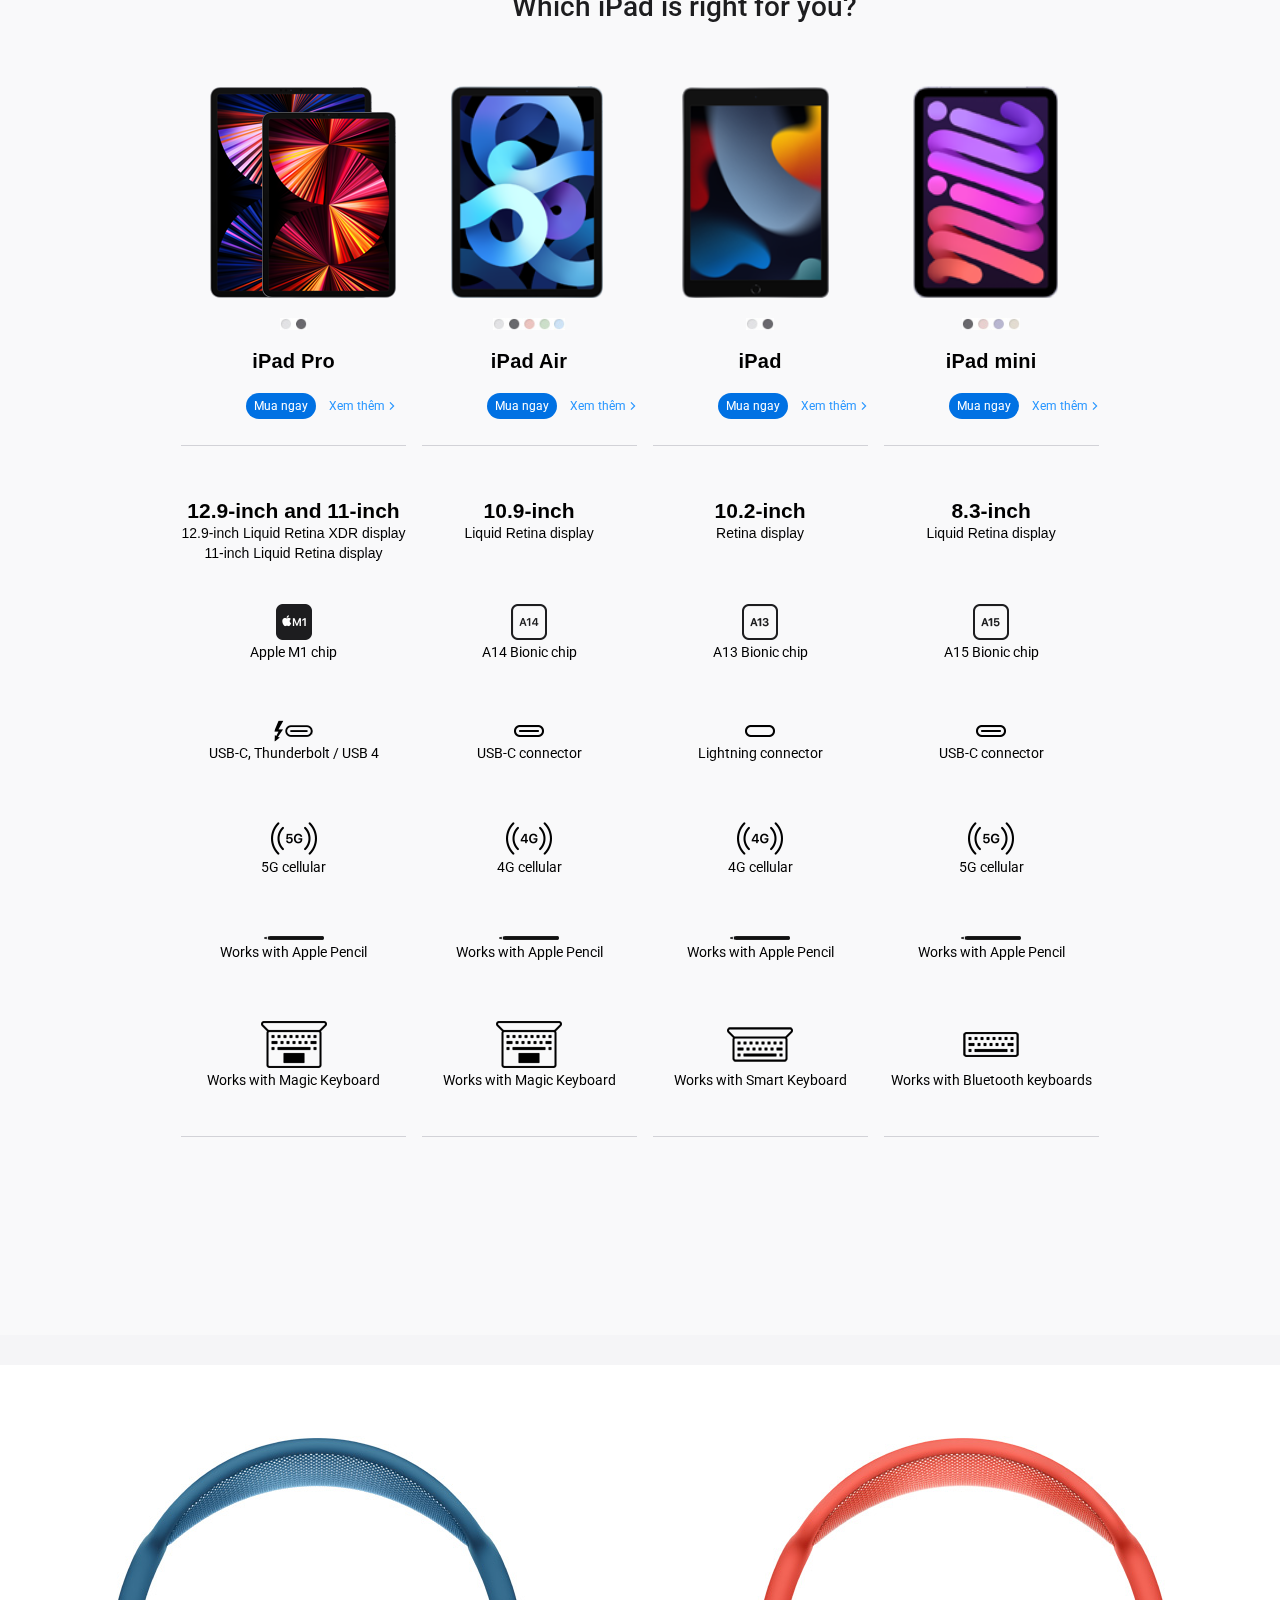
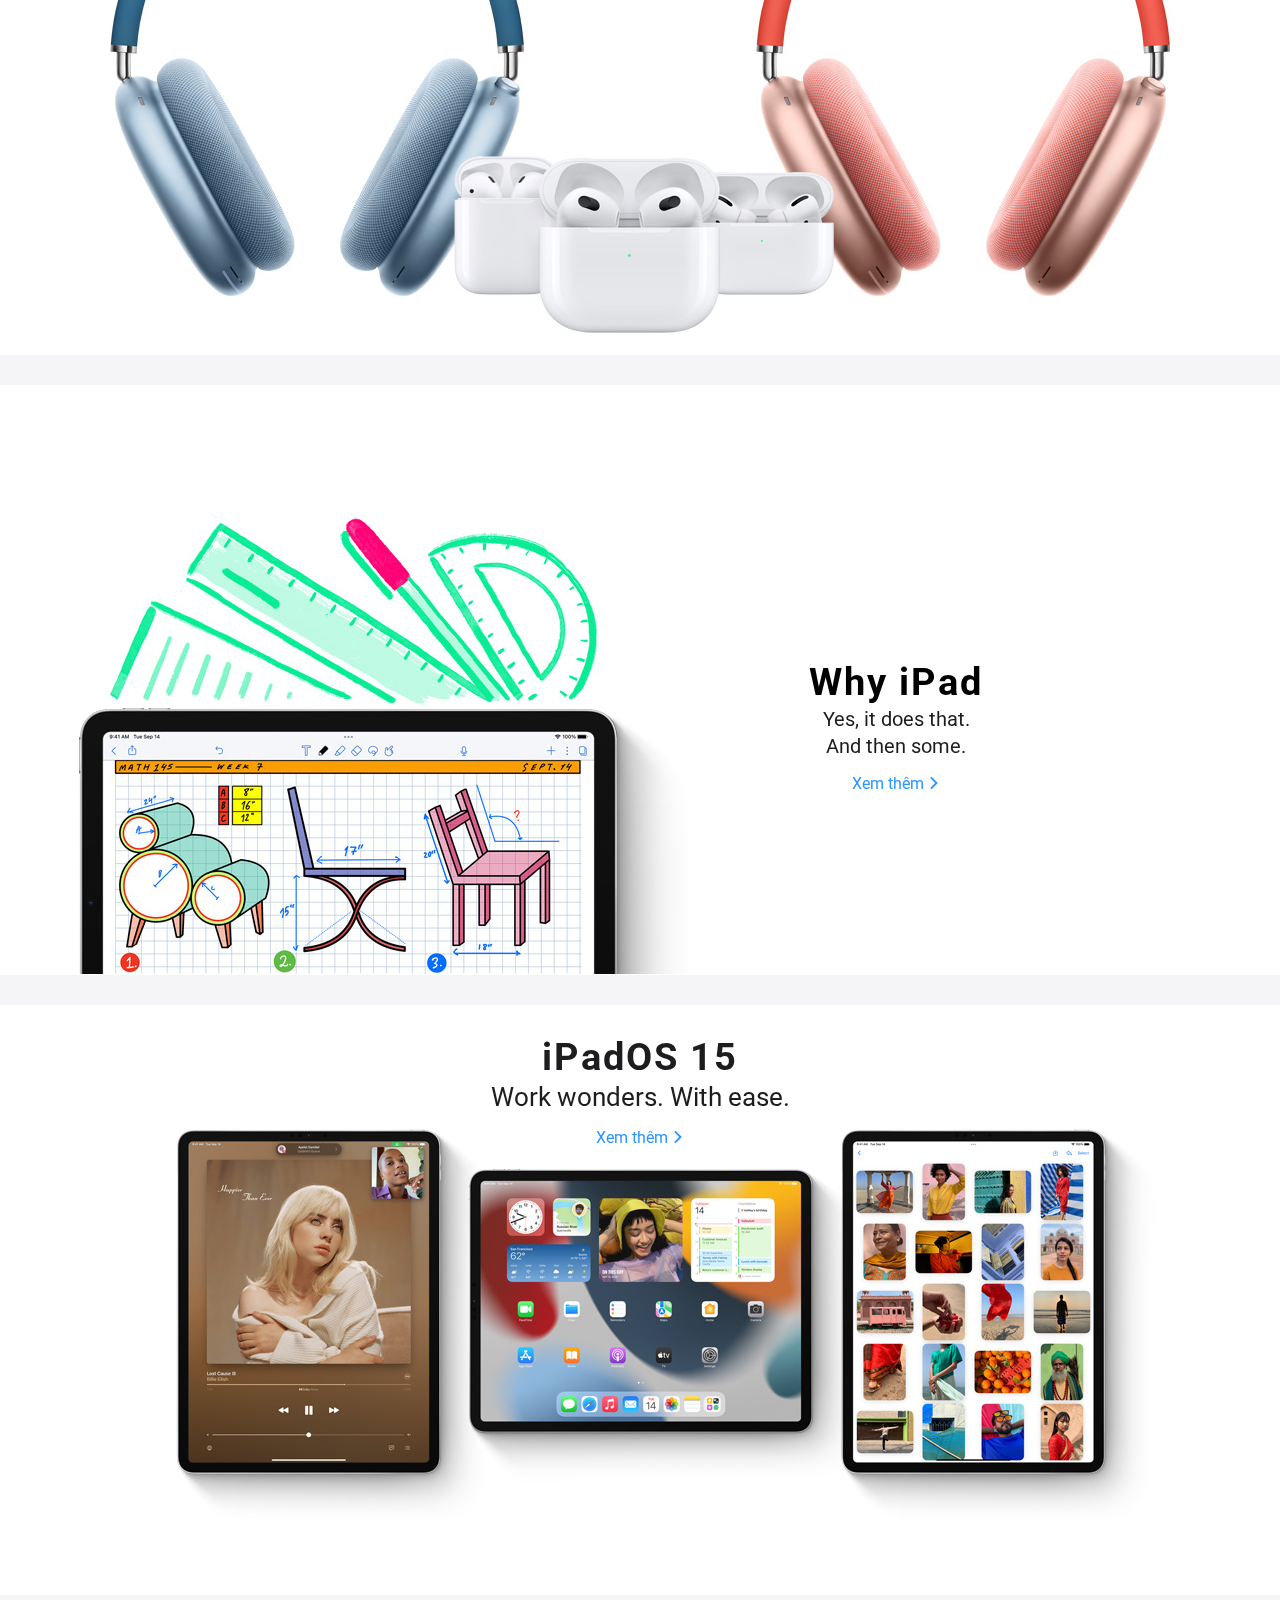
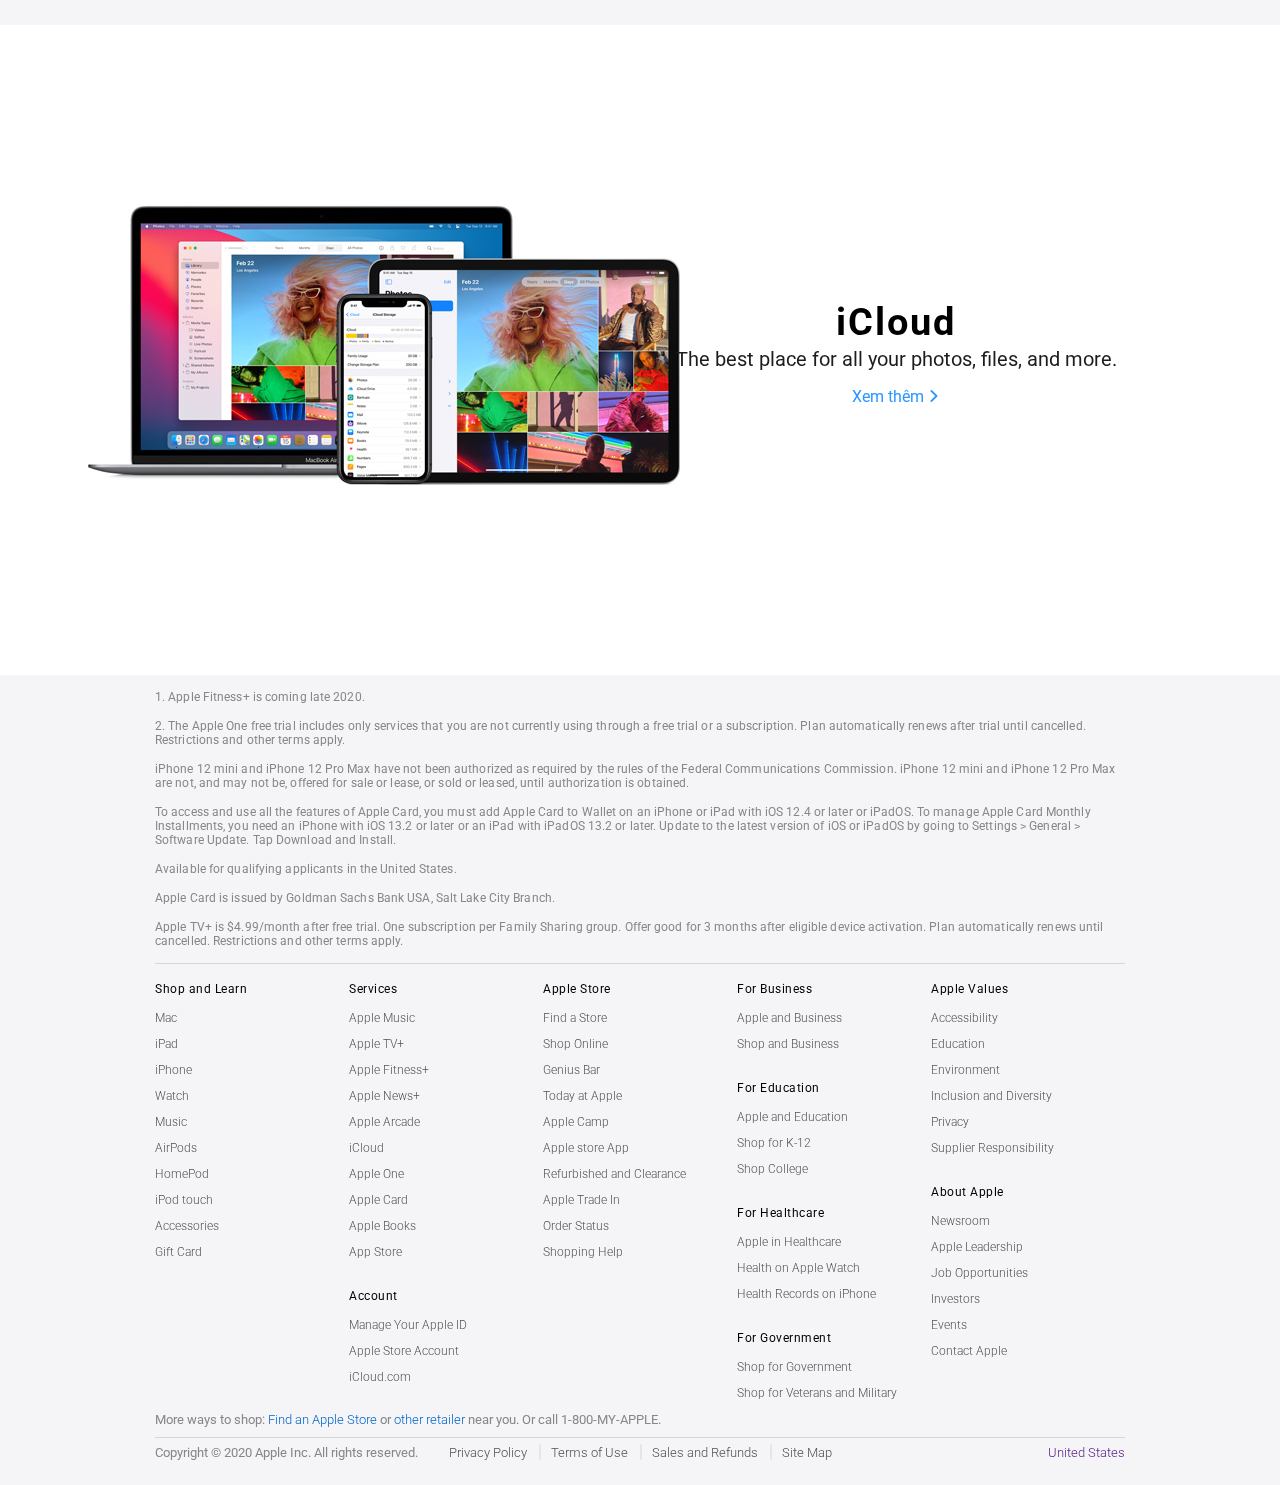
==== commit 45f57e14: "done iPad some have a little img iPad detail and footer" ====
--- a/apple-clone/iPad/index.html
+++ b/apple-clone/iPad/index.html
@@ -446,27 +446,69 @@
                     </div>
                   </section>
 
+                  <div class="space-30"></div>
                   <!-- section3 -->
                   <section class="section3">
-                    <div class="background3" style="background-image: url(../img/mac/tile_monterey.jpg)"></div>
+                    <div class="background3" style="background-image: url(../img/iPad/airpods__.jpg)"></div>
                     <!-- text inside -->
-                    <div class="top__title3">
+                    <!-- <div class="top__title3">
                       <h3>macOS Monterey</h3>
                       <h1>Hiệu năng cao đáp ứng mọi nhu cầu làm việc.</h1>
                       <h1>“Hi everyone.”</h1>
-                    </div>
+                    </div> -->
                   </section>
                   
+                  <div class="space-30"></div>
                   <!-- BEGIN: section3-img  -->
                   <section class="section3">
-                    <div class="background3" style="background-image: url(../img/mac/apple_at_work.jpg)"></div>
-                  </section>
-
+                    <div class="background3" style="background-image: url(../img/iPad/why_ipad.jpg); top: 40px;  width: 60%;"></div>
+                    
+                    <div class="right_title">
+                      <h1>Why iPad</h1>
+                      <p>Yes, it does that.</p>
+                      <p>And then some.</p>
+                      <div class="right_title--links">
+                        <a href="">Xem thêm <img src="../svg/right-arrow-blue.svg" alt="learn more"/></a>
+                      </div>
+                    </div>
+                  </section>
+
+                  <div class="space-30"></div>
                   <section class="section3">
-                    <div class="background3" style="background-image: url(../img/mac/education.jpg)"></div>
+                    <div class="background3" style="background-image: url(../img/iPad/ipados_preview.jpg)"></div>
+                    
+                    <div class="top__title" style="margin-top: 30px; margin-left: 0px;">
+                      <h1>iPadOS 15</h1>
+                      <h3>Work wonders. With ease.</h3>
+                      <div class="top__title--links">
+                        <a href="">Xem thêm <img src="../svg/right-arrow-blue.svg" alt="learn more"/></a>
+                      </div>
+                  </section>
+
+                  <div class="space-30"></div>
+                  <section class="section3">
+                    <div class="background3" style="background-image: url(../img/iPad/icloud__.jpg); width: 60%;"></div>
+
+                    <div class="right_title">
+                      <h1>iCloud</h1>
+                      <p>The best place for all your photos, files, and more.</p>
+                      <div class="right_title--links">
+                        <a href="">Xem thêm <img src="../svg/right-arrow-blue.svg" alt="learn more"/></a>
+                      </div>
+                    </div>
                   </section>
                   <!-- END: section3-img  -->
                   
+
+
+
+
+
+
+
+
+
+
                   <!-- FOOTER -->
                   <footer class="footer" style="margin-top: 60px;">
                     <div class="footer__wrapper">
--- a/apple-clone/iPad/css/style_iPad.css
+++ b/apple-clone/iPad/css/style_iPad.css
@@ -404,6 +404,13 @@
 .right_title h3 {
   margin-top: 3px;
   font-size: 26px;
+  font-weight: 400;
+  color: var(--greyDark2);
+}
+
+.right_title p {
+  margin-top: 3px;
+  font-size: 20px;
   font-weight: 400;
   color: var(--greyDark2);
 }
@@ -724,7 +731,7 @@
   right: 0;
   left: 0;
   width: 100%;
-  height: 120%;
+  height: 105%;
   background-size: auto;
   background-repeat: no-repeat;
   background-position: center;
